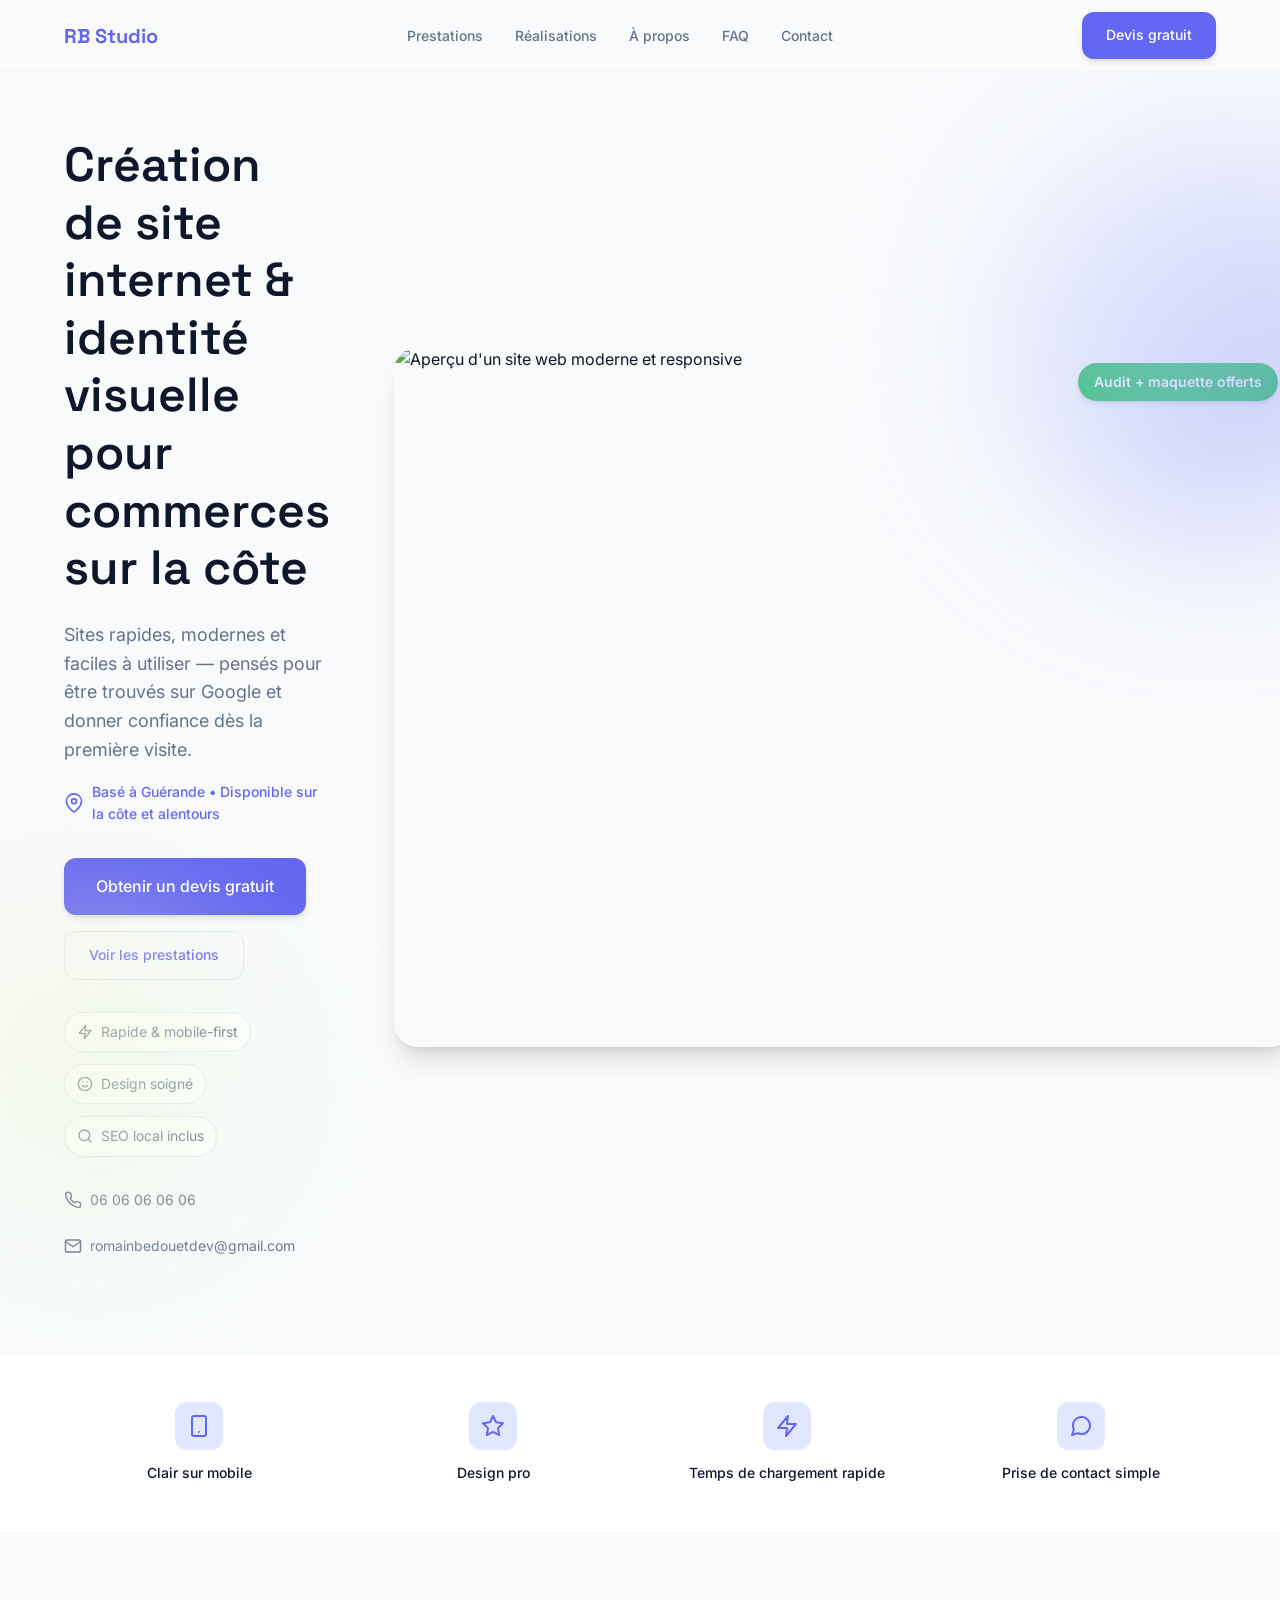
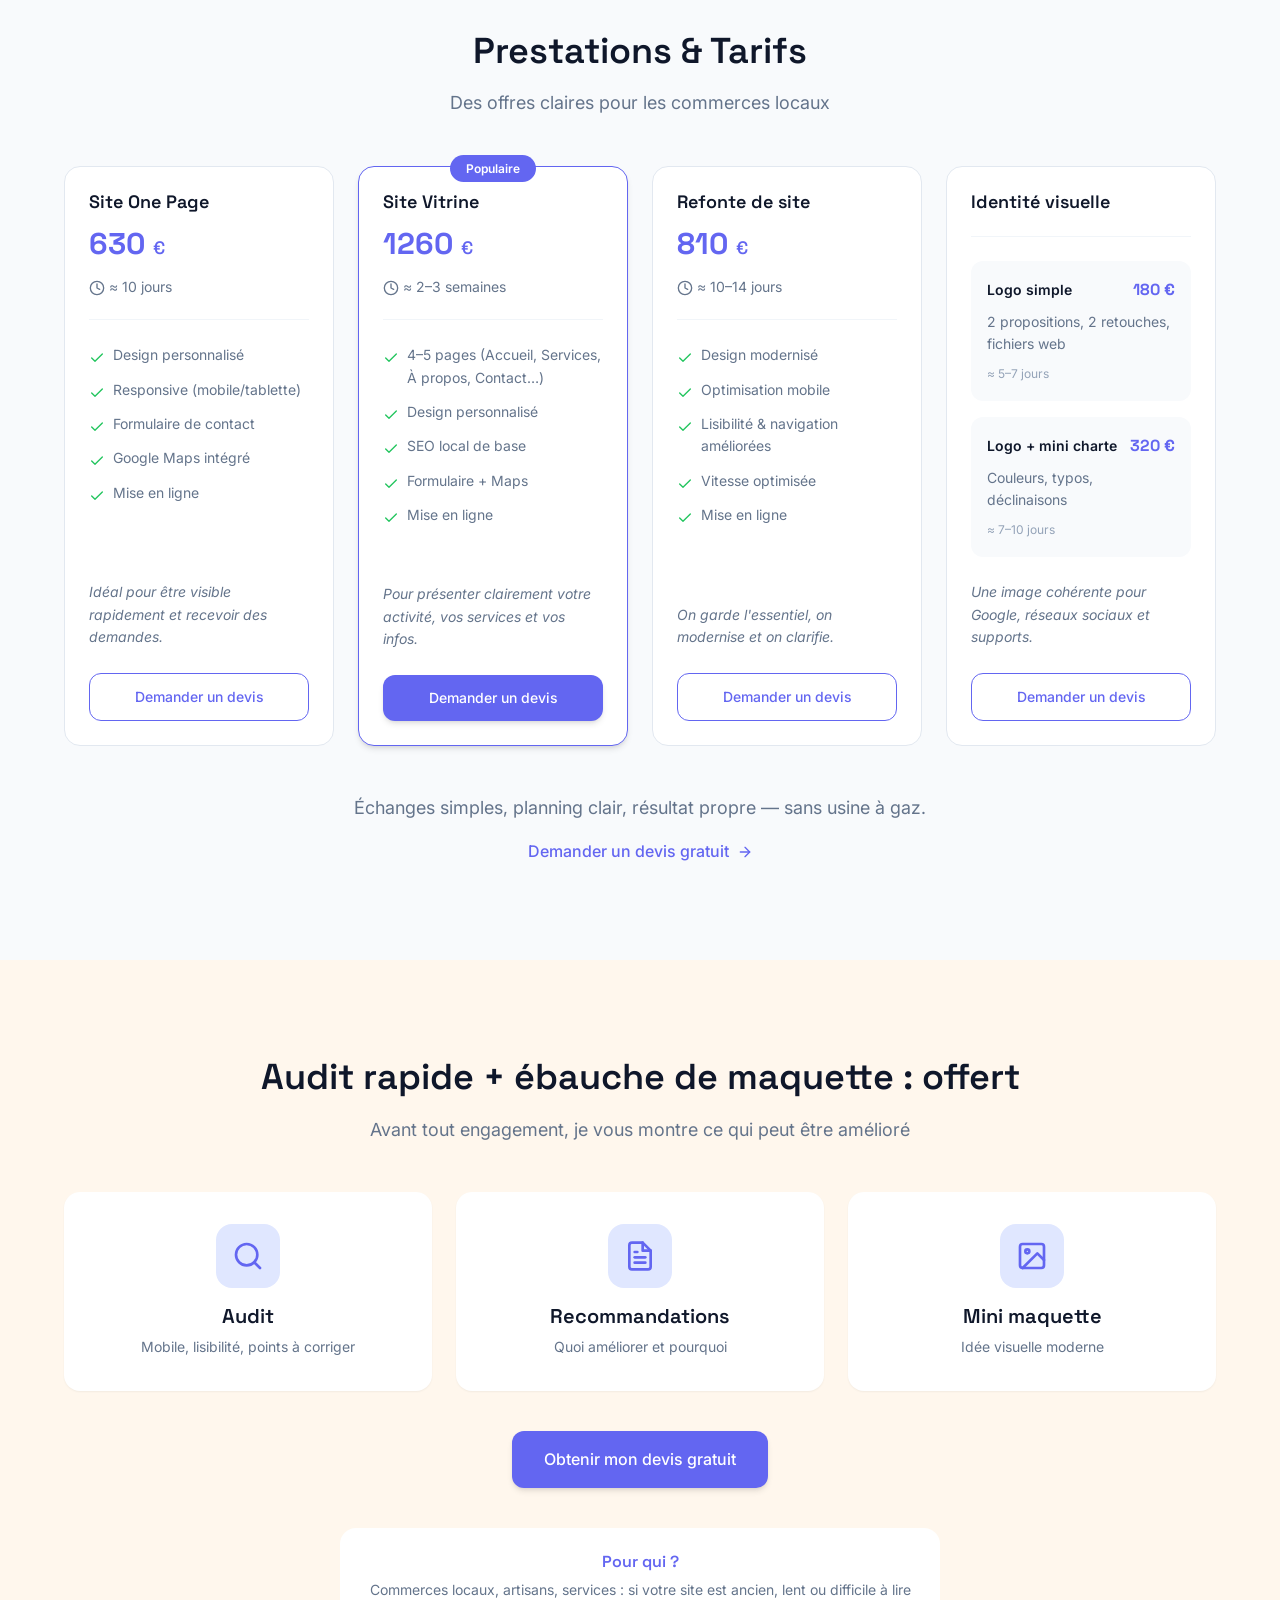
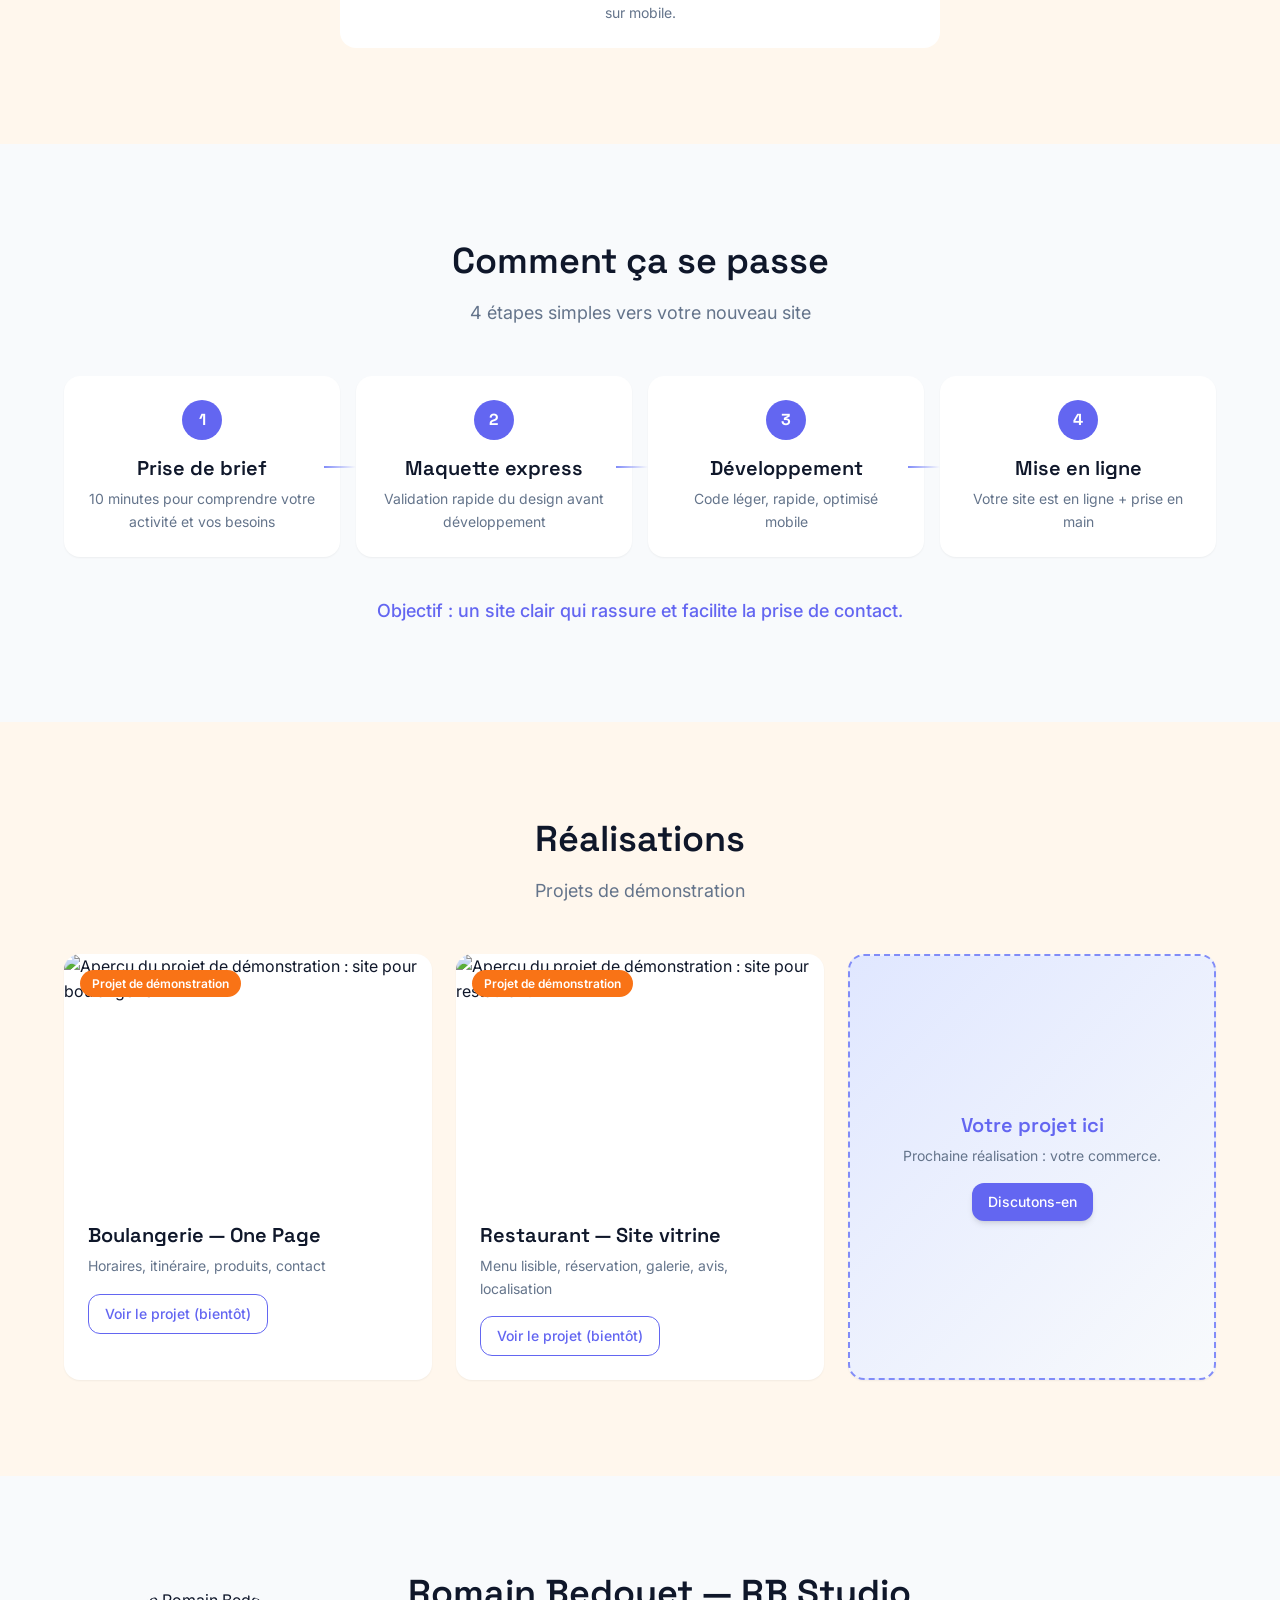
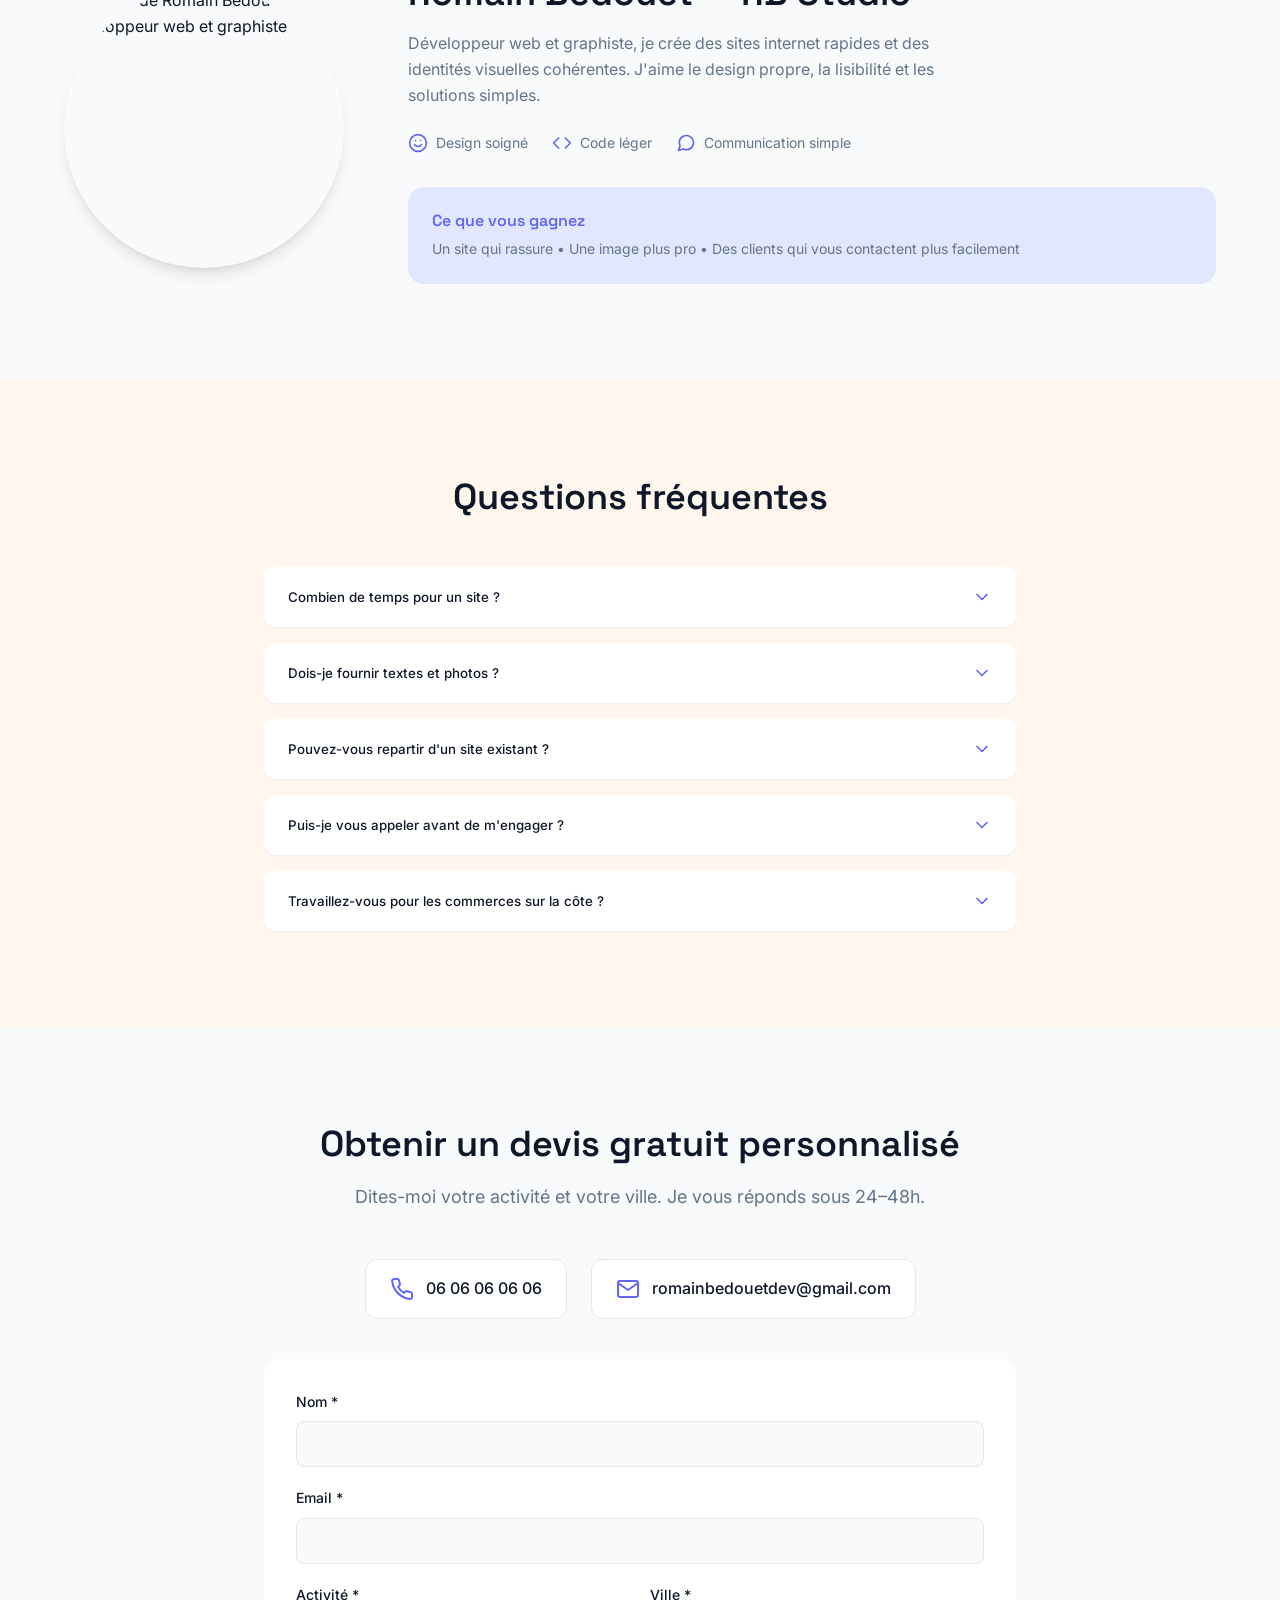
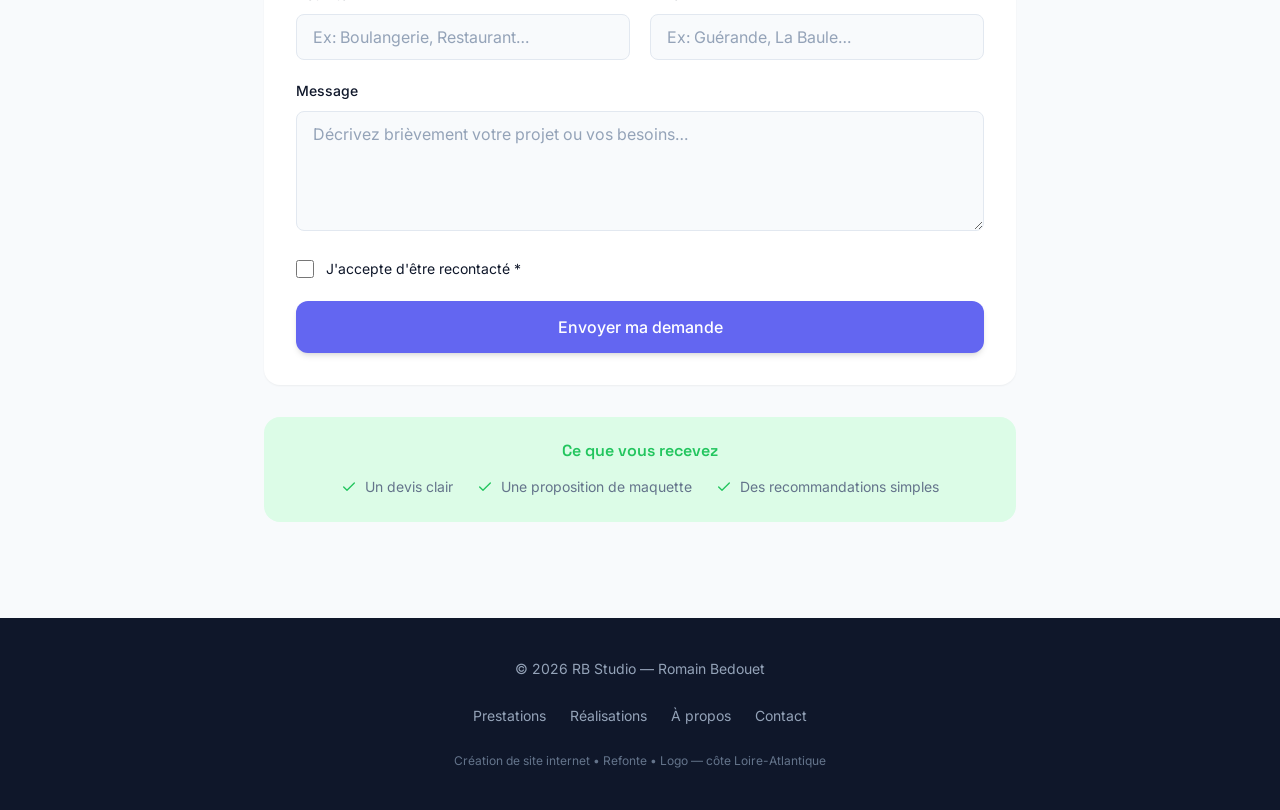
==== index.html @ 204f2c0f "Jet complet" ====
<!DOCTYPE html>
<html lang="fr">
<head>
    <meta charset="UTF-8">
    <meta name="viewport" content="width=device-width, initial-scale=1.0">

    <!-- SEO Meta Tags -->
    <title>RB Studio — Site internet & logo | Côte Loire-Atlantique</title>
    <meta name="description" content="Création de site internet, site vitrine et refonte pour commerces locaux. Logo et identité visuelle. Basé à Guérande, disponible sur La Baule et toute la côte Loire-Atlantique.">
    <meta name="keywords" content="création site internet, site vitrine, refonte site, logo, Guérande, La Baule, Loire-Atlantique, développeur web, graphiste">
    <meta name="author" content="Romain Bedouet - RB Studio">
    <link rel="canonical" href="https://example.com/">

    <!-- Open Graph -->
    <meta property="og:title" content="RB Studio — Site internet & logo | Côte Loire-Atlantique">
    <meta property="og:description" content="Création de site internet, site vitrine et refonte pour commerces locaux. Logo et identité visuelle. Basé à Guérande, disponible sur la côte Loire-Atlantique.">
    <meta property="og:image" content="https://placehold.co/1200x630/6366F1/FFFFFF?text=RB+Studio">
    <meta property="og:url" content="https://example.com/">
    <meta property="og:type" content="website">
    <meta property="og:locale" content="fr_FR">

    <!-- Twitter Card -->
    <meta name="twitter:card" content="summary_large_image">
    <meta name="twitter:title" content="RB Studio — Site internet & logo | Côte Loire-Atlantique">
    <meta name="twitter:description" content="Création de site internet et identité visuelle pour commerces locaux sur la côte Loire-Atlantique.">

    <!-- Favicon placeholder -->
    <link rel="icon" type="image/svg+xml" href="data:image/svg+xml,<svg xmlns='http://www.w3.org/2000/svg' viewBox='0 0 100 100'><text y='.9em' font-size='90'>🎨</text></svg>">

    <!-- Google Fonts -->
    <link rel="preconnect" href="https://fonts.googleapis.com">
    <link rel="preconnect" href="https://fonts.gstatic.com" crossorigin>
    <link href="https://fonts.googleapis.com/css2?family=Inter:wght@400;500;600&family=Space+Grotesk:wght@500;600;700&display=swap" rel="stylesheet">

    <!-- Styles -->
    <link rel="stylesheet" href="assets/css/styles.css">

    <!-- JSON-LD Schema.org LocalBusiness -->
    <script type="application/ld+json">
    {
        "@context": "https://schema.org",
        "@type": "LocalBusiness",
        "name": "RB Studio",
        "founder": {
            "@type": "Person",
            "name": "Romain Bedouet"
        },
        "description": "Création de site internet et identité visuelle pour commerces locaux sur la côte Loire-Atlantique",
        "email": "romainbedouetdev@gmail.com",
        "telephone": "+33606060606",
        "url": "https://example.com",
        "areaServed": {
            "@type": "Place",
            "name": "Côte Loire-Atlantique"
        },
        "address": {
            "@type": "PostalAddress",
            "addressLocality": "Guérande",
            "addressRegion": "Loire-Atlantique",
            "addressCountry": "France"
        },
        "priceRange": "€€",
        "serviceType": ["Création de site internet", "Site vitrine", "Refonte de site", "Logo", "Identité visuelle"]
    }
    </script>
</head>
<body>
    <!-- Skip to content -->
    <a href="#main-content" class="skip-link">Aller au contenu principal</a>

    <!-- ========== HEADER ========== -->
    <header class="header" id="header">
        <div class="container header__container">
            <!-- Logo -->
            <a href="#" class="header__logo" aria-label="RB Studio - Accueil">
                <span class="logo__text">RB Studio</span>
            </a>

            <!-- Navigation -->
            <nav class="header__nav" id="nav" aria-label="Navigation principale">
                <ul class="nav__list">
                    <li><a href="#prestations" class="nav__link">Prestations</a></li>
                    <li><a href="#realisations" class="nav__link">Réalisations</a></li>
                    <li><a href="#a-propos" class="nav__link">À propos</a></li>
                    <li><a href="#faq" class="nav__link">FAQ</a></li>
                    <li><a href="#contact" class="nav__link">Contact</a></li>
                </ul>
            </nav>

            <!-- CTA Header -->
            <a href="#contact" class="btn btn--primary header__cta">Devis gratuit</a>

            <!-- Mobile Menu Toggle -->
            <button class="header__burger" id="burger" aria-label="Ouvrir le menu" aria-expanded="false" aria-controls="nav">
                <span class="burger__line"></span>
                <span class="burger__line"></span>
                <span class="burger__line"></span>
            </button>
        </div>
    </header>

    <!-- ========== MAIN CONTENT ========== -->
    <main id="main-content">

        <!-- ========== HERO SECTION ========== -->
        <section class="hero" id="hero">
            <div class="container hero__container">
                <div class="hero__content">
                    <h1 class="hero__title">Création de site internet & identité visuelle pour commerces sur la côte</h1>
                    <p class="hero__subtitle">Sites rapides, modernes et faciles à utiliser — pensés pour être trouvés sur Google et donner confiance dès la première visite.</p>
                    <p class="hero__location">
                        <svg class="icon" width="20" height="20" viewBox="0 0 24 24" fill="none" stroke="currentColor" stroke-width="2" stroke-linecap="round" stroke-linejoin="round" aria-hidden="true">
                            <path d="M21 10c0 7-9 13-9 13s-9-6-9-13a9 9 0 0 1 18 0z"></path>
                            <circle cx="12" cy="10" r="3"></circle>
                        </svg>
                        Basé à Guérande • Disponible sur la côte et alentours
                    </p>

                    <!-- CTA Buttons -->
                    <div class="hero__cta-group">
                        <a href="#contact" class="btn btn--primary btn--lg">Obtenir un devis gratuit</a>
                        <a href="#prestations" class="btn btn--secondary">Voir les prestations</a>
                    </div>

                    <!-- Chips -->
                    <div class="hero__chips">
                        <span class="chip">
                            <svg class="icon" width="16" height="16" viewBox="0 0 24 24" fill="none" stroke="currentColor" stroke-width="2" stroke-linecap="round" stroke-linejoin="round" aria-hidden="true">
                                <polygon points="13 2 3 14 12 14 11 22 21 10 12 10 13 2"></polygon>
                            </svg>
                            Rapide & mobile-first
                        </span>
                        <span class="chip">
                            <svg class="icon" width="16" height="16" viewBox="0 0 24 24" fill="none" stroke="currentColor" stroke-width="2" stroke-linecap="round" stroke-linejoin="round" aria-hidden="true">
                                <circle cx="12" cy="12" r="10"></circle>
                                <path d="M8 14s1.5 2 4 2 4-2 4-2"></path>
                                <line x1="9" y1="9" x2="9.01" y2="9"></line>
                                <line x1="15" y1="9" x2="15.01" y2="9"></line>
                            </svg>
                            Design soigné
                        </span>
                        <span class="chip">
                            <svg class="icon" width="16" height="16" viewBox="0 0 24 24" fill="none" stroke="currentColor" stroke-width="2" stroke-linecap="round" stroke-linejoin="round" aria-hidden="true">
                                <circle cx="11" cy="11" r="8"></circle>
                                <path d="m21 21-4.35-4.35"></path>
                            </svg>
                            SEO local inclus
                        </span>
                    </div>

                    <!-- Quick Contact -->
                    <div class="hero__quick-contact">
                        <a href="tel:+33606060606" class="quick-contact__link">
                            <svg class="icon" width="18" height="18" viewBox="0 0 24 24" fill="none" stroke="currentColor" stroke-width="2" stroke-linecap="round" stroke-linejoin="round" aria-hidden="true">
                                <path d="M22 16.92v3a2 2 0 0 1-2.18 2 19.79 19.79 0 0 1-8.63-3.07 19.5 19.5 0 0 1-6-6 19.79 19.79 0 0 1-3.07-8.67A2 2 0 0 1 4.11 2h3a2 2 0 0 1 2 1.72 12.84 12.84 0 0 0 .7 2.81 2 2 0 0 1-.45 2.11L8.09 9.91a16 16 0 0 0 6 6l1.27-1.27a2 2 0 0 1 2.11-.45 12.84 12.84 0 0 0 2.81.7A2 2 0 0 1 22 16.92z"></path>
                            </svg>
                            06 06 06 06 06
                        </a>
                        <a href="mailto:romainbedouetdev@gmail.com" class="quick-contact__link">
                            <svg class="icon" width="18" height="18" viewBox="0 0 24 24" fill="none" stroke="currentColor" stroke-width="2" stroke-linecap="round" stroke-linejoin="round" aria-hidden="true">
                                <path d="M4 4h16c1.1 0 2 .9 2 2v12c0 1.1-.9 2-2 2H4c-1.1 0-2-.9-2-2V6c0-1.1.9-2 2-2z"></path>
                                <polyline points="22,6 12,13 2,6"></polyline>
                            </svg>
                            romainbedouetdev@gmail.com
                        </a>
                    </div>
                </div>

                <!-- Hero Visual -->
                <div class="hero__visual">
                    <div class="hero__image-wrapper">
                        <img src="https://placehold.co/900x700/E0E7FF/6366F1?text=Votre+site+web" alt="Aperçu d'un site web moderne et responsive" class="hero__image" width="900" height="700" loading="eager">
                        <span class="hero__badge">Audit + maquette offerts</span>
                    </div>
                </div>
            </div>

            <!-- Background decorations -->
            <div class="hero__blob hero__blob--1" aria-hidden="true"></div>
            <div class="hero__blob hero__blob--2" aria-hidden="true"></div>
        </section>

        <!-- ========== TRUST BANNER ========== -->
        <section class="trust" aria-label="Nos engagements">
            <div class="container">
                <div class="trust__grid">
                    <div class="trust__card">
                        <div class="trust__icon">
                            <svg width="24" height="24" viewBox="0 0 24 24" fill="none" stroke="currentColor" stroke-width="2" stroke-linecap="round" stroke-linejoin="round" aria-hidden="true">
                                <rect x="5" y="2" width="14" height="20" rx="2" ry="2"></rect>
                                <line x1="12" y1="18" x2="12.01" y2="18"></line>
                            </svg>
                        </div>
                        <span class="trust__text">Clair sur mobile</span>
                    </div>
                    <div class="trust__card">
                        <div class="trust__icon">
                            <svg width="24" height="24" viewBox="0 0 24 24" fill="none" stroke="currentColor" stroke-width="2" stroke-linecap="round" stroke-linejoin="round" aria-hidden="true">
                                <polygon points="12 2 15.09 8.26 22 9.27 17 14.14 18.18 21.02 12 17.77 5.82 21.02 7 14.14 2 9.27 8.91 8.26 12 2"></polygon>
                            </svg>
                        </div>
                        <span class="trust__text">Design pro</span>
                    </div>
                    <div class="trust__card">
                        <div class="trust__icon">
                            <svg width="24" height="24" viewBox="0 0 24 24" fill="none" stroke="currentColor" stroke-width="2" stroke-linecap="round" stroke-linejoin="round" aria-hidden="true">
                                <polygon points="13 2 3 14 12 14 11 22 21 10 12 10 13 2"></polygon>
                            </svg>
                        </div>
                        <span class="trust__text">Temps de chargement rapide</span>
                    </div>
                    <div class="trust__card">
                        <div class="trust__icon">
                            <svg width="24" height="24" viewBox="0 0 24 24" fill="none" stroke="currentColor" stroke-width="2" stroke-linecap="round" stroke-linejoin="round" aria-hidden="true">
                                <path d="M21 11.5a8.38 8.38 0 0 1-.9 3.8 8.5 8.5 0 0 1-7.6 4.7 8.38 8.38 0 0 1-3.8-.9L3 21l1.9-5.7a8.38 8.38 0 0 1-.9-3.8 8.5 8.5 0 0 1 4.7-7.6 8.38 8.38 0 0 1 3.8-.9h.5a8.48 8.48 0 0 1 8 8v.5z"></path>
                            </svg>
                        </div>
                        <span class="trust__text">Prise de contact simple</span>
                    </div>
                </div>
            </div>
        </section>

        <!-- ========== PRESTATIONS ========== -->
        <section class="prestations section" id="prestations">
            <div class="container">
                <header class="section__header">
                    <h2 class="section__title">Prestations & Tarifs</h2>
                    <p class="section__subtitle">Des offres claires pour les commerces locaux</p>
                </header>

                <div class="prestations__grid">
                    <!-- Site One Page -->
                    <article class="pricing-card">
                        <div class="pricing-card__header">
                            <h3 class="pricing-card__title">Site One Page</h3>
                            <p class="pricing-card__price">630 <span>€</span></p>
                            <span class="pricing-card__delay">
                                <svg class="icon" width="16" height="16" viewBox="0 0 24 24" fill="none" stroke="currentColor" stroke-width="2" stroke-linecap="round" stroke-linejoin="round" aria-hidden="true">
                                    <circle cx="12" cy="12" r="10"></circle>
                                    <polyline points="12 6 12 12 16 14"></polyline>
                                </svg>
                                ≈ 10 jours
                            </span>
                        </div>
                        <ul class="pricing-card__features">
                            <li>Design personnalisé</li>
                            <li>Responsive (mobile/tablette)</li>
                            <li>Formulaire de contact</li>
                            <li>Google Maps intégré</li>
                            <li>Mise en ligne</li>
                        </ul>
                        <p class="pricing-card__description">Idéal pour être visible rapidement et recevoir des demandes.</p>
                        <a href="#contact" class="btn btn--outline btn--full">Demander un devis</a>
                    </article>

                    <!-- Site Vitrine -->
                    <article class="pricing-card pricing-card--featured">
                        <span class="pricing-card__badge">Populaire</span>
                        <div class="pricing-card__header">
                            <h3 class="pricing-card__title">Site Vitrine</h3>
                            <p class="pricing-card__price">1260 <span>€</span></p>
                            <span class="pricing-card__delay">
                                <svg class="icon" width="16" height="16" viewBox="0 0 24 24" fill="none" stroke="currentColor" stroke-width="2" stroke-linecap="round" stroke-linejoin="round" aria-hidden="true">
                                    <circle cx="12" cy="12" r="10"></circle>
                                    <polyline points="12 6 12 12 16 14"></polyline>
                                </svg>
                                ≈ 2–3 semaines
                            </span>
                        </div>
                        <ul class="pricing-card__features">
                            <li>4–5 pages (Accueil, Services, À propos, Contact…)</li>
                            <li>Design personnalisé</li>
                            <li>SEO local de base</li>
                            <li>Formulaire + Maps</li>
                            <li>Mise en ligne</li>
                        </ul>
                        <p class="pricing-card__description">Pour présenter clairement votre activité, vos services et vos infos.</p>
                        <a href="#contact" class="btn btn--primary btn--full">Demander un devis</a>
                    </article>

                    <!-- Refonte -->
                    <article class="pricing-card">
                        <div class="pricing-card__header">
                            <h3 class="pricing-card__title">Refonte de site</h3>
                            <p class="pricing-card__price">810 <span>€</span></p>
                            <span class="pricing-card__delay">
                                <svg class="icon" width="16" height="16" viewBox="0 0 24 24" fill="none" stroke="currentColor" stroke-width="2" stroke-linecap="round" stroke-linejoin="round" aria-hidden="true">
                                    <circle cx="12" cy="12" r="10"></circle>
                                    <polyline points="12 6 12 12 16 14"></polyline>
                                </svg>
                                ≈ 10–14 jours
                            </span>
                        </div>
                        <ul class="pricing-card__features">
                            <li>Design modernisé</li>
                            <li>Optimisation mobile</li>
                            <li>Lisibilité & navigation améliorées</li>
                            <li>Vitesse optimisée</li>
                            <li>Mise en ligne</li>
                        </ul>
                        <p class="pricing-card__description">On garde l'essentiel, on modernise et on clarifie.</p>
                        <a href="#contact" class="btn btn--outline btn--full">Demander un devis</a>
                    </article>

                    <!-- Identité Visuelle -->
                    <article class="pricing-card pricing-card--double">
                        <div class="pricing-card__header">
                            <h3 class="pricing-card__title">Identité visuelle</h3>
                        </div>
                        <div class="pricing-card__sub-options">
                            <div class="sub-option">
                                <div class="sub-option__header">
                                    <span class="sub-option__name">Logo simple</span>
                                    <span class="sub-option__price">180 €</span>
                                </div>
                                <p class="sub-option__details">2 propositions, 2 retouches, fichiers web</p>
                                <span class="sub-option__delay">≈ 5–7 jours</span>
                            </div>
                            <div class="sub-option">
                                <div class="sub-option__header">
                                    <span class="sub-option__name">Logo + mini charte</span>
                                    <span class="sub-option__price">320 €</span>
                                </div>
                                <p class="sub-option__details">Couleurs, typos, déclinaisons</p>
                                <span class="sub-option__delay">≈ 7–10 jours</span>
                            </div>
                        </div>
                        <p class="pricing-card__description">Une image cohérente pour Google, réseaux sociaux et supports.</p>
                        <a href="#contact" class="btn btn--outline btn--full">Demander un devis</a>
                    </article>
                </div>

                <!-- Reassurance -->
                <div class="prestations__footer">
                    <p class="prestations__note">Échanges simples, planning clair, résultat propre — sans usine à gaz.</p>
                    <a href="#contact" class="link-arrow">
                        Demander un devis gratuit
                        <svg class="icon" width="16" height="16" viewBox="0 0 24 24" fill="none" stroke="currentColor" stroke-width="2" stroke-linecap="round" stroke-linejoin="round" aria-hidden="true">
                            <line x1="5" y1="12" x2="19" y2="12"></line>
                            <polyline points="12 5 19 12 12 19"></polyline>
                        </svg>
                    </a>
                </div>
            </div>
        </section>

        <!-- ========== OFFRE D'ENTRÉE ========== -->
        <section class="offer section section--alt" id="offre">
            <div class="container">
                <header class="section__header">
                    <h2 class="section__title">Audit rapide + ébauche de maquette : offert</h2>
                    <p class="section__subtitle">Avant tout engagement, je vous montre ce qui peut être amélioré</p>
                </header>

                <div class="offer__grid">
                    <div class="offer__card">
                        <div class="offer__icon">
                            <svg width="32" height="32" viewBox="0 0 24 24" fill="none" stroke="currentColor" stroke-width="2" stroke-linecap="round" stroke-linejoin="round" aria-hidden="true">
                                <circle cx="11" cy="11" r="8"></circle>
                                <path d="m21 21-4.35-4.35"></path>
                            </svg>
                        </div>
                        <h3>Audit</h3>
                        <p>Mobile, lisibilité, points à corriger</p>
                    </div>
                    <div class="offer__card">
                        <div class="offer__icon">
                            <svg width="32" height="32" viewBox="0 0 24 24" fill="none" stroke="currentColor" stroke-width="2" stroke-linecap="round" stroke-linejoin="round" aria-hidden="true">
                                <path d="M14 2H6a2 2 0 0 0-2 2v16a2 2 0 0 0 2 2h12a2 2 0 0 0 2-2V8z"></path>
                                <polyline points="14 2 14 8 20 8"></polyline>
                                <line x1="16" y1="13" x2="8" y2="13"></line>
                                <line x1="16" y1="17" x2="8" y2="17"></line>
                                <polyline points="10 9 9 9 8 9"></polyline>
                            </svg>
                        </div>
                        <h3>Recommandations</h3>
                        <p>Quoi améliorer et pourquoi</p>
                    </div>
                    <div class="offer__card">
                        <div class="offer__icon">
                            <svg width="32" height="32" viewBox="0 0 24 24" fill="none" stroke="currentColor" stroke-width="2" stroke-linecap="round" stroke-linejoin="round" aria-hidden="true">
                                <rect x="3" y="3" width="18" height="18" rx="2" ry="2"></rect>
                                <circle cx="8.5" cy="8.5" r="1.5"></circle>
                                <polyline points="21 15 16 10 5 21"></polyline>
                            </svg>
                        </div>
                        <h3>Mini maquette</h3>
                        <p>Idée visuelle moderne</p>
                    </div>
                </div>

                <div class="offer__cta">
                    <a href="#contact" class="btn btn--primary btn--lg">Obtenir mon devis gratuit</a>
                </div>

                <div class="offer__target">
                    <h4>Pour qui ?</h4>
                    <p>Commerces locaux, artisans, services : si votre site est ancien, lent ou difficile à lire sur mobile.</p>
                </div>
            </div>
        </section>

        <!-- ========== PROCESS ========== -->
        <section class="process section" id="process">
            <div class="container">
                <header class="section__header">
                    <h2 class="section__title">Comment ça se passe</h2>
                    <p class="section__subtitle">4 étapes simples vers votre nouveau site</p>
                </header>

                <div class="process__timeline">
                    <div class="process__step">
                        <div class="process__number">1</div>
                        <h3 class="process__title">Prise de brief</h3>
                        <p class="process__desc">10 minutes pour comprendre votre activité et vos besoins</p>
                    </div>
                    <div class="process__step">
                        <div class="process__number">2</div>
                        <h3 class="process__title">Maquette express</h3>
                        <p class="process__desc">Validation rapide du design avant développement</p>
                    </div>
                    <div class="process__step">
                        <div class="process__number">3</div>
                        <h3 class="process__title">Développement</h3>
                        <p class="process__desc">Code léger, rapide, optimisé mobile</p>
                    </div>
                    <div class="process__step">
                        <div class="process__number">4</div>
                        <h3 class="process__title">Mise en ligne</h3>
                        <p class="process__desc">Votre site est en ligne + prise en main</p>
                    </div>
                </div>

                <p class="process__goal">Objectif : un site clair qui rassure et facilite la prise de contact.</p>
            </div>
        </section>

        <!-- ========== RÉALISATIONS ========== -->
        <section class="realisations section section--alt" id="realisations">
            <div class="container">
                <header class="section__header">
                    <h2 class="section__title">Réalisations</h2>
                    <p class="section__subtitle">Projets de démonstration</p>
                </header>

                <div class="realisations__grid">
                    <!-- Projet 1 -->
                    <article class="project-card">
                        <span class="project-card__label">Projet de démonstration</span>
                        <div class="project-card__image">
                            <img src="https://placehold.co/1200x800/FEF3C7/F59E0B?text=Boulangerie" alt="Aperçu du projet de démonstration : site pour boulangerie" width="1200" height="800" loading="lazy">
                        </div>
                        <div class="project-card__content">
                            <h3 class="project-card__title">Boulangerie — One Page</h3>
                            <p class="project-card__desc">Horaires, itinéraire, produits, contact</p>
                            <a href="#" class="btn btn--outline btn--sm" aria-label="Voir le projet boulangerie (bientôt disponible)">Voir le projet (bientôt)</a>
                        </div>
                    </article>

                    <!-- Projet 2 -->
                    <article class="project-card">
                        <span class="project-card__label">Projet de démonstration</span>
                        <div class="project-card__image">
                            <img src="https://placehold.co/1200x800/DBEAFE/3B82F6?text=Restaurant" alt="Aperçu du projet de démonstration : site pour restaurant" width="1200" height="800" loading="lazy">
                        </div>
                        <div class="project-card__content">
                            <h3 class="project-card__title">Restaurant — Site vitrine</h3>
                            <p class="project-card__desc">Menu lisible, réservation, galerie, avis, localisation</p>
                            <a href="#" class="btn btn--outline btn--sm" aria-label="Voir le projet restaurant (bientôt disponible)">Voir le projet (bientôt)</a>
                        </div>
                    </article>

                    <!-- Projet placeholder -->
                    <article class="project-card project-card--placeholder">
                        <div class="project-card__content">
                            <h3 class="project-card__title">Votre projet ici</h3>
                            <p class="project-card__desc">Prochaine réalisation : votre commerce.</p>
                            <a href="#contact" class="btn btn--primary btn--sm">Discutons-en</a>
                        </div>
                    </article>
                </div>
            </div>
        </section>

        <!-- ========== À PROPOS ========== -->
        <section class="about section" id="a-propos">
            <div class="container">
                <div class="about__grid">
                    <div class="about__image">
                        <img src="https://placehold.co/400x400/E0E7FF/6366F1?text=RB" alt="Portrait de Romain Bedouet, développeur web et graphiste" width="400" height="400" loading="lazy">
                    </div>
                    <div class="about__content">
                        <h2 class="about__title">Romain Bedouet — RB Studio</h2>
                        <p class="about__text">Développeur web et graphiste, je crée des sites internet rapides et des identités visuelles cohérentes. J'aime le design propre, la lisibilité et les solutions simples.</p>

                        <ul class="about__skills">
                            <li>
                                <svg class="icon" width="20" height="20" viewBox="0 0 24 24" fill="none" stroke="currentColor" stroke-width="2" stroke-linecap="round" stroke-linejoin="round" aria-hidden="true">
                                    <circle cx="12" cy="12" r="10"></circle>
                                    <path d="M8 14s1.5 2 4 2 4-2 4-2"></path>
                                    <line x1="9" y1="9" x2="9.01" y2="9"></line>
                                    <line x1="15" y1="9" x2="15.01" y2="9"></line>
                                </svg>
                                Design soigné
                            </li>
                            <li>
                                <svg class="icon" width="20" height="20" viewBox="0 0 24 24" fill="none" stroke="currentColor" stroke-width="2" stroke-linecap="round" stroke-linejoin="round" aria-hidden="true">
                                    <polyline points="16 18 22 12 16 6"></polyline>
                                    <polyline points="8 6 2 12 8 18"></polyline>
                                </svg>
                                Code léger
                            </li>
                            <li>
                                <svg class="icon" width="20" height="20" viewBox="0 0 24 24" fill="none" stroke="currentColor" stroke-width="2" stroke-linecap="round" stroke-linejoin="round" aria-hidden="true">
                                    <path d="M21 11.5a8.38 8.38 0 0 1-.9 3.8 8.5 8.5 0 0 1-7.6 4.7 8.38 8.38 0 0 1-3.8-.9L3 21l1.9-5.7a8.38 8.38 0 0 1-.9-3.8 8.5 8.5 0 0 1 4.7-7.6 8.38 8.38 0 0 1 3.8-.9h.5a8.48 8.48 0 0 1 8 8v.5z"></path>
                                </svg>
                                Communication simple
                            </li>
                        </ul>

                        <div class="about__benefits">
                            <h3>Ce que vous gagnez</h3>
                            <p>Un site qui rassure • Une image plus pro • Des clients qui vous contactent plus facilement</p>
                        </div>
                    </div>
                </div>
            </div>
        </section>

        <!-- ========== FAQ ========== -->
        <section class="faq section section--alt" id="faq">
            <div class="container container--narrow">
                <header class="section__header">
                    <h2 class="section__title">Questions fréquentes</h2>
                </header>

                <div class="faq__list" role="list">
                    <div class="faq__item" role="listitem">
                        <button class="faq__question" aria-expanded="false">
                            <span>Combien de temps pour un site ?</span>
                            <svg class="faq__icon" width="20" height="20" viewBox="0 0 24 24" fill="none" stroke="currentColor" stroke-width="2" stroke-linecap="round" stroke-linejoin="round" aria-hidden="true">
                                <polyline points="6 9 12 15 18 9"></polyline>
                            </svg>
                        </button>
                        <div class="faq__answer" hidden>
                            <p>Environ 10 jours pour un site one-page, 2 à 3 semaines pour un site vitrine complet. Tout dépend de la réactivité sur le contenu (textes, photos).</p>
                        </div>
                    </div>

                    <div class="faq__item" role="listitem">
                        <button class="faq__question" aria-expanded="false">
                            <span>Dois-je fournir textes et photos ?</span>
                            <svg class="faq__icon" width="20" height="20" viewBox="0 0 24 24" fill="none" stroke="currentColor" stroke-width="2" stroke-linecap="round" stroke-linejoin="round" aria-hidden="true">
                                <polyline points="6 9 12 15 18 9"></polyline>
                            </svg>
                        </button>
                        <div class="faq__answer" hidden>
                            <p>C'est mieux si vous avez du contenu, mais je peux vous aider à rédiger et utiliser des images libres de droit en attendant vos propres visuels.</p>
                        </div>
                    </div>

                    <div class="faq__item" role="listitem">
                        <button class="faq__question" aria-expanded="false">
                            <span>Pouvez-vous repartir d'un site existant ?</span>
                            <svg class="faq__icon" width="20" height="20" viewBox="0 0 24 24" fill="none" stroke="currentColor" stroke-width="2" stroke-linecap="round" stroke-linejoin="round" aria-hidden="true">
                                <polyline points="6 9 12 15 18 9"></polyline>
                            </svg>
                        </button>
                        <div class="faq__answer" hidden>
                            <p>Oui, c'est le principe de la refonte. Je garde ce qui fonctionne et je modernise le reste : design, navigation, vitesse, compatibilité mobile.</p>
                        </div>
                    </div>

                    <div class="faq__item" role="listitem">
                        <button class="faq__question" aria-expanded="false">
                            <span>Puis-je vous appeler avant de m'engager ?</span>
                            <svg class="faq__icon" width="20" height="20" viewBox="0 0 24 24" fill="none" stroke="currentColor" stroke-width="2" stroke-linecap="round" stroke-linejoin="round" aria-hidden="true">
                                <polyline points="6 9 12 15 18 9"></polyline>
                            </svg>
                        </button>
                        <div class="faq__answer" hidden>
                            <p>Bien sûr. Vous pouvez m'appeler au <a href="tel:+33606060606">06 06 06 06 06</a> pour discuter de votre projet avant toute chose.</p>
                        </div>
                    </div>

                    <div class="faq__item" role="listitem">
                        <button class="faq__question" aria-expanded="false">
                            <span>Travaillez-vous pour les commerces sur la côte ?</span>
                            <svg class="faq__icon" width="20" height="20" viewBox="0 0 24 24" fill="none" stroke="currentColor" stroke-width="2" stroke-linecap="round" stroke-linejoin="round" aria-hidden="true">
                                <polyline points="6 9 12 15 18 9"></polyline>
                            </svg>
                        </button>
                        <div class="faq__answer" hidden>
                            <p>Oui, je suis basé à Guérande et disponible sur toute la côte Loire-Atlantique : La Baule, Pornichet, Le Pouliguen, Le Croisic, et les alentours.</p>
                        </div>
                    </div>
                </div>
            </div>
        </section>

        <!-- ========== CONTACT ========== -->
        <section class="contact section" id="contact">
            <div class="container container--narrow">
                <header class="section__header">
                    <h2 class="section__title">Obtenir un devis gratuit personnalisé</h2>
                    <p class="section__subtitle">Dites-moi votre activité et votre ville. Je vous réponds sous 24–48h.</p>
                </header>

                <!-- Direct Contact -->
                <div class="contact__direct">
                    <a href="tel:+33606060606" class="contact__link contact__link--phone">
                        <svg class="icon" width="24" height="24" viewBox="0 0 24 24" fill="none" stroke="currentColor" stroke-width="2" stroke-linecap="round" stroke-linejoin="round" aria-hidden="true">
                            <path d="M22 16.92v3a2 2 0 0 1-2.18 2 19.79 19.79 0 0 1-8.63-3.07 19.5 19.5 0 0 1-6-6 19.79 19.79 0 0 1-3.07-8.67A2 2 0 0 1 4.11 2h3a2 2 0 0 1 2 1.72 12.84 12.84 0 0 0 .7 2.81 2 2 0 0 1-.45 2.11L8.09 9.91a16 16 0 0 0 6 6l1.27-1.27a2 2 0 0 1 2.11-.45 12.84 12.84 0 0 0 2.81.7A2 2 0 0 1 22 16.92z"></path>
                        </svg>
                        06 06 06 06 06
                    </a>
                    <a href="mailto:romainbedouetdev@gmail.com" class="contact__link contact__link--email">
                        <svg class="icon" width="24" height="24" viewBox="0 0 24 24" fill="none" stroke="currentColor" stroke-width="2" stroke-linecap="round" stroke-linejoin="round" aria-hidden="true">
                            <path d="M4 4h16c1.1 0 2 .9 2 2v12c0 1.1-.9 2-2 2H4c-1.1 0-2-.9-2-2V6c0-1.1.9-2 2-2z"></path>
                            <polyline points="22,6 12,13 2,6"></polyline>
                        </svg>
                        romainbedouetdev@gmail.com
                    </a>
                </div>

                <!-- Contact Form -->
                <form class="contact__form" action="mailto:romainbedouetdev@gmail.com" method="POST" enctype="text/plain">
                    <div class="form__group">
                        <label for="name" class="form__label">Nom *</label>
                        <input type="text" id="name" name="name" class="form__input" required autocomplete="name">
                    </div>

                    <div class="form__group">
                        <label for="email" class="form__label">Email *</label>
                        <input type="email" id="email" name="email" class="form__input" required autocomplete="email">
                    </div>

                    <div class="form__row">
                        <div class="form__group">
                            <label for="activity" class="form__label">Activité *</label>
                            <input type="text" id="activity" name="activity" class="form__input" placeholder="Ex: Boulangerie, Restaurant…" required>
                        </div>
                        <div class="form__group">
                            <label for="city" class="form__label">Ville *</label>
                            <input type="text" id="city" name="city" class="form__input" placeholder="Ex: Guérande, La Baule…" required autocomplete="address-level2">
                        </div>
                    </div>

                    <div class="form__group">
                        <label for="message" class="form__label">Message</label>
                        <textarea id="message" name="message" class="form__textarea" rows="4" placeholder="Décrivez brièvement votre projet ou vos besoins…"></textarea>
                    </div>

                    <div class="form__group form__group--checkbox">
                        <input type="checkbox" id="consent" name="consent" class="form__checkbox" required>
                        <label for="consent" class="form__label form__label--checkbox">J'accepte d'être recontacté *</label>
                    </div>

                    <button type="submit" class="btn btn--primary btn--lg btn--full">Envoyer ma demande</button>
                </form>

                <!-- What you get -->
                <div class="contact__benefits">
                    <h3>Ce que vous recevez</h3>
                    <ul>
                        <li>
                            <svg class="icon" width="16" height="16" viewBox="0 0 24 24" fill="none" stroke="currentColor" stroke-width="2" stroke-linecap="round" stroke-linejoin="round" aria-hidden="true">
                                <polyline points="20 6 9 17 4 12"></polyline>
                            </svg>
                            Un devis clair
                        </li>
                        <li>
                            <svg class="icon" width="16" height="16" viewBox="0 0 24 24" fill="none" stroke="currentColor" stroke-width="2" stroke-linecap="round" stroke-linejoin="round" aria-hidden="true">
                                <polyline points="20 6 9 17 4 12"></polyline>
                            </svg>
                            Une proposition de maquette
                        </li>
                        <li>
                            <svg class="icon" width="16" height="16" viewBox="0 0 24 24" fill="none" stroke="currentColor" stroke-width="2" stroke-linecap="round" stroke-linejoin="round" aria-hidden="true">
                                <polyline points="20 6 9 17 4 12"></polyline>
                            </svg>
                            Des recommandations simples
                        </li>
                    </ul>
                </div>
            </div>
        </section>
    </main>

    <!-- ========== FOOTER ========== -->
    <footer class="footer">
        <div class="container">
            <div class="footer__content">
                <p class="footer__copy">© <span id="year"></span> RB Studio — Romain Bedouet</p>
                <nav class="footer__nav" aria-label="Liens du pied de page">
                    <a href="#prestations">Prestations</a>
                    <a href="#realisations">Réalisations</a>
                    <a href="#a-propos">À propos</a>
                    <a href="#contact">Contact</a>
                </nav>
                <p class="footer__seo">Création de site internet • Refonte • Logo — côte Loire-Atlantique</p>
            </div>
        </div>
    </footer>

    <!-- Back to top button -->
    <button class="back-to-top" id="backToTop" aria-label="Retour en haut de page" hidden>
        <svg width="20" height="20" viewBox="0 0 24 24" fill="none" stroke="currentColor" stroke-width="2" stroke-linecap="round" stroke-linejoin="round" aria-hidden="true">
            <polyline points="18 15 12 9 6 15"></polyline>
        </svg>
    </button>

    <!-- JavaScript -->
    <script src="assets/js/main.js"></script>
</body>
</html>
---- assets/css/styles.css ----
/* ========================================
   RB Studio — Styles CSS
   Direction artistique : Pastel clair + Dynamique
   ======================================== */

/* ----------------------------------------
   CSS Custom Properties (Variables)
   ---------------------------------------- */
:root {
    /* Colors - Main Palette */
    --color-bg: #F8FAFC;
    --color-bg-alt: #FFF7ED;
    --color-text: #0F172A;
    --color-text-muted: #64748B;
    --color-text-light: #94A3B8;

    /* Accent Colors */
    --color-primary: #6366F1;
    --color-primary-light: #818CF8;
    --color-primary-dark: #4F46E5;
    --color-primary-bg: #E0E7FF;

    /* Secondary Accents (use sparingly) */
    --color-success: #22C55E;
    --color-success-bg: #DCFCE7;
    --color-warning: #F97316;
    --color-warning-bg: #FEF3C7;

    /* UI Colors */
    --color-white: #FFFFFF;
    --color-border: #E2E8F0;
    --color-border-light: #F1F5F9;

    /* Typography */
    --font-heading: 'Space Grotesk', system-ui, sans-serif;
    --font-body: 'Inter', system-ui, sans-serif;

    /* Font Sizes */
    --text-xs: 0.75rem;
    --text-sm: 0.875rem;
    --text-base: 1rem;
    --text-lg: 1.125rem;
    --text-xl: 1.25rem;
    --text-2xl: 1.5rem;
    --text-3xl: 1.875rem;
    --text-4xl: 2.25rem;
    --text-5xl: 3rem;

    /* Spacing */
    --space-1: 0.25rem;
    --space-2: 0.5rem;
    --space-3: 0.75rem;
    --space-4: 1rem;
    --space-5: 1.25rem;
    --space-6: 1.5rem;
    --space-8: 2rem;
    --space-10: 2.5rem;
    --space-12: 3rem;
    --space-16: 4rem;
    --space-20: 5rem;
    --space-24: 6rem;

    /* Border Radius */
    --radius-sm: 0.375rem;
    --radius-md: 0.5rem;
    --radius-lg: 0.75rem;
    --radius-xl: 1rem;
    --radius-2xl: 1.5rem;
    --radius-full: 9999px;

    /* Shadows */
    --shadow-sm: 0 1px 2px 0 rgb(0 0 0 / 0.05);
    --shadow-md: 0 4px 6px -1px rgb(0 0 0 / 0.1), 0 2px 4px -2px rgb(0 0 0 / 0.1);
    --shadow-lg: 0 10px 15px -3px rgb(0 0 0 / 0.1), 0 4px 6px -4px rgb(0 0 0 / 0.1);
    --shadow-xl: 0 20px 25px -5px rgb(0 0 0 / 0.1), 0 8px 10px -6px rgb(0 0 0 / 0.1);

    /* Transitions */
    --transition-fast: 150ms ease;
    --transition-base: 250ms ease;
    --transition-slow: 350ms ease;

    /* Layout */
    --header-height: 4.5rem;
    --container-max: 1200px;
    --container-narrow: 800px;
}

/* ----------------------------------------
   Reset & Base
   ---------------------------------------- */
*,
*::before,
*::after {
    box-sizing: border-box;
    margin: 0;
    padding: 0;
}

html {
    scroll-behavior: smooth;
    scroll-padding-top: var(--header-height);
}

/* Respect reduced motion preference */
@media (prefers-reduced-motion: reduce) {
    html {
        scroll-behavior: auto;
    }

    *,
    *::before,
    *::after {
        animation-duration: 0.01ms !important;
        animation-iteration-count: 1 !important;
        transition-duration: 0.01ms !important;
    }
}

body {
    font-family: var(--font-body);
    font-size: var(--text-base);
    line-height: 1.6;
    color: var(--color-text);
    background-color: var(--color-bg);
    -webkit-font-smoothing: antialiased;
    -moz-osx-font-smoothing: grayscale;
}

img {
    max-width: 100%;
    height: auto;
    display: block;
}

a {
    color: inherit;
    text-decoration: none;
}

button {
    font-family: inherit;
    cursor: pointer;
    border: none;
    background: none;
}

ul, ol {
    list-style: none;
}

/* Focus Styles (Accessibility) */
:focus-visible {
    outline: 2px solid var(--color-primary);
    outline-offset: 2px;
}

/* ----------------------------------------
   Skip Link (Accessibility)
   ---------------------------------------- */
.skip-link {
    position: absolute;
    top: -100%;
    left: var(--space-4);
    z-index: 1000;
    padding: var(--space-3) var(--space-4);
    background-color: var(--color-primary);
    color: var(--color-white);
    border-radius: var(--radius-md);
    font-weight: 500;
    transition: top var(--transition-fast);
}

.skip-link:focus {
    top: var(--space-4);
}

/* ----------------------------------------
   Container
   ---------------------------------------- */
.container {
    width: 100%;
    max-width: var(--container-max);
    margin: 0 auto;
    padding: 0 var(--space-6);
}

.container--narrow {
    max-width: var(--container-narrow);
}

/* ----------------------------------------
   Typography
   ---------------------------------------- */
h1, h2, h3, h4, h5, h6 {
    font-family: var(--font-heading);
    font-weight: 600;
    line-height: 1.2;
    color: var(--color-text);
}

h1 { font-size: var(--text-4xl); }
h2 { font-size: var(--text-3xl); }
h3 { font-size: var(--text-xl); }

@media (min-width: 768px) {
    h1 { font-size: var(--text-5xl); }
    h2 { font-size: var(--text-4xl); }
}

/* ----------------------------------------
   Buttons
   ---------------------------------------- */
.btn {
    display: inline-flex;
    align-items: center;
    justify-content: center;
    gap: var(--space-2);
    padding: var(--space-3) var(--space-6);
    font-family: var(--font-body);
    font-size: var(--text-sm);
    font-weight: 500;
    border-radius: var(--radius-lg);
    transition: all var(--transition-base);
    white-space: nowrap;
}

.btn--primary {
    background-color: var(--color-primary);
    color: var(--color-white);
    box-shadow: var(--shadow-md);
}

.btn--primary:hover {
    background-color: var(--color-primary-dark);
    transform: translateY(-2px);
    box-shadow: var(--shadow-lg);
}

.btn--secondary {
    background-color: transparent;
    color: var(--color-primary);
    border: 1px solid var(--color-border);
}

.btn--secondary:hover {
    background-color: var(--color-primary-bg);
    border-color: var(--color-primary-light);
}

.btn--outline {
    background-color: transparent;
    color: var(--color-primary);
    border: 1px solid var(--color-primary);
}

.btn--outline:hover {
    background-color: var(--color-primary);
    color: var(--color-white);
}

.btn--lg {
    padding: var(--space-4) var(--space-8);
    font-size: var(--text-base);
}

.btn--sm {
    padding: var(--space-2) var(--space-4);
    font-size: var(--text-sm);
}

.btn--full {
    width: 100%;
}

/* ----------------------------------------
   Links
   ---------------------------------------- */
.link-arrow {
    display: inline-flex;
    align-items: center;
    gap: var(--space-2);
    color: var(--color-primary);
    font-weight: 500;
    transition: gap var(--transition-base);
}

.link-arrow:hover {
    gap: var(--space-3);
}

.link-arrow .icon {
    transition: transform var(--transition-base);
}

.link-arrow:hover .icon {
    transform: translateX(4px);
}

/* ----------------------------------------
   Icons
   ---------------------------------------- */
.icon {
    flex-shrink: 0;
}

/* ----------------------------------------
   Chips
   ---------------------------------------- */
.chip {
    display: inline-flex;
    align-items: center;
    gap: var(--space-2);
    padding: var(--space-2) var(--space-3);
    background-color: var(--color-white);
    border: 1px solid var(--color-border);
    border-radius: var(--radius-full);
    font-size: var(--text-sm);
    color: var(--color-text-muted);
}

/* ----------------------------------------
   HEADER
   ---------------------------------------- */
.header {
    position: fixed;
    top: 0;
    left: 0;
    right: 0;
    z-index: 100;
    height: var(--header-height);
    background-color: rgba(248, 250, 252, 0.95);
    backdrop-filter: blur(10px);
    border-bottom: 1px solid var(--color-border-light);
}

.header__container {
    display: flex;
    align-items: center;
    justify-content: space-between;
    height: 100%;
}

.header__logo {
    font-family: var(--font-heading);
    font-size: var(--text-xl);
    font-weight: 700;
    color: var(--color-primary);
}

.header__nav {
    display: none;
}

@media (min-width: 1024px) {
    .header__nav {
        display: block;
    }
}

.nav__list {
    display: flex;
    gap: var(--space-8);
}

.nav__link {
    position: relative;
    font-size: var(--text-sm);
    font-weight: 500;
    color: var(--color-text-muted);
    transition: color var(--transition-fast);
}

.nav__link::after {
    content: '';
    position: absolute;
    bottom: -4px;
    left: 0;
    width: 0;
    height: 2px;
    background-color: var(--color-primary);
    transition: width var(--transition-base);
}

.nav__link:hover {
    color: var(--color-text);
}

.nav__link:hover::after {
    width: 100%;
}

.header__cta {
    display: none;
}

@media (min-width: 1024px) {
    .header__cta {
        display: inline-flex;
    }
}

/* Burger Menu */
.header__burger {
    display: flex;
    flex-direction: column;
    justify-content: center;
    gap: 5px;
    width: 24px;
    height: 24px;
    z-index: 101;
}

@media (min-width: 1024px) {
    .header__burger {
        display: none;
    }
}

.burger__line {
    display: block;
    width: 100%;
    height: 2px;
    background-color: var(--color-text);
    border-radius: var(--radius-full);
    transition: all var(--transition-base);
}

.header__burger[aria-expanded="true"] .burger__line:nth-child(1) {
    transform: translateY(7px) rotate(45deg);
}

.header__burger[aria-expanded="true"] .burger__line:nth-child(2) {
    opacity: 0;
}

.header__burger[aria-expanded="true"] .burger__line:nth-child(3) {
    transform: translateY(-7px) rotate(-45deg);
}

/* Mobile Navigation */
@media (max-width: 1023px) {
    .header__nav {
        position: fixed;
        top: var(--header-height);
        left: 0;
        right: 0;
        bottom: 0;
        background-color: var(--color-bg);
        padding: var(--space-8);
        transform: translateX(100%);
        transition: transform var(--transition-base);
    }

    .header__nav.is-open {
        display: block;
        transform: translateX(0);
    }

    .nav__list {
        flex-direction: column;
        gap: var(--space-4);
    }

    .nav__link {
        font-size: var(--text-lg);
        padding: var(--space-3) 0;
        display: block;
    }

    .nav__link::after {
        bottom: 0;
    }
}

/* ----------------------------------------
   SECTIONS
   ---------------------------------------- */
.section {
    padding: var(--space-16) 0;
}

@media (min-width: 768px) {
    .section {
        padding: var(--space-24) 0;
    }
}

.section--alt {
    background-color: var(--color-bg-alt);
}

.section__header {
    text-align: center;
    margin-bottom: var(--space-12);
}

.section__title {
    margin-bottom: var(--space-4);
}

.section__subtitle {
    color: var(--color-text-muted);
    font-size: var(--text-lg);
    max-width: 600px;
    margin: 0 auto;
}

/* ----------------------------------------
   HERO
   ---------------------------------------- */
.hero {
    position: relative;
    padding-top: calc(var(--header-height) + var(--space-12));
    padding-bottom: var(--space-16);
    overflow: hidden;
}

@media (min-width: 768px) {
    .hero {
        padding-top: calc(var(--header-height) + var(--space-16));
        padding-bottom: var(--space-24);
    }
}

.hero__container {
    display: grid;
    gap: var(--space-12);
    align-items: center;
}

@media (min-width: 1024px) {
    .hero__container {
        grid-template-columns: 1fr 1fr;
        gap: var(--space-16);
    }
}

.hero__title {
    font-size: var(--text-3xl);
    margin-bottom: var(--space-6);
}

@media (min-width: 768px) {
    .hero__title {
        font-size: var(--text-5xl);
    }
}

.hero__subtitle {
    font-size: var(--text-lg);
    color: var(--color-text-muted);
    margin-bottom: var(--space-4);
    max-width: 540px;
}

.hero__location {
    display: inline-flex;
    align-items: center;
    gap: var(--space-2);
    color: var(--color-primary);
    font-size: var(--text-sm);
    font-weight: 500;
    margin-bottom: var(--space-8);
}

.hero__cta-group {
    display: flex;
    flex-wrap: wrap;
    gap: var(--space-4);
    margin-bottom: var(--space-8);
}

.hero__chips {
    display: flex;
    flex-wrap: wrap;
    gap: var(--space-3);
    margin-bottom: var(--space-8);
}

.hero__quick-contact {
    display: flex;
    flex-wrap: wrap;
    gap: var(--space-6);
}

.quick-contact__link {
    display: inline-flex;
    align-items: center;
    gap: var(--space-2);
    color: var(--color-text-muted);
    font-size: var(--text-sm);
    transition: color var(--transition-fast);
}

.quick-contact__link:hover {
    color: var(--color-primary);
}

/* Hero Visual */
.hero__visual {
    position: relative;
}

.hero__image-wrapper {
    position: relative;
}

.hero__image {
    border-radius: var(--radius-2xl);
    box-shadow: var(--shadow-xl);
}

.hero__badge {
    position: absolute;
    top: var(--space-4);
    right: var(--space-4);
    padding: var(--space-2) var(--space-4);
    background-color: var(--color-success);
    color: var(--color-white);
    font-size: var(--text-sm);
    font-weight: 600;
    border-radius: var(--radius-full);
    box-shadow: var(--shadow-md);
}

/* Hero Background Blobs */
.hero__blob {
    position: absolute;
    border-radius: 50%;
    filter: blur(80px);
    opacity: 0.5;
    pointer-events: none;
}

.hero__blob--1 {
    width: 400px;
    height: 400px;
    background: linear-gradient(135deg, var(--color-primary-bg), var(--color-primary-light));
    top: 10%;
    right: -10%;
}

.hero__blob--2 {
    width: 300px;
    height: 300px;
    background: linear-gradient(135deg, var(--color-warning-bg), var(--color-success-bg));
    bottom: 10%;
    left: -5%;
}

/* ----------------------------------------
   TRUST BANNER
   ---------------------------------------- */
.trust {
    padding: var(--space-8) 0;
    background-color: var(--color-white);
    border-top: 1px solid var(--color-border-light);
    border-bottom: 1px solid var(--color-border-light);
}

.trust__grid {
    display: grid;
    grid-template-columns: repeat(2, 1fr);
    gap: var(--space-4);
}

@media (min-width: 768px) {
    .trust__grid {
        grid-template-columns: repeat(4, 1fr);
        gap: var(--space-6);
    }
}

.trust__card {
    display: flex;
    flex-direction: column;
    align-items: center;
    gap: var(--space-3);
    padding: var(--space-4);
    text-align: center;
}

.trust__icon {
    display: flex;
    align-items: center;
    justify-content: center;
    width: 48px;
    height: 48px;
    background-color: var(--color-primary-bg);
    color: var(--color-primary);
    border-radius: var(--radius-lg);
}

.trust__text {
    font-size: var(--text-sm);
    font-weight: 500;
    color: var(--color-text);
}

/* ----------------------------------------
   PRESTATIONS (PRICING)
   ---------------------------------------- */
.prestations__grid {
    display: grid;
    gap: var(--space-6);
}

@media (min-width: 768px) {
    .prestations__grid {
        grid-template-columns: repeat(2, 1fr);
    }
}

@media (min-width: 1024px) {
    .prestations__grid {
        grid-template-columns: repeat(4, 1fr);
    }
}

.pricing-card {
    position: relative;
    display: flex;
    flex-direction: column;
    padding: var(--space-6);
    background-color: var(--color-white);
    border: 1px solid var(--color-border);
    border-radius: var(--radius-xl);
    transition: all var(--transition-base);
}

.pricing-card:hover {
    border-color: var(--color-primary-light);
    box-shadow: var(--shadow-lg);
    transform: translateY(-4px);
}

.pricing-card--featured {
    border-color: var(--color-primary);
    box-shadow: var(--shadow-md);
}

.pricing-card--featured:hover {
    border-color: var(--color-primary-dark);
}

.pricing-card__badge {
    position: absolute;
    top: calc(-1 * var(--space-3));
    left: 50%;
    transform: translateX(-50%);
    padding: var(--space-1) var(--space-4);
    background-color: var(--color-primary);
    color: var(--color-white);
    font-size: var(--text-xs);
    font-weight: 600;
    border-radius: var(--radius-full);
    white-space: nowrap;
}

.pricing-card__header {
    margin-bottom: var(--space-6);
    padding-bottom: var(--space-4);
    border-bottom: 1px solid var(--color-border-light);
}

.pricing-card__title {
    font-size: var(--text-lg);
    margin-bottom: var(--space-2);
}

.pricing-card__price {
    font-family: var(--font-heading);
    font-size: var(--text-3xl);
    font-weight: 700;
    color: var(--color-primary);
}

.pricing-card__price span {
    font-size: var(--text-lg);
    font-weight: 500;
}

.pricing-card__delay {
    display: inline-flex;
    align-items: center;
    gap: var(--space-1);
    margin-top: var(--space-2);
    font-size: var(--text-sm);
    color: var(--color-text-muted);
}

.pricing-card__features {
    flex: 1;
    margin-bottom: var(--space-6);
}

.pricing-card__features li {
    position: relative;
    padding-left: var(--space-6);
    margin-bottom: var(--space-3);
    font-size: var(--text-sm);
    color: var(--color-text-muted);
}

.pricing-card__features li::before {
    content: '';
    position: absolute;
    left: 0;
    top: 6px;
    width: 16px;
    height: 16px;
    background-image: url("data:image/svg+xml,%3Csvg xmlns='http://www.w3.org/2000/svg' viewBox='0 0 24 24' fill='none' stroke='%2322C55E' stroke-width='2' stroke-linecap='round' stroke-linejoin='round'%3E%3Cpolyline points='20 6 9 17 4 12'%3E%3C/polyline%3E%3C/svg%3E");
    background-size: contain;
    background-repeat: no-repeat;
}

.pricing-card__description {
    font-size: var(--text-sm);
    color: var(--color-text-muted);
    margin-bottom: var(--space-6);
    font-style: italic;
}

/* Double pricing card (Identity) */
.pricing-card--double {
    grid-column: span 1;
}

@media (min-width: 768px) {
    .pricing-card--double {
        grid-column: span 2;
    }
}

@media (min-width: 1024px) {
    .pricing-card--double {
        grid-column: span 1;
    }
}

.pricing-card__sub-options {
    display: flex;
    flex-direction: column;
    gap: var(--space-4);
    margin-bottom: var(--space-6);
}

.sub-option {
    padding: var(--space-4);
    background-color: var(--color-bg);
    border-radius: var(--radius-lg);
}

.sub-option__header {
    display: flex;
    justify-content: space-between;
    align-items: center;
    margin-bottom: var(--space-2);
}

.sub-option__name {
    font-weight: 600;
    font-size: var(--text-sm);
}

.sub-option__price {
    font-family: var(--font-heading);
    font-weight: 700;
    color: var(--color-primary);
}

.sub-option__details {
    font-size: var(--text-sm);
    color: var(--color-text-muted);
    margin-bottom: var(--space-1);
}

.sub-option__delay {
    font-size: var(--text-xs);
    color: var(--color-text-light);
}

/* Prestations Footer */
.prestations__footer {
    margin-top: var(--space-12);
    text-align: center;
}

.prestations__note {
    font-size: var(--text-lg);
    color: var(--color-text-muted);
    margin-bottom: var(--space-4);
}

/* ----------------------------------------
   OFFER SECTION
   ---------------------------------------- */
.offer__grid {
    display: grid;
    gap: var(--space-6);
    margin-bottom: var(--space-10);
}

@media (min-width: 768px) {
    .offer__grid {
        grid-template-columns: repeat(3, 1fr);
    }
}

.offer__card {
    text-align: center;
    padding: var(--space-8);
    background-color: var(--color-white);
    border-radius: var(--radius-xl);
    box-shadow: var(--shadow-sm);
}

.offer__icon {
    display: inline-flex;
    align-items: center;
    justify-content: center;
    width: 64px;
    height: 64px;
    margin-bottom: var(--space-4);
    background-color: var(--color-primary-bg);
    color: var(--color-primary);
    border-radius: var(--radius-xl);
}

.offer__card h3 {
    margin-bottom: var(--space-2);
}

.offer__card p {
    color: var(--color-text-muted);
    font-size: var(--text-sm);
}

.offer__cta {
    text-align: center;
    margin-bottom: var(--space-10);
}

.offer__target {
    max-width: 600px;
    margin: 0 auto;
    padding: var(--space-6);
    background-color: var(--color-white);
    border-radius: var(--radius-xl);
    text-align: center;
}

.offer__target h4 {
    color: var(--color-primary);
    margin-bottom: var(--space-2);
}

.offer__target p {
    color: var(--color-text-muted);
    font-size: var(--text-sm);
}

/* ----------------------------------------
   PROCESS
   ---------------------------------------- */
.process__timeline {
    display: grid;
    gap: var(--space-6);
    margin-bottom: var(--space-10);
}

@media (min-width: 768px) {
    .process__timeline {
        grid-template-columns: repeat(4, 1fr);
        gap: var(--space-4);
    }
}

.process__step {
    position: relative;
    text-align: center;
    padding: var(--space-6);
    background-color: var(--color-white);
    border-radius: var(--radius-xl);
    box-shadow: var(--shadow-sm);
}

@media (min-width: 768px) {
    .process__step:not(:last-child)::after {
        content: '';
        position: absolute;
        top: 50%;
        right: calc(-1 * var(--space-4));
        transform: translateY(-50%);
        width: var(--space-8);
        height: 2px;
        background: linear-gradient(90deg, var(--color-primary-light), transparent);
    }
}

.process__number {
    display: inline-flex;
    align-items: center;
    justify-content: center;
    width: 40px;
    height: 40px;
    margin-bottom: var(--space-4);
    background-color: var(--color-primary);
    color: var(--color-white);
    font-family: var(--font-heading);
    font-weight: 700;
    border-radius: var(--radius-full);
}

.process__title {
    margin-bottom: var(--space-2);
}

.process__desc {
    font-size: var(--text-sm);
    color: var(--color-text-muted);
}

.process__goal {
    text-align: center;
    font-size: var(--text-lg);
    color: var(--color-primary);
    font-weight: 500;
}

/* ----------------------------------------
   REALISATIONS
   ---------------------------------------- */
.realisations__grid {
    display: grid;
    gap: var(--space-6);
}

@media (min-width: 768px) {
    .realisations__grid {
        grid-template-columns: repeat(3, 1fr);
    }
}

.project-card {
    position: relative;
    background-color: var(--color-white);
    border-radius: var(--radius-xl);
    overflow: hidden;
    box-shadow: var(--shadow-sm);
    transition: all var(--transition-base);
}

.project-card:hover {
    box-shadow: var(--shadow-lg);
    transform: translateY(-4px);
}

.project-card__label {
    position: absolute;
    top: var(--space-4);
    left: var(--space-4);
    z-index: 1;
    padding: var(--space-1) var(--space-3);
    background-color: var(--color-warning);
    color: var(--color-white);
    font-size: var(--text-xs);
    font-weight: 600;
    border-radius: var(--radius-full);
}

.project-card__image {
    aspect-ratio: 3/2;
    overflow: hidden;
}

.project-card__image img {
    width: 100%;
    height: 100%;
    object-fit: cover;
    transition: transform var(--transition-slow);
}

.project-card:hover .project-card__image img {
    transform: scale(1.05);
}

.project-card__content {
    padding: var(--space-6);
}

.project-card__title {
    margin-bottom: var(--space-2);
}

.project-card__desc {
    color: var(--color-text-muted);
    font-size: var(--text-sm);
    margin-bottom: var(--space-4);
}

/* Placeholder Project Card */
.project-card--placeholder {
    display: flex;
    align-items: center;
    justify-content: center;
    min-height: 300px;
    background: linear-gradient(135deg, var(--color-primary-bg), var(--color-bg));
    border: 2px dashed var(--color-primary-light);
}

.project-card--placeholder .project-card__content {
    text-align: center;
}

.project-card--placeholder .project-card__title {
    color: var(--color-primary);
}

/* ----------------------------------------
   ABOUT
   ---------------------------------------- */
.about__grid {
    display: grid;
    gap: var(--space-10);
    align-items: center;
}

@media (min-width: 768px) {
    .about__grid {
        grid-template-columns: auto 1fr;
        gap: var(--space-16);
    }
}

.about__image img {
    width: 200px;
    height: 200px;
    margin: 0 auto;
    border-radius: var(--radius-full);
    object-fit: cover;
    box-shadow: var(--shadow-lg);
}

@media (min-width: 768px) {
    .about__image img {
        width: 280px;
        height: 280px;
    }
}

.about__title {
    margin-bottom: var(--space-4);
}

.about__text {
    color: var(--color-text-muted);
    margin-bottom: var(--space-6);
    max-width: 540px;
}

.about__skills {
    display: flex;
    flex-wrap: wrap;
    gap: var(--space-6);
    margin-bottom: var(--space-8);
}

.about__skills li {
    display: flex;
    align-items: center;
    gap: var(--space-2);
    color: var(--color-text-muted);
    font-size: var(--text-sm);
}

.about__skills .icon {
    color: var(--color-primary);
}

.about__benefits {
    padding: var(--space-6);
    background-color: var(--color-primary-bg);
    border-radius: var(--radius-xl);
}

.about__benefits h3 {
    color: var(--color-primary);
    font-size: var(--text-base);
    margin-bottom: var(--space-2);
}

.about__benefits p {
    font-size: var(--text-sm);
    color: var(--color-text-muted);
}

/* ----------------------------------------
   FAQ
   ---------------------------------------- */
.faq__list {
    display: flex;
    flex-direction: column;
    gap: var(--space-4);
}

.faq__item {
    background-color: var(--color-white);
    border-radius: var(--radius-lg);
    overflow: hidden;
    box-shadow: var(--shadow-sm);
}

.faq__question {
    display: flex;
    align-items: center;
    justify-content: space-between;
    width: 100%;
    padding: var(--space-5) var(--space-6);
    text-align: left;
    font-weight: 500;
    color: var(--color-text);
    transition: background-color var(--transition-fast);
}

.faq__question:hover {
    background-color: var(--color-bg);
}

.faq__icon {
    flex-shrink: 0;
    color: var(--color-primary);
    transition: transform var(--transition-base);
}

.faq__question[aria-expanded="true"] .faq__icon {
    transform: rotate(180deg);
}

.faq__answer {
    padding: 0 var(--space-6) var(--space-5);
}

.faq__answer p {
    color: var(--color-text-muted);
    font-size: var(--text-sm);
    line-height: 1.7;
}

.faq__answer a {
    color: var(--color-primary);
    text-decoration: underline;
}

/* ----------------------------------------
   CONTACT
   ---------------------------------------- */
.contact__direct {
    display: flex;
    flex-wrap: wrap;
    justify-content: center;
    gap: var(--space-6);
    margin-bottom: var(--space-10);
}

.contact__link {
    display: inline-flex;
    align-items: center;
    gap: var(--space-3);
    padding: var(--space-4) var(--space-6);
    background-color: var(--color-white);
    border: 1px solid var(--color-border);
    border-radius: var(--radius-lg);
    font-weight: 500;
    transition: all var(--transition-base);
}

.contact__link:hover {
    border-color: var(--color-primary);
    color: var(--color-primary);
    transform: translateY(-2px);
    box-shadow: var(--shadow-md);
}

.contact__link .icon {
    color: var(--color-primary);
}

/* Contact Form */
.contact__form {
    background-color: var(--color-white);
    padding: var(--space-8);
    border-radius: var(--radius-xl);
    box-shadow: var(--shadow-sm);
    margin-bottom: var(--space-8);
}

.form__group {
    margin-bottom: var(--space-5);
}

.form__row {
    display: grid;
    gap: var(--space-5);
}

@media (min-width: 640px) {
    .form__row {
        grid-template-columns: 1fr 1fr;
    }
}

.form__label {
    display: block;
    margin-bottom: var(--space-2);
    font-size: var(--text-sm);
    font-weight: 500;
    color: var(--color-text);
}

.form__input,
.form__textarea {
    width: 100%;
    padding: var(--space-3) var(--space-4);
    font-family: var(--font-body);
    font-size: var(--text-base);
    color: var(--color-text);
    background-color: var(--color-bg);
    border: 1px solid var(--color-border);
    border-radius: var(--radius-md);
    transition: all var(--transition-fast);
}

.form__input:focus,
.form__textarea:focus {
    outline: none;
    border-color: var(--color-primary);
    box-shadow: 0 0 0 3px var(--color-primary-bg);
}

.form__input::placeholder,
.form__textarea::placeholder {
    color: var(--color-text-light);
}

.form__textarea {
    resize: vertical;
    min-height: 120px;
}

.form__group--checkbox {
    display: flex;
    align-items: flex-start;
    gap: var(--space-3);
}

.form__checkbox {
    width: 18px;
    height: 18px;
    margin-top: 2px;
    accent-color: var(--color-primary);
    cursor: pointer;
}

.form__label--checkbox {
    margin-bottom: 0;
    font-weight: 400;
    cursor: pointer;
}

/* Contact Benefits */
.contact__benefits {
    padding: var(--space-6);
    background-color: var(--color-success-bg);
    border-radius: var(--radius-xl);
    text-align: center;
}

.contact__benefits h3 {
    color: var(--color-success);
    font-size: var(--text-base);
    margin-bottom: var(--space-4);
}

.contact__benefits ul {
    display: flex;
    flex-wrap: wrap;
    justify-content: center;
    gap: var(--space-4) var(--space-6);
}

.contact__benefits li {
    display: flex;
    align-items: center;
    gap: var(--space-2);
    font-size: var(--text-sm);
    color: var(--color-text-muted);
}

.contact__benefits .icon {
    color: var(--color-success);
}

/* ----------------------------------------
   FOOTER
   ---------------------------------------- */
.footer {
    padding: var(--space-10) 0;
    background-color: var(--color-text);
    color: var(--color-text-light);
}

.footer__content {
    display: flex;
    flex-direction: column;
    align-items: center;
    gap: var(--space-6);
    text-align: center;
}

.footer__copy {
    font-size: var(--text-sm);
}

.footer__nav {
    display: flex;
    flex-wrap: wrap;
    justify-content: center;
    gap: var(--space-4) var(--space-6);
}

.footer__nav a {
    font-size: var(--text-sm);
    transition: color var(--transition-fast);
}

.footer__nav a:hover {
    color: var(--color-white);
}

.footer__seo {
    font-size: var(--text-xs);
    color: var(--color-text-muted);
}

/* ----------------------------------------
   BACK TO TOP
   ---------------------------------------- */
.back-to-top {
    position: fixed;
    bottom: var(--space-6);
    right: var(--space-6);
    z-index: 50;
    display: flex;
    align-items: center;
    justify-content: center;
    width: 48px;
    height: 48px;
    background-color: var(--color-primary);
    color: var(--color-white);
    border-radius: var(--radius-full);
    box-shadow: var(--shadow-lg);
    opacity: 0;
    visibility: hidden;
    transform: translateY(10px);
    transition: all var(--transition-base);
}

.back-to-top:not([hidden]) {
    opacity: 1;
    visibility: visible;
    transform: translateY(0);
}

.back-to-top:hover {
    background-color: var(--color-primary-dark);
    transform: translateY(-2px);
}

/* ----------------------------------------
   ANIMATIONS (reveal on scroll)
   ---------------------------------------- */
@media (prefers-reduced-motion: no-preference) {
    .reveal {
        opacity: 0;
        transform: translateY(20px);
        transition: opacity 0.6s ease, transform 0.6s ease;
    }

    .reveal.is-visible {
        opacity: 1;
        transform: translateY(0);
    }
}

/* ----------------------------------------
   UTILITIES
   ---------------------------------------- */
.sr-only {
    position: absolute;
    width: 1px;
    height: 1px;
    padding: 0;
    margin: -1px;
    overflow: hidden;
    clip: rect(0, 0, 0, 0);
    white-space: nowrap;
    border: 0;
}
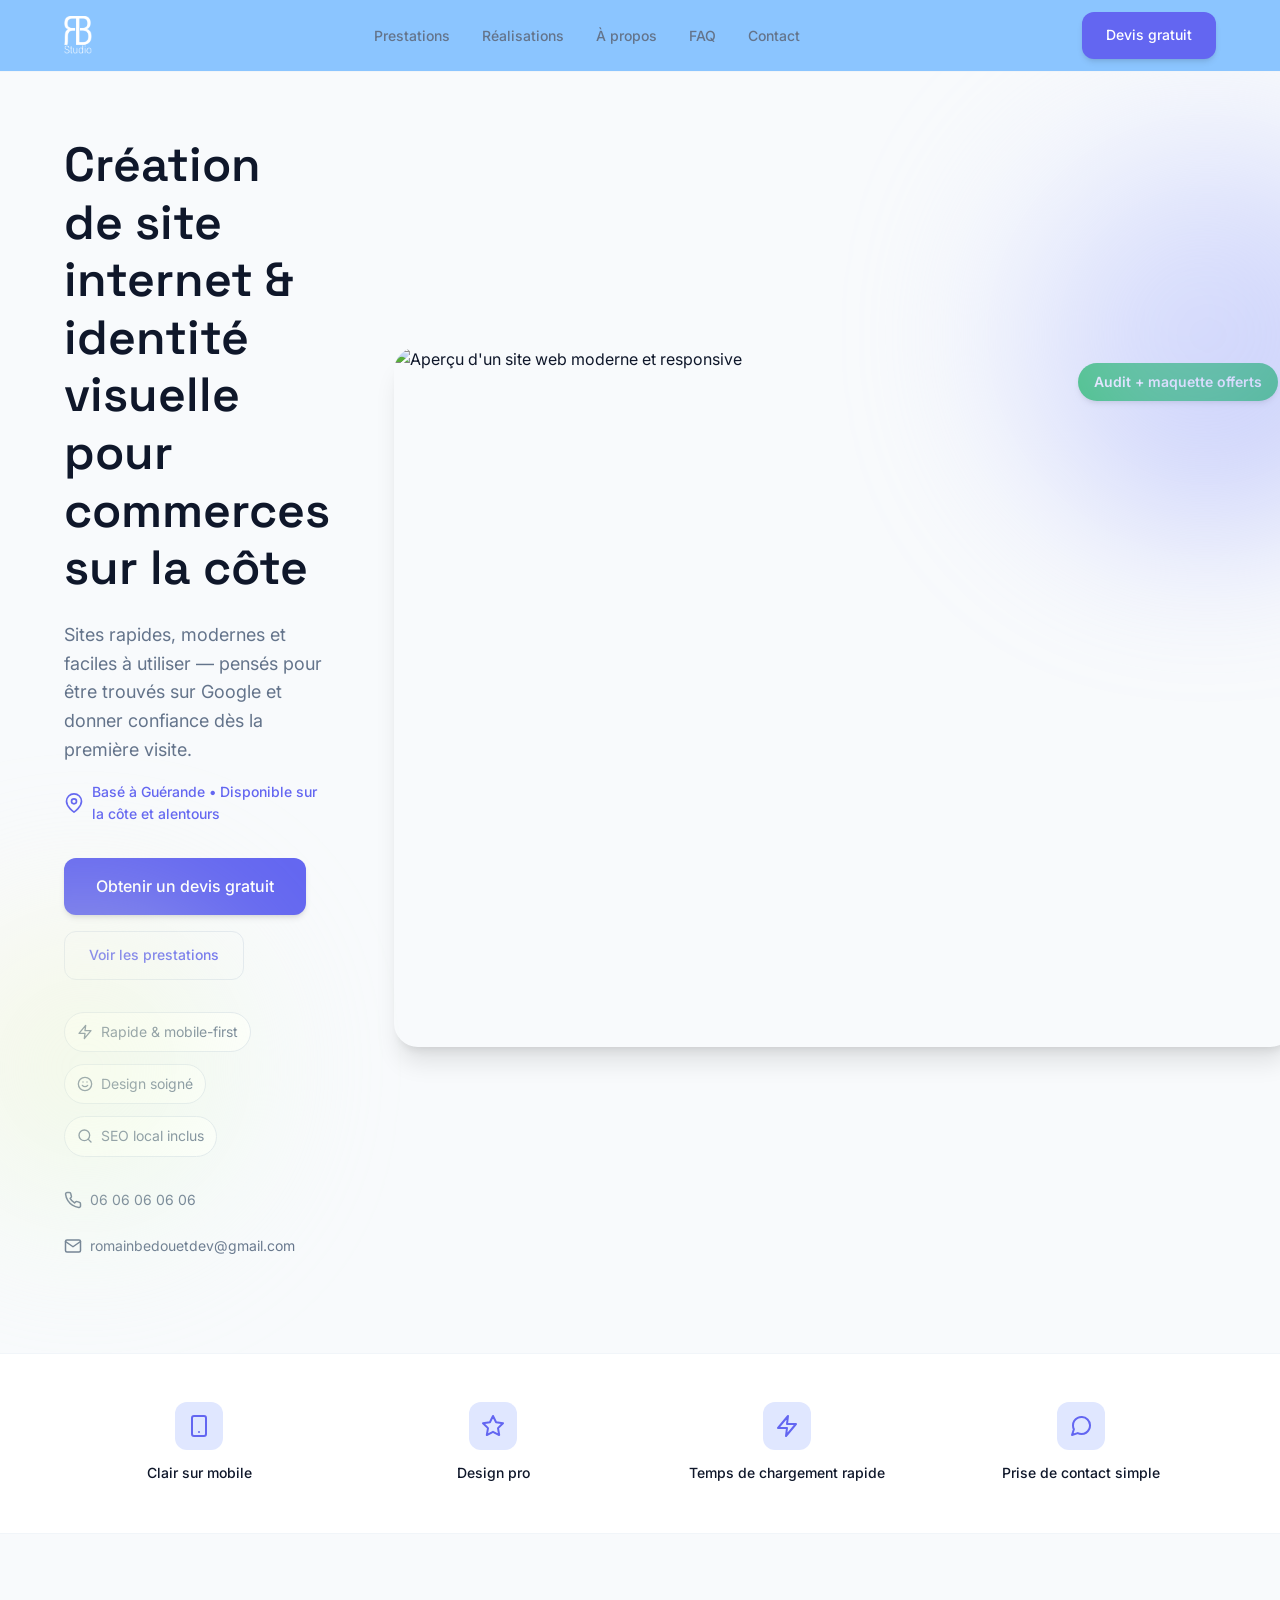
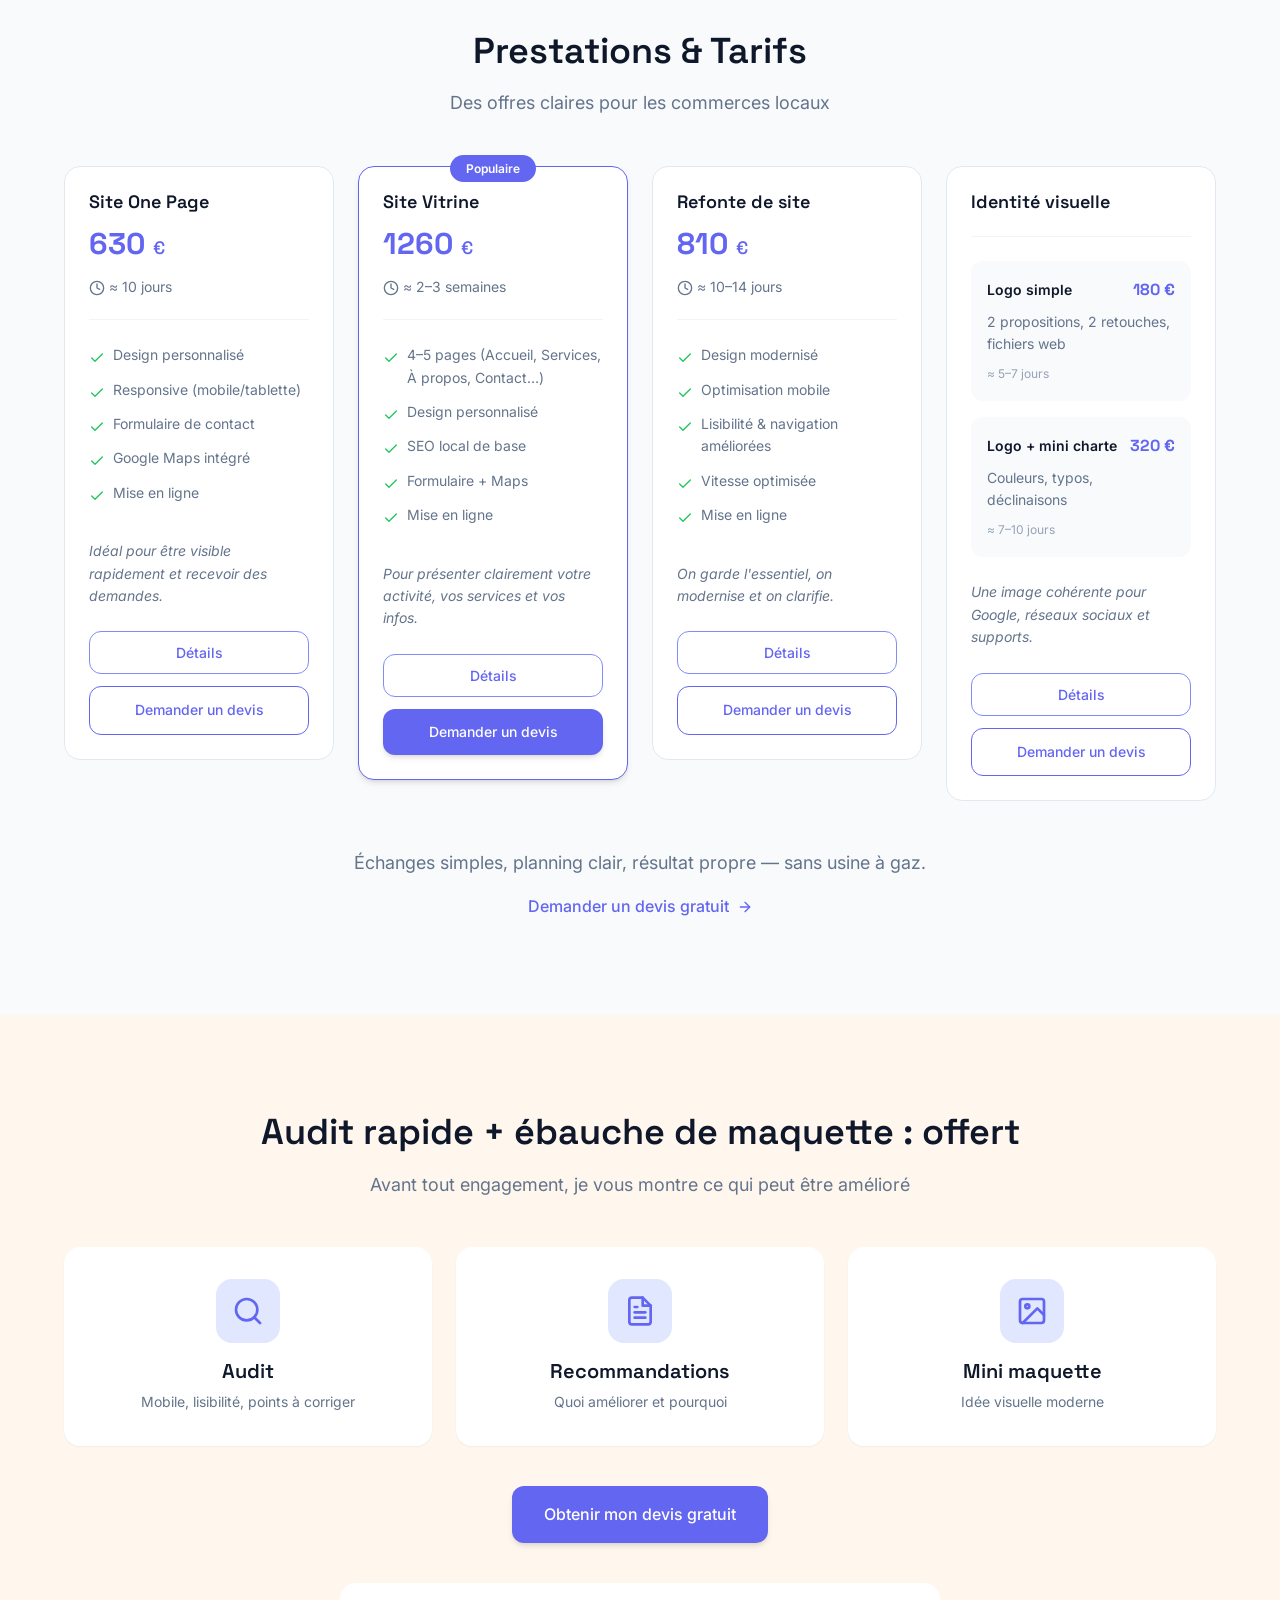
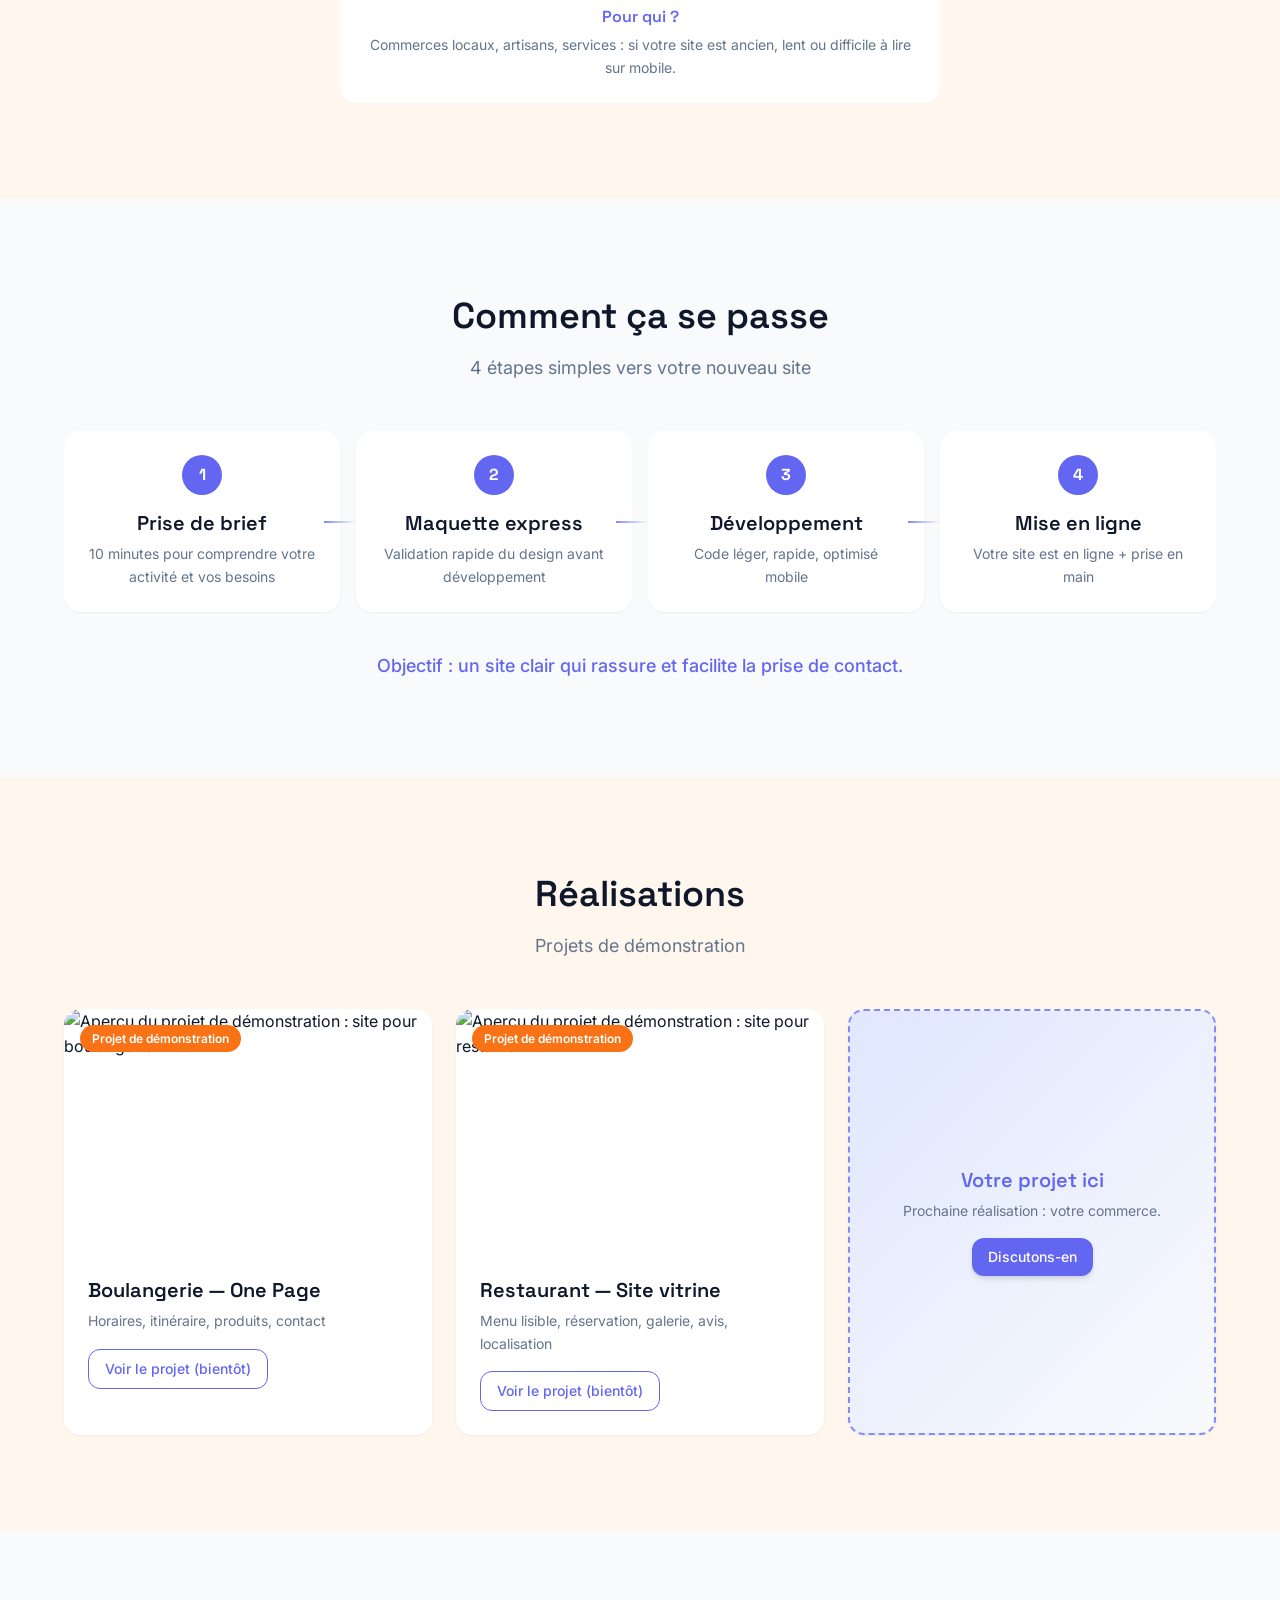
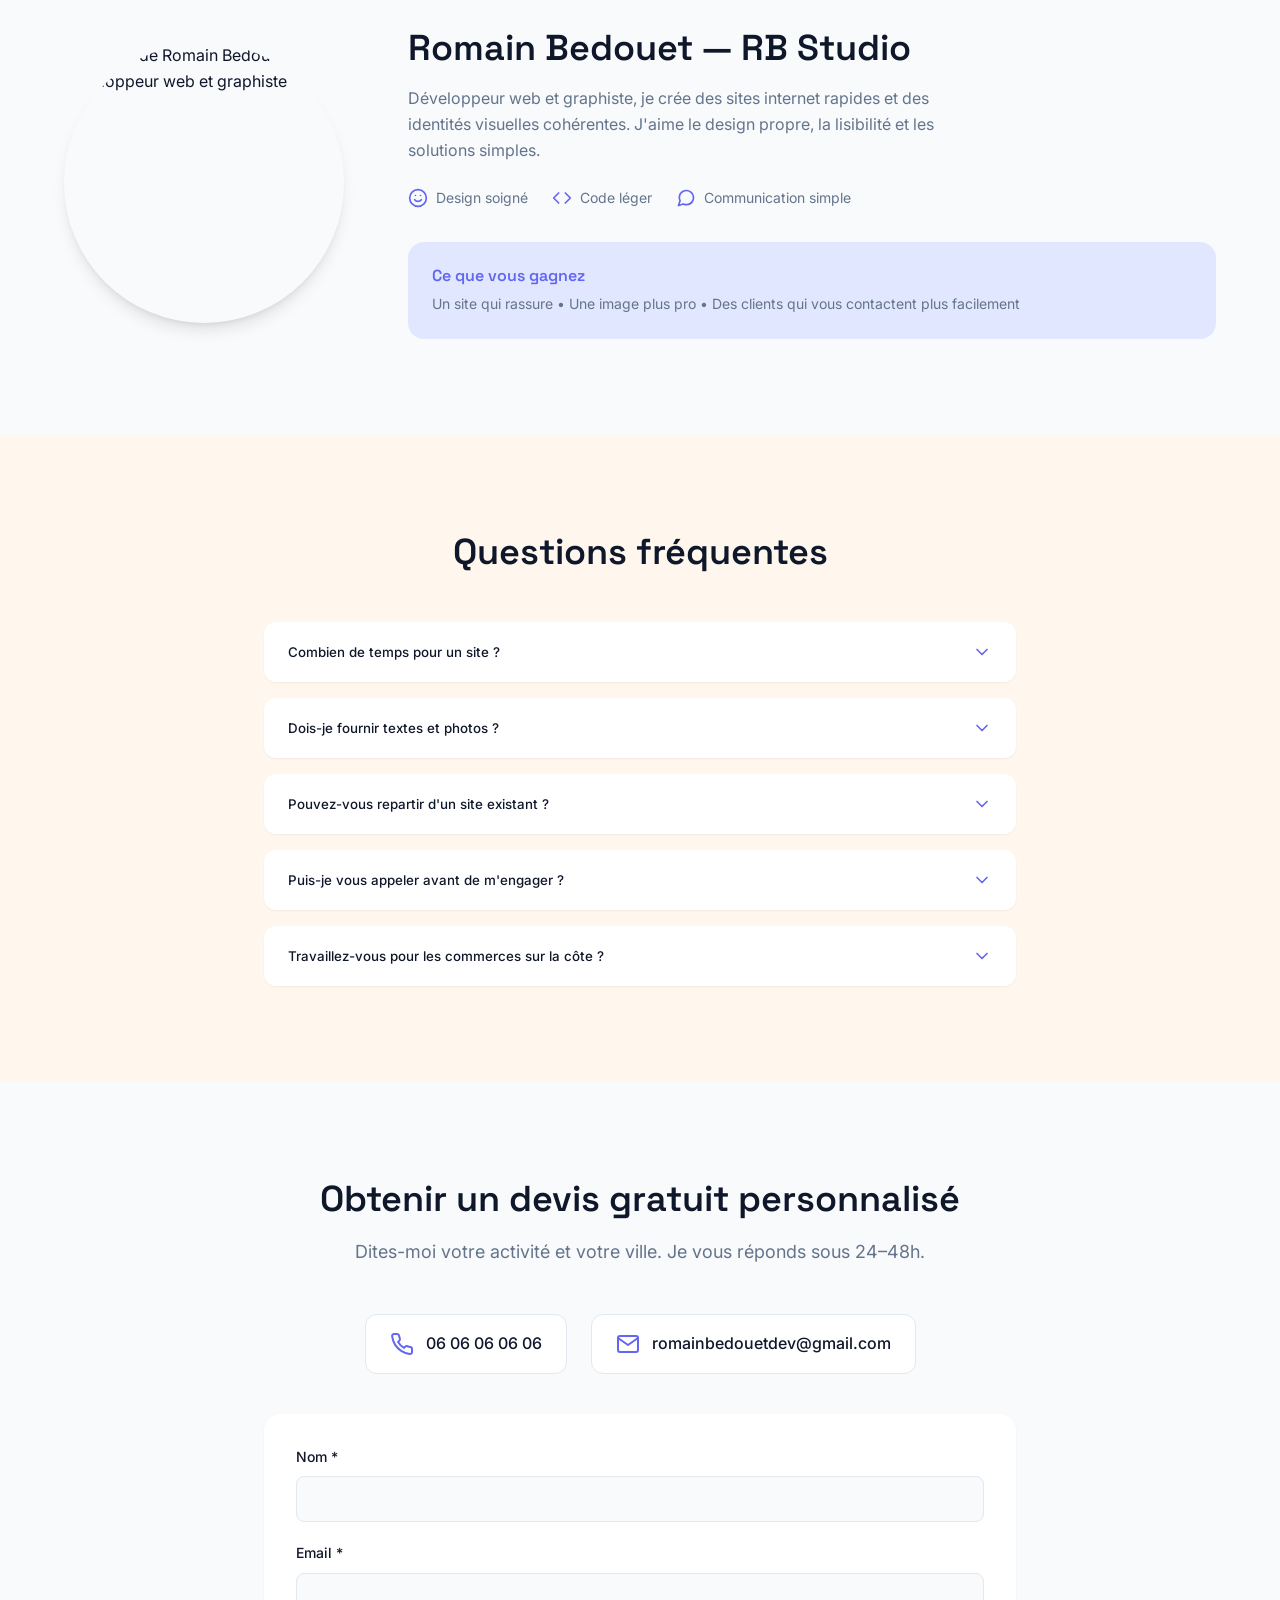
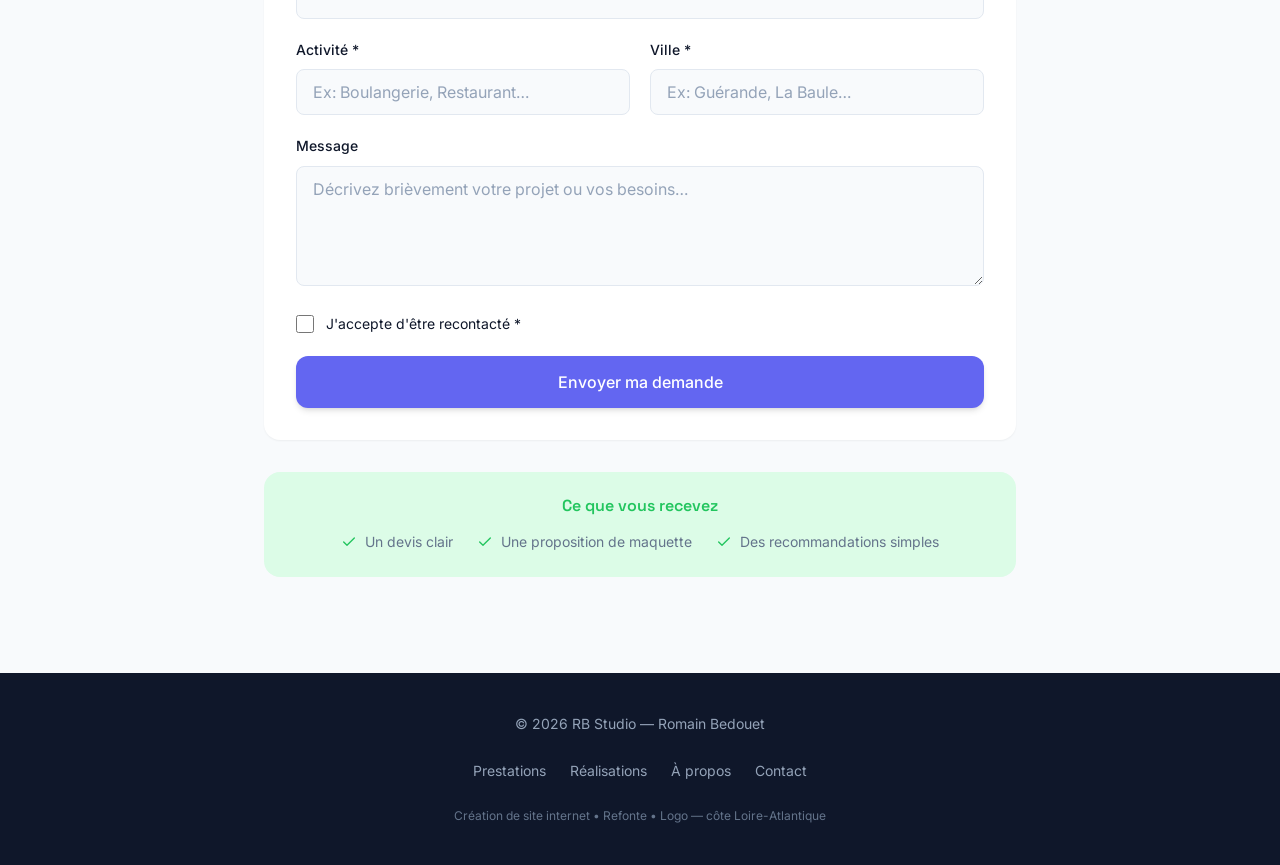
==== commit f8a3fed9: "Ajout and fix" ====
--- a/index.html
+++ b/index.html
@@ -73,7 +73,7 @@
         <div class="container header__container">
             <!-- Logo -->
             <a href="#" class="header__logo" aria-label="RB Studio - Accueil">
-                <span class="logo__text">RB Studio</span>
+                <img src="assets/img/Logo RB studio blanc.png" alt="RB Studio" class="logo__img" width="120" height="40">
             </a>
 
             <!-- Navigation -->
@@ -231,104 +231,200 @@
 
                 <div class="prestations__grid">
                     <!-- Site One Page -->
-                    <article class="pricing-card">
-                        <div class="pricing-card__header">
-                            <h3 class="pricing-card__title">Site One Page</h3>
-                            <p class="pricing-card__price">630 <span>€</span></p>
-                            <span class="pricing-card__delay">
-                                <svg class="icon" width="16" height="16" viewBox="0 0 24 24" fill="none" stroke="currentColor" stroke-width="2" stroke-linecap="round" stroke-linejoin="round" aria-hidden="true">
-                                    <circle cx="12" cy="12" r="10"></circle>
-                                    <polyline points="12 6 12 12 16 14"></polyline>
-                                </svg>
-                                ≈ 10 jours
-                            </span>
-                        </div>
-                        <ul class="pricing-card__features">
-                            <li>Design personnalisé</li>
-                            <li>Responsive (mobile/tablette)</li>
-                            <li>Formulaire de contact</li>
-                            <li>Google Maps intégré</li>
-                            <li>Mise en ligne</li>
-                        </ul>
-                        <p class="pricing-card__description">Idéal pour être visible rapidement et recevoir des demandes.</p>
-                        <a href="#contact" class="btn btn--outline btn--full">Demander un devis</a>
-                    </article>
+                    <div class="pricing-card-wrapper">
+                        <article class="pricing-card">
+                            <div class="pricing-card__front">
+                                <div class="pricing-card__header">
+                                    <h3 class="pricing-card__title">Site One Page</h3>
+                                    <p class="pricing-card__price">630 <span>€</span></p>
+                                    <span class="pricing-card__delay">
+                                        <svg class="icon" width="16" height="16" viewBox="0 0 24 24" fill="none" stroke="currentColor" stroke-width="2" stroke-linecap="round" stroke-linejoin="round" aria-hidden="true">
+                                            <circle cx="12" cy="12" r="10"></circle>
+                                            <polyline points="12 6 12 12 16 14"></polyline>
+                                        </svg>
+                                        ≈ 10 jours
+                                    </span>
+                                </div>
+                                <ul class="pricing-card__features">
+                                    <li>Design personnalisé</li>
+                                    <li>Responsive (mobile/tablette)</li>
+                                    <li>Formulaire de contact</li>
+                                    <li>Google Maps intégré</li>
+                                    <li>Mise en ligne</li>
+                                </ul>
+                                <p class="pricing-card__description">Idéal pour être visible rapidement et recevoir des demandes.</p>
+                                <div class="pricing-card__actions">
+                                    <button class="pricing-card__details-btn" aria-label="Voir les détails">Détails</button>
+                                    <a href="#contact" class="btn btn--outline btn--full">Demander un devis</a>
+                                </div>
+                            </div>
+                            <div class="pricing-card__back">
+                                <button class="pricing-card__close-btn" aria-label="Fermer les détails">
+                                    <svg width="20" height="20" viewBox="0 0 24 24" fill="none" stroke="currentColor" stroke-width="2" stroke-linecap="round" stroke-linejoin="round">
+                                        <line x1="18" y1="6" x2="6" y2="18"></line>
+                                        <line x1="6" y1="6" x2="18" y2="18"></line>
+                                    </svg>
+                                </button>
+                                <h4 class="pricing-card__back-title">Site One Page — Détails</h4>
+                                <ul class="pricing-card__details-list">
+                                    <li><strong>Design personnalisé</strong> — Maquette unique adaptée à votre activité et votre identité</li>
+                                    <li><strong>Responsive</strong> — Affichage optimal sur mobile, tablette et ordinateur</li>
+                                    <li><strong>Formulaire de contact</strong> — Vos clients vous contactent facilement</li>
+                                    <li><strong>Google Maps</strong> — Localisation intégrée pour vous trouver rapidement</li>
+                                    <li><strong>Mise en ligne</strong> — Configuration hébergement et nom de domaine inclus</li>
+                                </ul>
+                                <a href="#contact" class="btn btn--outline btn--full">Demander un devis</a>
+                            </div>
+                        </article>
+                    </div>
 
                     <!-- Site Vitrine -->
-                    <article class="pricing-card pricing-card--featured">
-                        <span class="pricing-card__badge">Populaire</span>
-                        <div class="pricing-card__header">
-                            <h3 class="pricing-card__title">Site Vitrine</h3>
-                            <p class="pricing-card__price">1260 <span>€</span></p>
-                            <span class="pricing-card__delay">
-                                <svg class="icon" width="16" height="16" viewBox="0 0 24 24" fill="none" stroke="currentColor" stroke-width="2" stroke-linecap="round" stroke-linejoin="round" aria-hidden="true">
-                                    <circle cx="12" cy="12" r="10"></circle>
-                                    <polyline points="12 6 12 12 16 14"></polyline>
-                                </svg>
-                                ≈ 2–3 semaines
-                            </span>
-                        </div>
-                        <ul class="pricing-card__features">
-                            <li>4–5 pages (Accueil, Services, À propos, Contact…)</li>
-                            <li>Design personnalisé</li>
-                            <li>SEO local de base</li>
-                            <li>Formulaire + Maps</li>
-                            <li>Mise en ligne</li>
-                        </ul>
-                        <p class="pricing-card__description">Pour présenter clairement votre activité, vos services et vos infos.</p>
-                        <a href="#contact" class="btn btn--primary btn--full">Demander un devis</a>
-                    </article>
+                    <div class="pricing-card-wrapper">
+                        <article class="pricing-card pricing-card--featured">
+                            <div class="pricing-card__front">
+                                <span class="pricing-card__badge">Populaire</span>
+                                <div class="pricing-card__header">
+                                    <h3 class="pricing-card__title">Site Vitrine</h3>
+                                    <p class="pricing-card__price">1260 <span>€</span></p>
+                                    <span class="pricing-card__delay">
+                                        <svg class="icon" width="16" height="16" viewBox="0 0 24 24" fill="none" stroke="currentColor" stroke-width="2" stroke-linecap="round" stroke-linejoin="round" aria-hidden="true">
+                                            <circle cx="12" cy="12" r="10"></circle>
+                                            <polyline points="12 6 12 12 16 14"></polyline>
+                                        </svg>
+                                        ≈ 2–3 semaines
+                                    </span>
+                                </div>
+                                <ul class="pricing-card__features">
+                                    <li>4–5 pages (Accueil, Services, À propos, Contact…)</li>
+                                    <li>Design personnalisé</li>
+                                    <li>SEO local de base</li>
+                                    <li>Formulaire + Maps</li>
+                                    <li>Mise en ligne</li>
+                                </ul>
+                                <p class="pricing-card__description">Pour présenter clairement votre activité, vos services et vos infos.</p>
+                                <div class="pricing-card__actions">
+                                    <button class="pricing-card__details-btn" aria-label="Voir les détails">Détails</button>
+                                    <a href="#contact" class="btn btn--primary btn--full">Demander un devis</a>
+                                </div>
+                            </div>
+                            <div class="pricing-card__back">
+                                <button class="pricing-card__close-btn" aria-label="Fermer les détails">
+                                    <svg width="20" height="20" viewBox="0 0 24 24" fill="none" stroke="currentColor" stroke-width="2" stroke-linecap="round" stroke-linejoin="round">
+                                        <line x1="18" y1="6" x2="6" y2="18"></line>
+                                        <line x1="6" y1="6" x2="18" y2="18"></line>
+                                    </svg>
+                                </button>
+                                <h4 class="pricing-card__back-title">Site Vitrine — Détails</h4>
+                                <ul class="pricing-card__details-list">
+                                    <li><strong>4–5 pages</strong> — Structure complète : Accueil, Services, À propos, Contact, etc.</li>
+                                    <li><strong>Design personnalisé</strong> — Identité visuelle unique qui reflète votre activité</li>
+                                    <li><strong>SEO local</strong> — Optimisation pour être trouvé sur Google dans votre zone</li>
+                                    <li><strong>Formulaire + Maps</strong> — Contact facile et localisation intégrée</li>
+                                    <li><strong>Mise en ligne</strong> — Configuration complète hébergement et domaine</li>
+                                </ul>
+                                <a href="#contact" class="btn btn--primary btn--full">Demander un devis</a>
+                            </div>
+                        </article>
+                    </div>
 
                     <!-- Refonte -->
-                    <article class="pricing-card">
-                        <div class="pricing-card__header">
-                            <h3 class="pricing-card__title">Refonte de site</h3>
-                            <p class="pricing-card__price">810 <span>€</span></p>
-                            <span class="pricing-card__delay">
-                                <svg class="icon" width="16" height="16" viewBox="0 0 24 24" fill="none" stroke="currentColor" stroke-width="2" stroke-linecap="round" stroke-linejoin="round" aria-hidden="true">
-                                    <circle cx="12" cy="12" r="10"></circle>
-                                    <polyline points="12 6 12 12 16 14"></polyline>
-                                </svg>
-                                ≈ 10–14 jours
-                            </span>
-                        </div>
-                        <ul class="pricing-card__features">
-                            <li>Design modernisé</li>
-                            <li>Optimisation mobile</li>
-                            <li>Lisibilité & navigation améliorées</li>
-                            <li>Vitesse optimisée</li>
-                            <li>Mise en ligne</li>
-                        </ul>
-                        <p class="pricing-card__description">On garde l'essentiel, on modernise et on clarifie.</p>
-                        <a href="#contact" class="btn btn--outline btn--full">Demander un devis</a>
-                    </article>
+                    <div class="pricing-card-wrapper">
+                        <article class="pricing-card">
+                            <div class="pricing-card__front">
+                                <div class="pricing-card__header">
+                                    <h3 class="pricing-card__title">Refonte de site</h3>
+                                    <p class="pricing-card__price">810 <span>€</span></p>
+                                    <span class="pricing-card__delay">
+                                        <svg class="icon" width="16" height="16" viewBox="0 0 24 24" fill="none" stroke="currentColor" stroke-width="2" stroke-linecap="round" stroke-linejoin="round" aria-hidden="true">
+                                            <circle cx="12" cy="12" r="10"></circle>
+                                            <polyline points="12 6 12 12 16 14"></polyline>
+                                        </svg>
+                                        ≈ 10–14 jours
+                                    </span>
+                                </div>
+                                <ul class="pricing-card__features">
+                                    <li>Design modernisé</li>
+                                    <li>Optimisation mobile</li>
+                                    <li>Lisibilité & navigation améliorées</li>
+                                    <li>Vitesse optimisée</li>
+                                    <li>Mise en ligne</li>
+                                </ul>
+                                <p class="pricing-card__description">On garde l'essentiel, on modernise et on clarifie.</p>
+                                <div class="pricing-card__actions">
+                                    <button class="pricing-card__details-btn" aria-label="Voir les détails">Détails</button>
+                                    <a href="#contact" class="btn btn--outline btn--full">Demander un devis</a>
+                                </div>
+                            </div>
+                            <div class="pricing-card__back">
+                                <button class="pricing-card__close-btn" aria-label="Fermer les détails">
+                                    <svg width="20" height="20" viewBox="0 0 24 24" fill="none" stroke="currentColor" stroke-width="2" stroke-linecap="round" stroke-linejoin="round">
+                                        <line x1="18" y1="6" x2="6" y2="18"></line>
+                                        <line x1="6" y1="6" x2="18" y2="18"></line>
+                                    </svg>
+                                </button>
+                                <h4 class="pricing-card__back-title">Refonte — Détails</h4>
+                                <ul class="pricing-card__details-list">
+                                    <li><strong>Design modernisé</strong> — Nouvelle apparence actuelle et professionnelle</li>
+                                    <li><strong>Optimisation mobile</strong> — Adaptation parfaite aux smartphones et tablettes</li>
+                                    <li><strong>Lisibilité améliorée</strong> — Typographie et contrastes optimisés</li>
+                                    <li><strong>Vitesse optimisée</strong> — Chargement rapide pour ne pas perdre de visiteurs</li>
+                                    <li><strong>Mise en ligne</strong> — Migration et mise à jour sans interruption</li>
+                                </ul>
+                                <a href="#contact" class="btn btn--outline btn--full">Demander un devis</a>
+                            </div>
+                        </article>
+                    </div>
 
                     <!-- Identité Visuelle -->
-                    <article class="pricing-card pricing-card--double">
-                        <div class="pricing-card__header">
-                            <h3 class="pricing-card__title">Identité visuelle</h3>
-                        </div>
-                        <div class="pricing-card__sub-options">
-                            <div class="sub-option">
-                                <div class="sub-option__header">
-                                    <span class="sub-option__name">Logo simple</span>
-                                    <span class="sub-option__price">180 €</span>
+                    <div class="pricing-card-wrapper">
+                        <article class="pricing-card pricing-card--double">
+                            <div class="pricing-card__front">
+                                <div class="pricing-card__header">
+                                    <h3 class="pricing-card__title">Identité visuelle</h3>
                                 </div>
-                                <p class="sub-option__details">2 propositions, 2 retouches, fichiers web</p>
-                                <span class="sub-option__delay">≈ 5–7 jours</span>
+                                <div class="pricing-card__sub-options">
+                                    <div class="sub-option">
+                                        <div class="sub-option__header">
+                                            <span class="sub-option__name">Logo simple</span>
+                                            <span class="sub-option__price">180 €</span>
+                                        </div>
+                                        <p class="sub-option__details">2 propositions, 2 retouches, fichiers web</p>
+                                        <span class="sub-option__delay">≈ 5–7 jours</span>
+                                    </div>
+                                    <div class="sub-option">
+                                        <div class="sub-option__header">
+                                            <span class="sub-option__name">Logo + mini charte</span>
+                                            <span class="sub-option__price">320 €</span>
+                                        </div>
+                                        <p class="sub-option__details">Couleurs, typos, déclinaisons</p>
+                                        <span class="sub-option__delay">≈ 7–10 jours</span>
+                                    </div>
+                                </div>
+                                <p class="pricing-card__description">Une image cohérente pour Google, réseaux sociaux et supports.</p>
+                                <div class="pricing-card__actions">
+                                    <button class="pricing-card__details-btn" aria-label="Voir les détails">Détails</button>
+                                    <a href="#contact" class="btn btn--outline btn--full">Demander un devis</a>
+                                </div>
                             </div>
-                            <div class="sub-option">
-                                <div class="sub-option__header">
-                                    <span class="sub-option__name">Logo + mini charte</span>
-                                    <span class="sub-option__price">320 €</span>
-                                </div>
-                                <p class="sub-option__details">Couleurs, typos, déclinaisons</p>
-                                <span class="sub-option__delay">≈ 7–10 jours</span>
+                            <div class="pricing-card__back">
+                                <button class="pricing-card__close-btn" aria-label="Fermer les détails">
+                                    <svg width="20" height="20" viewBox="0 0 24 24" fill="none" stroke="currentColor" stroke-width="2" stroke-linecap="round" stroke-linejoin="round">
+                                        <line x1="18" y1="6" x2="6" y2="18"></line>
+                                        <line x1="6" y1="6" x2="18" y2="18"></line>
+                                    </svg>
+                                </button>
+                                <h4 class="pricing-card__back-title">Identité visuelle — Détails</h4>
+                                <ul class="pricing-card__details-list">
+                                    <li><strong>Logo simple (180€)</strong> — 2 propositions créatives, 2 retouches incluses, fichiers web (PNG, SVG)</li>
+                                    <li><strong>Logo + mini charte (320€)</strong> — Logo complet + palette de couleurs + typographies recommandées</li>
+                                    <li><strong>Déclinaisons</strong> — Versions pour fond clair/sombre, favicon, réseaux sociaux</li>
+                                    <li><strong>Fichiers source</strong> — Formats vectoriels pour impression et web</li>
+                                    <li><strong>Guide d'utilisation</strong> — Document récapitulatif pour une utilisation cohérente</li>
+                                </ul>
+                                <a href="#contact" class="btn btn--outline btn--full">Demander un devis</a>
                             </div>
-                        </div>
-                        <p class="pricing-card__description">Une image cohérente pour Google, réseaux sociaux et supports.</p>
-                        <a href="#contact" class="btn btn--outline btn--full">Demander un devis</a>
-                    </article>
+                        </article>
+                    </div>
                 </div>
 
                 <!-- Reassurance -->
--- a/assets/css/styles.css
+++ b/assets/css/styles.css
@@ -7,82 +7,82 @@
    CSS Custom Properties (Variables)
    ---------------------------------------- */
 :root {
-    /* Colors - Main Palette */
-    --color-bg: #F8FAFC;
-    --color-bg-alt: #FFF7ED;
-    --color-text: #0F172A;
-    --color-text-muted: #64748B;
-    --color-text-light: #94A3B8;
-
-    /* Accent Colors */
-    --color-primary: #6366F1;
-    --color-primary-light: #818CF8;
-    --color-primary-dark: #4F46E5;
-    --color-primary-bg: #E0E7FF;
-
-    /* Secondary Accents (use sparingly) */
-    --color-success: #22C55E;
-    --color-success-bg: #DCFCE7;
-    --color-warning: #F97316;
-    --color-warning-bg: #FEF3C7;
-
-    /* UI Colors */
-    --color-white: #FFFFFF;
-    --color-border: #E2E8F0;
-    --color-border-light: #F1F5F9;
-
-    /* Typography */
-    --font-heading: 'Space Grotesk', system-ui, sans-serif;
-    --font-body: 'Inter', system-ui, sans-serif;
-
-    /* Font Sizes */
-    --text-xs: 0.75rem;
-    --text-sm: 0.875rem;
-    --text-base: 1rem;
-    --text-lg: 1.125rem;
-    --text-xl: 1.25rem;
-    --text-2xl: 1.5rem;
-    --text-3xl: 1.875rem;
-    --text-4xl: 2.25rem;
-    --text-5xl: 3rem;
-
-    /* Spacing */
-    --space-1: 0.25rem;
-    --space-2: 0.5rem;
-    --space-3: 0.75rem;
-    --space-4: 1rem;
-    --space-5: 1.25rem;
-    --space-6: 1.5rem;
-    --space-8: 2rem;
-    --space-10: 2.5rem;
-    --space-12: 3rem;
-    --space-16: 4rem;
-    --space-20: 5rem;
-    --space-24: 6rem;
-
-    /* Border Radius */
-    --radius-sm: 0.375rem;
-    --radius-md: 0.5rem;
-    --radius-lg: 0.75rem;
-    --radius-xl: 1rem;
-    --radius-2xl: 1.5rem;
-    --radius-full: 9999px;
-
-    /* Shadows */
-    --shadow-sm: 0 1px 2px 0 rgb(0 0 0 / 0.05);
-    --shadow-md: 0 4px 6px -1px rgb(0 0 0 / 0.1), 0 2px 4px -2px rgb(0 0 0 / 0.1);
-    --shadow-lg: 0 10px 15px -3px rgb(0 0 0 / 0.1), 0 4px 6px -4px rgb(0 0 0 / 0.1);
-    --shadow-xl: 0 20px 25px -5px rgb(0 0 0 / 0.1), 0 8px 10px -6px rgb(0 0 0 / 0.1);
-
-    /* Transitions */
-    --transition-fast: 150ms ease;
-    --transition-base: 250ms ease;
-    --transition-slow: 350ms ease;
-
-    /* Layout */
-    --header-height: 4.5rem;
-    --container-max: 1200px;
-    --container-narrow: 800px;
+  /* Colors - Main Palette */
+  --color-bg: #F8FAFC;
+  --color-bg-alt: #FFF7ED;
+  --color-text: #0F172A;
+  --color-text-muted: #64748B;
+  --color-text-light: #94A3B8;
+
+  /* Accent Colors */
+  --color-primary: #6366F1;
+  --color-primary-light: #818CF8;
+  --color-primary-dark: #4F46E5;
+  --color-primary-bg: #E0E7FF;
+
+  /* Secondary Accents (use sparingly) */
+  --color-success: #22C55E;
+  --color-success-bg: #DCFCE7;
+  --color-warning: #F97316;
+  --color-warning-bg: #FEF3C7;
+
+  /* UI Colors */
+  --color-white: #FFFFFF;
+  --color-border: #E2E8F0;
+  --color-border-light: #F1F5F9;
+
+  /* Typography */
+  --font-heading: 'Space Grotesk', system-ui, sans-serif;
+  --font-body: 'Inter', system-ui, sans-serif;
+
+  /* Font Sizes */
+  --text-xs: 0.75rem;
+  --text-sm: 0.875rem;
+  --text-base: 1rem;
+  --text-lg: 1.125rem;
+  --text-xl: 1.25rem;
+  --text-2xl: 1.5rem;
+  --text-3xl: 1.875rem;
+  --text-4xl: 2.25rem;
+  --text-5xl: 3rem;
+
+  /* Spacing */
+  --space-1: 0.25rem;
+  --space-2: 0.5rem;
+  --space-3: 0.75rem;
+  --space-4: 1rem;
+  --space-5: 1.25rem;
+  --space-6: 1.5rem;
+  --space-8: 2rem;
+  --space-10: 2.5rem;
+  --space-12: 3rem;
+  --space-16: 4rem;
+  --space-20: 5rem;
+  --space-24: 6rem;
+
+  /* Border Radius */
+  --radius-sm: 0.375rem;
+  --radius-md: 0.5rem;
+  --radius-lg: 0.75rem;
+  --radius-xl: 1rem;
+  --radius-2xl: 1.5rem;
+  --radius-full: 9999px;
+
+  /* Shadows */
+  --shadow-sm: 0 1px 2px 0 rgb(0 0 0 / 0.05);
+  --shadow-md: 0 4px 6px -1px rgb(0 0 0 / 0.1), 0 2px 4px -2px rgb(0 0 0 / 0.1);
+  --shadow-lg: 0 10px 15px -3px rgb(0 0 0 / 0.1), 0 4px 6px -4px rgb(0 0 0 / 0.1);
+  --shadow-xl: 0 20px 25px -5px rgb(0 0 0 / 0.1), 0 8px 10px -6px rgb(0 0 0 / 0.1);
+
+  /* Transitions */
+  --transition-fast: 150ms ease;
+  --transition-base: 250ms ease;
+  --transition-slow: 350ms ease;
+
+  /* Layout */
+  --header-height: 4.5rem;
+  --container-max: 1200px;
+  --container-narrow: 800px;
 }
 
 /* ----------------------------------------
@@ -91,1419 +91,1562 @@
 *,
 *::before,
 *::after {
-    box-sizing: border-box;
-    margin: 0;
-    padding: 0;
+  box-sizing: border-box;
+  margin: 0;
+  padding: 0;
 }
 
 html {
-    scroll-behavior: smooth;
-    scroll-padding-top: var(--header-height);
+  scroll-behavior: smooth;
+  scroll-padding-top: var(--header-height);
 }
 
 /* Respect reduced motion preference */
 @media (prefers-reduced-motion: reduce) {
-    html {
-        scroll-behavior: auto;
-    }
-
-    *,
-    *::before,
-    *::after {
-        animation-duration: 0.01ms !important;
-        animation-iteration-count: 1 !important;
-        transition-duration: 0.01ms !important;
-    }
+  html {
+    scroll-behavior: auto;
+  }
+
+  *,
+  *::before,
+  *::after {
+    animation-duration: 0.01ms !important;
+    animation-iteration-count: 1 !important;
+    transition-duration: 0.01ms !important;
+  }
 }
 
 body {
-    font-family: var(--font-body);
-    font-size: var(--text-base);
-    line-height: 1.6;
-    color: var(--color-text);
-    background-color: var(--color-bg);
-    -webkit-font-smoothing: antialiased;
-    -moz-osx-font-smoothing: grayscale;
+  font-family: var(--font-body);
+  font-size: var(--text-base);
+  line-height: 1.6;
+  color: var(--color-text);
+  background-color: var(--color-bg);
+  -webkit-font-smoothing: antialiased;
+  -moz-osx-font-smoothing: grayscale;
 }
 
 img {
-    max-width: 100%;
-    height: auto;
-    display: block;
+  max-width: 100%;
+  height: auto;
+  display: block;
 }
 
 a {
-    color: inherit;
-    text-decoration: none;
+  color: inherit;
+  text-decoration: none;
 }
 
 button {
-    font-family: inherit;
-    cursor: pointer;
-    border: none;
-    background: none;
-}
-
-ul, ol {
-    list-style: none;
+  font-family: inherit;
+  cursor: pointer;
+  border: none;
+  background: none;
+}
+
+ul,
+ol {
+  list-style: none;
 }
 
 /* Focus Styles (Accessibility) */
 :focus-visible {
-    outline: 2px solid var(--color-primary);
-    outline-offset: 2px;
+  outline: 2px solid var(--color-primary);
+  outline-offset: 2px;
 }
 
 /* ----------------------------------------
    Skip Link (Accessibility)
    ---------------------------------------- */
 .skip-link {
-    position: absolute;
-    top: -100%;
-    left: var(--space-4);
-    z-index: 1000;
-    padding: var(--space-3) var(--space-4);
-    background-color: var(--color-primary);
-    color: var(--color-white);
-    border-radius: var(--radius-md);
-    font-weight: 500;
-    transition: top var(--transition-fast);
+  position: absolute;
+  top: -100%;
+  left: var(--space-4);
+  z-index: 1000;
+  padding: var(--space-3) var(--space-4);
+  background-color: var(--color-primary);
+  color: var(--color-white);
+  border-radius: var(--radius-md);
+  font-weight: 500;
+  transition: top var(--transition-fast);
 }
 
 .skip-link:focus {
-    top: var(--space-4);
+  top: var(--space-4);
 }
 
 /* ----------------------------------------
    Container
    ---------------------------------------- */
 .container {
-    width: 100%;
-    max-width: var(--container-max);
-    margin: 0 auto;
-    padding: 0 var(--space-6);
+  width: 100%;
+  max-width: var(--container-max);
+  margin: 0 auto;
+  padding: 0 var(--space-6);
 }
 
 .container--narrow {
-    max-width: var(--container-narrow);
+  max-width: var(--container-narrow);
 }
 
 /* ----------------------------------------
    Typography
    ---------------------------------------- */
-h1, h2, h3, h4, h5, h6 {
-    font-family: var(--font-heading);
-    font-weight: 600;
-    line-height: 1.2;
-    color: var(--color-text);
-}
-
-h1 { font-size: var(--text-4xl); }
-h2 { font-size: var(--text-3xl); }
-h3 { font-size: var(--text-xl); }
+h1,
+h2,
+h3,
+h4,
+h5,
+h6 {
+  font-family: var(--font-heading);
+  font-weight: 600;
+  line-height: 1.2;
+  color: var(--color-text);
+}
+
+h1 {
+  font-size: var(--text-4xl);
+}
+
+h2 {
+  font-size: var(--text-3xl);
+}
+
+h3 {
+  font-size: var(--text-xl);
+}
 
 @media (min-width: 768px) {
-    h1 { font-size: var(--text-5xl); }
-    h2 { font-size: var(--text-4xl); }
+  h1 {
+    font-size: var(--text-5xl);
+  }
+
+  h2 {
+    font-size: var(--text-4xl);
+  }
 }
 
 /* ----------------------------------------
    Buttons
    ---------------------------------------- */
 .btn {
+  display: inline-flex;
+  align-items: center;
+  justify-content: center;
+  gap: var(--space-2);
+  padding: var(--space-3) var(--space-6);
+  font-family: var(--font-body);
+  font-size: var(--text-sm);
+  font-weight: 500;
+  border-radius: var(--radius-lg);
+  transition: all var(--transition-base);
+  white-space: nowrap;
+}
+
+.btn--primary {
+  background-color: var(--color-primary);
+  color: var(--color-white);
+  box-shadow: var(--shadow-md);
+}
+
+.btn--primary:hover {
+  background-color: var(--color-primary-dark);
+  transform: translateY(-2px);
+  box-shadow: var(--shadow-lg);
+}
+
+.btn--secondary {
+  background-color: transparent;
+  color: var(--color-primary);
+  border: 1px solid var(--color-border);
+}
+
+.btn--secondary:hover {
+  background-color: var(--color-primary-bg);
+  border-color: var(--color-primary-light);
+}
+
+.btn--outline {
+  background-color: transparent;
+  color: var(--color-primary);
+  border: 1px solid var(--color-primary);
+}
+
+.btn--outline:hover {
+  background-color: var(--color-primary);
+  color: var(--color-white);
+}
+
+.btn--lg {
+  padding: var(--space-4) var(--space-8);
+  font-size: var(--text-base);
+}
+
+.btn--sm {
+  padding: var(--space-2) var(--space-4);
+  font-size: var(--text-sm);
+}
+
+.btn--full {
+  width: 100%;
+}
+
+/* ----------------------------------------
+   Links
+   ---------------------------------------- */
+.link-arrow {
+  display: inline-flex;
+  align-items: center;
+  gap: var(--space-2);
+  color: var(--color-primary);
+  font-weight: 500;
+  transition: gap var(--transition-base);
+}
+
+.link-arrow:hover {
+  gap: var(--space-3);
+}
+
+.link-arrow .icon {
+  transition: transform var(--transition-base);
+}
+
+.link-arrow:hover .icon {
+  transform: translateX(4px);
+}
+
+/* ----------------------------------------
+   Icons
+   ---------------------------------------- */
+.icon {
+  flex-shrink: 0;
+}
+
+/* ----------------------------------------
+   Chips
+   ---------------------------------------- */
+.chip {
+  display: inline-flex;
+  align-items: center;
+  gap: var(--space-2);
+  padding: var(--space-2) var(--space-3);
+  background-color: var(--color-white);
+  border: 1px solid var(--color-border);
+  border-radius: var(--radius-full);
+  font-size: var(--text-sm);
+  color: var(--color-text-muted);
+}
+
+/* ----------------------------------------
+   HEADER
+   ---------------------------------------- */
+.header {
+  position: fixed;
+  top: 0;
+  left: 0;
+  right: 0;
+  z-index: 100;
+  height: var(--header-height);
+  background-color: rgba(133, 194, 255, 0.95);
+  backdrop-filter: blur(10px);
+  border-bottom: 1px solid var(--color-border-light);
+}
+
+.header__container {
+  display: flex;
+  align-items: center;
+  justify-content: space-between;
+  height: 100%;
+}
+
+.header__logo {
+  display: flex;
+  align-items: center;
+}
+
+.logo__img {
+  height: 40px;
+  width: auto;
+}
+
+.header__nav {
+  display: none;
+}
+
+@media (min-width: 1024px) {
+  .header__nav {
+    display: block;
+  }
+}
+
+.nav__list {
+  display: flex;
+  gap: var(--space-8);
+}
+
+.nav__link {
+  position: relative;
+  font-size: var(--text-sm);
+  font-weight: 500;
+  color: var(--color-text-muted);
+  transition: color var(--transition-fast);
+}
+
+.nav__link::after {
+  content: '';
+  position: absolute;
+  bottom: -4px;
+  left: 0;
+  width: 0;
+  height: 2px;
+  background-color: var(--color-primary);
+  transition: width var(--transition-base);
+}
+
+.nav__link:hover {
+  color: var(--color-text);
+}
+
+.nav__link:hover::after {
+  width: 100%;
+}
+
+.header__cta {
+  display: none;
+}
+
+@media (min-width: 1024px) {
+  .header__cta {
     display: inline-flex;
-    align-items: center;
-    justify-content: center;
-    gap: var(--space-2);
-    padding: var(--space-3) var(--space-6);
-    font-family: var(--font-body);
-    font-size: var(--text-sm);
-    font-weight: 500;
-    border-radius: var(--radius-lg);
-    transition: all var(--transition-base);
-    white-space: nowrap;
-}
-
-.btn--primary {
-    background-color: var(--color-primary);
-    color: var(--color-white);
-    box-shadow: var(--shadow-md);
-}
-
-.btn--primary:hover {
-    background-color: var(--color-primary-dark);
-    transform: translateY(-2px);
-    box-shadow: var(--shadow-lg);
-}
-
-.btn--secondary {
-    background-color: transparent;
-    color: var(--color-primary);
-    border: 1px solid var(--color-border);
-}
-
-.btn--secondary:hover {
-    background-color: var(--color-primary-bg);
-    border-color: var(--color-primary-light);
-}
-
-.btn--outline {
-    background-color: transparent;
-    color: var(--color-primary);
-    border: 1px solid var(--color-primary);
-}
-
-.btn--outline:hover {
-    background-color: var(--color-primary);
-    color: var(--color-white);
-}
-
-.btn--lg {
-    padding: var(--space-4) var(--space-8);
-    font-size: var(--text-base);
-}
-
-.btn--sm {
-    padding: var(--space-2) var(--space-4);
-    font-size: var(--text-sm);
-}
-
-.btn--full {
-    width: 100%;
-}
-
-/* ----------------------------------------
-   Links
-   ---------------------------------------- */
-.link-arrow {
-    display: inline-flex;
-    align-items: center;
-    gap: var(--space-2);
-    color: var(--color-primary);
-    font-weight: 500;
-    transition: gap var(--transition-base);
-}
-
-.link-arrow:hover {
-    gap: var(--space-3);
-}
-
-.link-arrow .icon {
-    transition: transform var(--transition-base);
-}
-
-.link-arrow:hover .icon {
-    transform: translateX(4px);
-}
-
-/* ----------------------------------------
-   Icons
-   ---------------------------------------- */
-.icon {
-    flex-shrink: 0;
-}
-
-/* ----------------------------------------
-   Chips
-   ---------------------------------------- */
-.chip {
-    display: inline-flex;
-    align-items: center;
-    gap: var(--space-2);
-    padding: var(--space-2) var(--space-3);
-    background-color: var(--color-white);
-    border: 1px solid var(--color-border);
-    border-radius: var(--radius-full);
-    font-size: var(--text-sm);
-    color: var(--color-text-muted);
-}
-
-/* ----------------------------------------
-   HEADER
-   ---------------------------------------- */
-.header {
+  }
+}
+
+/* Burger Menu */
+.header__burger {
+  display: flex;
+  flex-direction: column;
+  justify-content: center;
+  gap: 5px;
+  width: 24px;
+  height: 24px;
+  z-index: 101;
+}
+
+@media (min-width: 1024px) {
+  .header__burger {
+    display: none;
+  }
+}
+
+.burger__line {
+  display: block;
+  width: 100%;
+  height: 2px;
+  background-color: var(--color-text);
+  border-radius: var(--radius-full);
+  transition: all var(--transition-base);
+}
+
+.header__burger[aria-expanded="true"] .burger__line:nth-child(1) {
+  transform: translateY(7px) rotate(45deg);
+}
+
+.header__burger[aria-expanded="true"] .burger__line:nth-child(2) {
+  opacity: 0;
+}
+
+.header__burger[aria-expanded="true"] .burger__line:nth-child(3) {
+  transform: translateY(-7px) rotate(-45deg);
+}
+
+/* Mobile Navigation */
+@media (max-width: 1023px) {
+  .header__nav {
     position: fixed;
-    top: 0;
+    top: var(--header-height);
     left: 0;
     right: 0;
-    z-index: 100;
-    height: var(--header-height);
-    background-color: rgba(248, 250, 252, 0.95);
-    backdrop-filter: blur(10px);
-    border-bottom: 1px solid var(--color-border-light);
-}
-
-.header__container {
-    display: flex;
-    align-items: center;
-    justify-content: space-between;
-    height: 100%;
-}
-
-.header__logo {
-    font-family: var(--font-heading);
-    font-size: var(--text-xl);
-    font-weight: 700;
-    color: var(--color-primary);
-}
-
-.header__nav {
-    display: none;
+    bottom: 0;
+    background-color: var(--color-bg);
+    padding: var(--space-8);
+    transform: translateX(100%);
+    transition: transform var(--transition-base);
+  }
+
+  .header__nav.is-open {
+    display: block;
+    transform: translateX(0);
+  }
+
+  .nav__list {
+    flex-direction: column;
+    gap: var(--space-4);
+  }
+
+  .nav__link {
+    font-size: var(--text-lg);
+    padding: var(--space-3) 0;
+    display: block;
+  }
+
+  .nav__link::after {
+    bottom: 0;
+  }
+}
+
+/* ----------------------------------------
+   SECTIONS
+   ---------------------------------------- */
+.section {
+  padding: var(--space-16) 0;
+}
+
+@media (min-width: 768px) {
+  .section {
+    padding: var(--space-24) 0;
+  }
+}
+
+.section--alt {
+  background-color: var(--color-bg-alt);
+}
+
+.section__header {
+  text-align: center;
+  margin-bottom: var(--space-12);
+}
+
+.section__title {
+  margin-bottom: var(--space-4);
+}
+
+.section__subtitle {
+  color: var(--color-text-muted);
+  font-size: var(--text-lg);
+  max-width: 600px;
+  margin: 0 auto;
+}
+
+/* ----------------------------------------
+   HERO
+   ---------------------------------------- */
+.hero {
+  position: relative;
+  padding-top: calc(var(--header-height) + var(--space-12));
+  padding-bottom: var(--space-16);
+  overflow: hidden;
+}
+
+@media (min-width: 768px) {
+  .hero {
+    padding-top: calc(var(--header-height) + var(--space-16));
+    padding-bottom: var(--space-24);
+  }
+}
+
+.hero__container {
+  display: grid;
+  gap: var(--space-12);
+  align-items: center;
 }
 
 @media (min-width: 1024px) {
-    .header__nav {
-        display: block;
-    }
-}
-
-.nav__list {
-    display: flex;
-    gap: var(--space-8);
-}
-
-.nav__link {
-    position: relative;
-    font-size: var(--text-sm);
-    font-weight: 500;
-    color: var(--color-text-muted);
-    transition: color var(--transition-fast);
-}
-
-.nav__link::after {
+  .hero__container {
+    grid-template-columns: 1fr 1fr;
+    gap: var(--space-16);
+  }
+}
+
+.hero__title {
+  font-size: var(--text-3xl);
+  margin-bottom: var(--space-6);
+}
+
+@media (min-width: 768px) {
+  .hero__title {
+    font-size: var(--text-5xl);
+  }
+}
+
+.hero__subtitle {
+  font-size: var(--text-lg);
+  color: var(--color-text-muted);
+  margin-bottom: var(--space-4);
+  max-width: 540px;
+}
+
+.hero__location {
+  display: inline-flex;
+  align-items: center;
+  gap: var(--space-2);
+  color: var(--color-primary);
+  font-size: var(--text-sm);
+  font-weight: 500;
+  margin-bottom: var(--space-8);
+}
+
+.hero__cta-group {
+  display: flex;
+  flex-wrap: wrap;
+  gap: var(--space-4);
+  margin-bottom: var(--space-8);
+}
+
+.hero__chips {
+  display: flex;
+  flex-wrap: wrap;
+  gap: var(--space-3);
+  margin-bottom: var(--space-8);
+}
+
+.hero__quick-contact {
+  display: flex;
+  flex-wrap: wrap;
+  gap: var(--space-6);
+}
+
+.quick-contact__link {
+  display: inline-flex;
+  align-items: center;
+  gap: var(--space-2);
+  color: var(--color-text-muted);
+  font-size: var(--text-sm);
+  transition: color var(--transition-fast);
+}
+
+.quick-contact__link:hover {
+  color: var(--color-primary);
+}
+
+/* Hero Visual */
+.hero__visual {
+  position: relative;
+}
+
+.hero__image-wrapper {
+  position: relative;
+}
+
+.hero__image {
+  border-radius: var(--radius-2xl);
+  box-shadow: var(--shadow-xl);
+}
+
+.hero__badge {
+  position: absolute;
+  top: var(--space-4);
+  right: var(--space-4);
+  padding: var(--space-2) var(--space-4);
+  background-color: var(--color-success);
+  color: var(--color-white);
+  font-size: var(--text-sm);
+  font-weight: 600;
+  border-radius: var(--radius-full);
+  box-shadow: var(--shadow-md);
+}
+
+/* Hero Background Blobs */
+.hero__blob {
+  position: absolute;
+  border-radius: 50%;
+  filter: blur(80px);
+  opacity: 0.5;
+  pointer-events: none;
+}
+
+.hero__blob--1 {
+  width: 400px;
+  height: 400px;
+  background: linear-gradient(135deg, var(--color-primary-bg), var(--color-primary-light));
+  top: 10%;
+  right: -10%;
+}
+
+.hero__blob--2 {
+  width: 300px;
+  height: 300px;
+  background: linear-gradient(135deg, var(--color-warning-bg), var(--color-success-bg));
+  bottom: 10%;
+  left: -5%;
+}
+
+/* ----------------------------------------
+   TRUST BANNER
+   ---------------------------------------- */
+.trust {
+  padding: var(--space-8) 0;
+  background-color: var(--color-white);
+  border-top: 1px solid var(--color-border-light);
+  border-bottom: 1px solid var(--color-border-light);
+}
+
+.trust__grid {
+  display: grid;
+  grid-template-columns: repeat(2, 1fr);
+  gap: var(--space-4);
+}
+
+@media (min-width: 768px) {
+  .trust__grid {
+    grid-template-columns: repeat(4, 1fr);
+    gap: var(--space-6);
+  }
+}
+
+.trust__card {
+  display: flex;
+  flex-direction: column;
+  align-items: center;
+  gap: var(--space-3);
+  padding: var(--space-4);
+  text-align: center;
+}
+
+.trust__icon {
+  display: flex;
+  align-items: center;
+  justify-content: center;
+  width: 48px;
+  height: 48px;
+  background-color: var(--color-primary-bg);
+  color: var(--color-primary);
+  border-radius: var(--radius-lg);
+}
+
+.trust__text {
+  font-size: var(--text-sm);
+  font-weight: 500;
+  color: var(--color-text);
+}
+
+/* ----------------------------------------
+   PRESTATIONS (PRICING)
+   ---------------------------------------- */
+.prestations__grid {
+  display: grid;
+  gap: var(--space-6);
+}
+
+@media (min-width: 768px) {
+  .prestations__grid {
+    grid-template-columns: repeat(2, 1fr);
+  }
+}
+
+@media (min-width: 1024px) {
+  .prestations__grid {
+    grid-template-columns: repeat(4, 1fr);
+  }
+}
+
+/* Flip Card Wrapper */
+.pricing-card-wrapper {
+  perspective: 1000px;
+}
+
+.pricing-card {
+  position: relative;
+  transform-style: preserve-3d;
+  transition: transform 0.6s ease;
+}
+
+.pricing-card.is-flipped {
+  transform: rotateY(180deg);
+}
+
+.pricing-card__front,
+.pricing-card__back {
+  display: flex;
+  flex-direction: column;
+  padding: var(--space-6);
+  background-color: var(--color-white);
+  border: 1px solid var(--color-border);
+  border-radius: var(--radius-xl);
+  -webkit-backface-visibility: hidden;
+  backface-visibility: hidden;
+}
+
+.pricing-card__front {
+  position: relative;
+}
+
+.pricing-card__back {
+  position: absolute;
+  top: 0;
+  left: 0;
+  width: 100%;
+  height: 100%;
+  transform: rotateY(180deg);
+  background: linear-gradient(135deg, var(--color-white), var(--color-primary-bg));
+  overflow-y: auto;
+}
+
+.pricing-card--featured .pricing-card__front,
+.pricing-card--featured .pricing-card__back {
+  border-color: var(--color-primary);
+  box-shadow: var(--shadow-md);
+}
+
+/* Actions Container */
+.pricing-card__actions {
+  display: flex;
+  flex-direction: column;
+  gap: var(--space-3);
+  margin-top: auto;
+}
+
+/* Details Button */
+.pricing-card__details-btn {
+  width: 100%;
+  padding: var(--space-3) var(--space-6);
+  font-size: var(--text-sm);
+  font-weight: 500;
+  color: var(--color-primary);
+  background-color: transparent;
+  border: 1px solid var(--color-primary-light);
+  border-radius: var(--radius-lg);
+  cursor: pointer;
+  transition: all var(--transition-base);
+}
+
+.pricing-card__details-btn:hover {
+  background-color: var(--color-primary-bg);
+  border-color: var(--color-primary);
+  cursor: pointer;
+}
+
+/* Close Button */
+.pricing-card__close-btn {
+  position: absolute;
+  top: var(--space-3);
+  right: var(--space-3);
+  width: 36px;
+  height: 36px;
+  display: flex;
+  align-items: center;
+  justify-content: center;
+  background-color: var(--color-white);
+  border: 1px solid var(--color-border);
+  border-radius: var(--radius-full);
+  cursor: pointer;
+  transition: all var(--transition-base);
+  z-index: 10;
+}
+
+.pricing-card__close-btn:hover {
+  background-color: var(--color-primary);
+  border-color: var(--color-primary);
+  color: var(--color-white);
+  cursor: pointer;
+  transform: rotate(90deg);
+}
+
+.pricing-card__close-btn svg {
+  stroke: currentColor;
+}
+
+/* Back Title */
+.pricing-card__back-title {
+  font-size: var(--text-lg);
+  color: var(--color-primary);
+  margin-bottom: var(--space-4);
+  padding-right: var(--space-8);
+}
+
+/* Details List */
+.pricing-card__details-list {
+  flex: 1;
+  margin-bottom: var(--space-4);
+  overflow-y: auto;
+}
+
+.pricing-card__details-list li {
+  position: relative;
+  padding-left: var(--space-5);
+  margin-bottom: var(--space-3);
+  font-size: var(--text-sm);
+  color: var(--color-text-muted);
+  line-height: 1.5;
+}
+
+.pricing-card__details-list li::before {
+  content: '';
+  position: absolute;
+  left: 0;
+  top: 6px;
+  width: 12px;
+  height: 12px;
+  background-image: url("data:image/svg+xml,%3Csvg xmlns='http://www.w3.org/2000/svg' viewBox='0 0 24 24' fill='none' stroke='%236366F1' stroke-width='2' stroke-linecap='round' stroke-linejoin='round'%3E%3Cpolyline points='20 6 9 17 4 12'%3E%3C/polyline%3E%3C/svg%3E");
+  background-size: contain;
+  background-repeat: no-repeat;
+}
+
+.pricing-card__details-list li strong {
+  color: var(--color-text);
+  font-weight: 600;
+}
+
+.pricing-card__badge {
+  position: absolute;
+  top: calc(-1 * var(--space-3));
+  left: 50%;
+  transform: translateX(-50%);
+  padding: var(--space-1) var(--space-4);
+  background-color: var(--color-primary);
+  color: var(--color-white);
+  font-size: var(--text-xs);
+  font-weight: 600;
+  border-radius: var(--radius-full);
+  white-space: nowrap;
+}
+
+.pricing-card__header {
+  margin-bottom: var(--space-6);
+  padding-bottom: var(--space-4);
+  border-bottom: 1px solid var(--color-border-light);
+}
+
+.pricing-card__title {
+  font-size: var(--text-lg);
+  margin-bottom: var(--space-2);
+}
+
+.pricing-card__price {
+  font-family: var(--font-heading);
+  font-size: var(--text-3xl);
+  font-weight: 700;
+  color: var(--color-primary);
+}
+
+.pricing-card__price span {
+  font-size: var(--text-lg);
+  font-weight: 500;
+}
+
+.pricing-card__delay {
+  display: inline-flex;
+  align-items: center;
+  gap: var(--space-1);
+  margin-top: var(--space-2);
+  font-size: var(--text-sm);
+  color: var(--color-text-muted);
+}
+
+.pricing-card__features {
+  flex: 1;
+  margin-bottom: var(--space-6);
+}
+
+.pricing-card__features li {
+  position: relative;
+  padding-left: var(--space-6);
+  margin-bottom: var(--space-3);
+  font-size: var(--text-sm);
+  color: var(--color-text-muted);
+}
+
+.pricing-card__features li::before {
+  content: '';
+  position: absolute;
+  left: 0;
+  top: 6px;
+  width: 16px;
+  height: 16px;
+  background-image: url("data:image/svg+xml,%3Csvg xmlns='http://www.w3.org/2000/svg' viewBox='0 0 24 24' fill='none' stroke='%2322C55E' stroke-width='2' stroke-linecap='round' stroke-linejoin='round'%3E%3Cpolyline points='20 6 9 17 4 12'%3E%3C/polyline%3E%3C/svg%3E");
+  background-size: contain;
+  background-repeat: no-repeat;
+}
+
+.pricing-card__description {
+  font-size: var(--text-sm);
+  color: var(--color-text-muted);
+  margin-bottom: var(--space-6);
+  font-style: italic;
+}
+
+/* Double pricing card wrapper (Identity) */
+.pricing-card-wrapper:has(.pricing-card--double) {
+  grid-column: span 1;
+}
+
+@media (min-width: 768px) {
+  .pricing-card-wrapper:has(.pricing-card--double) {
+    grid-column: span 2;
+  }
+}
+
+@media (min-width: 1024px) {
+  .pricing-card-wrapper:has(.pricing-card--double) {
+    grid-column: span 1;
+  }
+}
+
+.pricing-card__sub-options {
+  display: flex;
+  flex-direction: column;
+  gap: var(--space-4);
+  margin-bottom: var(--space-6);
+}
+
+.sub-option {
+  padding: var(--space-4);
+  background-color: var(--color-bg);
+  border-radius: var(--radius-lg);
+}
+
+.sub-option__header {
+  display: flex;
+  justify-content: space-between;
+  align-items: center;
+  margin-bottom: var(--space-2);
+}
+
+.sub-option__name {
+  font-weight: 600;
+  font-size: var(--text-sm);
+}
+
+.sub-option__price {
+  font-family: var(--font-heading);
+  font-weight: 700;
+  color: var(--color-primary);
+}
+
+.sub-option__details {
+  font-size: var(--text-sm);
+  color: var(--color-text-muted);
+  margin-bottom: var(--space-1);
+}
+
+.sub-option__delay {
+  font-size: var(--text-xs);
+  color: var(--color-text-light);
+}
+
+/* Prestations Footer */
+.prestations__footer {
+  margin-top: var(--space-12);
+  text-align: center;
+}
+
+.prestations__note {
+  font-size: var(--text-lg);
+  color: var(--color-text-muted);
+  margin-bottom: var(--space-4);
+}
+
+/* ----------------------------------------
+   OFFER SECTION
+   ---------------------------------------- */
+.offer__grid {
+  display: grid;
+  gap: var(--space-6);
+  margin-bottom: var(--space-10);
+}
+
+@media (min-width: 768px) {
+  .offer__grid {
+    grid-template-columns: repeat(3, 1fr);
+  }
+}
+
+.offer__card {
+  text-align: center;
+  padding: var(--space-8);
+  background-color: var(--color-white);
+  border-radius: var(--radius-xl);
+  box-shadow: var(--shadow-sm);
+}
+
+.offer__icon {
+  display: inline-flex;
+  align-items: center;
+  justify-content: center;
+  width: 64px;
+  height: 64px;
+  margin-bottom: var(--space-4);
+  background-color: var(--color-primary-bg);
+  color: var(--color-primary);
+  border-radius: var(--radius-xl);
+}
+
+.offer__card h3 {
+  margin-bottom: var(--space-2);
+}
+
+.offer__card p {
+  color: var(--color-text-muted);
+  font-size: var(--text-sm);
+}
+
+.offer__cta {
+  text-align: center;
+  margin-bottom: var(--space-10);
+}
+
+.offer__target {
+  max-width: 600px;
+  margin: 0 auto;
+  padding: var(--space-6);
+  background-color: var(--color-white);
+  border-radius: var(--radius-xl);
+  text-align: center;
+}
+
+.offer__target h4 {
+  color: var(--color-primary);
+  margin-bottom: var(--space-2);
+}
+
+.offer__target p {
+  color: var(--color-text-muted);
+  font-size: var(--text-sm);
+}
+
+/* ----------------------------------------
+   PROCESS
+   ---------------------------------------- */
+.process__timeline {
+  display: grid;
+  gap: var(--space-6);
+  margin-bottom: var(--space-10);
+}
+
+@media (min-width: 768px) {
+  .process__timeline {
+    grid-template-columns: repeat(4, 1fr);
+    gap: var(--space-4);
+  }
+}
+
+.process__step {
+  position: relative;
+  text-align: center;
+  padding: var(--space-6);
+  background-color: var(--color-white);
+  border-radius: var(--radius-xl);
+  box-shadow: var(--shadow-sm);
+}
+
+@media (min-width: 768px) {
+  .process__step:not(:last-child)::after {
     content: '';
     position: absolute;
-    bottom: -4px;
-    left: 0;
-    width: 0;
+    top: 50%;
+    right: calc(-1 * var(--space-4));
+    transform: translateY(-50%);
+    width: var(--space-8);
     height: 2px;
-    background-color: var(--color-primary);
-    transition: width var(--transition-base);
-}
-
-.nav__link:hover {
-    color: var(--color-text);
-}
-
-.nav__link:hover::after {
-    width: 100%;
-}
-
-.header__cta {
-    display: none;
-}
-
-@media (min-width: 1024px) {
-    .header__cta {
-        display: inline-flex;
-    }
-}
-
-/* Burger Menu */
-.header__burger {
-    display: flex;
-    flex-direction: column;
-    justify-content: center;
-    gap: 5px;
-    width: 24px;
-    height: 24px;
-    z-index: 101;
-}
-
-@media (min-width: 1024px) {
-    .header__burger {
-        display: none;
-    }
-}
-
-.burger__line {
-    display: block;
-    width: 100%;
-    height: 2px;
-    background-color: var(--color-text);
-    border-radius: var(--radius-full);
-    transition: all var(--transition-base);
-}
-
-.header__burger[aria-expanded="true"] .burger__line:nth-child(1) {
-    transform: translateY(7px) rotate(45deg);
-}
-
-.header__burger[aria-expanded="true"] .burger__line:nth-child(2) {
-    opacity: 0;
-}
-
-.header__burger[aria-expanded="true"] .burger__line:nth-child(3) {
-    transform: translateY(-7px) rotate(-45deg);
-}
-
-/* Mobile Navigation */
-@media (max-width: 1023px) {
-    .header__nav {
-        position: fixed;
-        top: var(--header-height);
-        left: 0;
-        right: 0;
-        bottom: 0;
-        background-color: var(--color-bg);
-        padding: var(--space-8);
-        transform: translateX(100%);
-        transition: transform var(--transition-base);
-    }
-
-    .header__nav.is-open {
-        display: block;
-        transform: translateX(0);
-    }
-
-    .nav__list {
-        flex-direction: column;
-        gap: var(--space-4);
-    }
-
-    .nav__link {
-        font-size: var(--text-lg);
-        padding: var(--space-3) 0;
-        display: block;
-    }
-
-    .nav__link::after {
-        bottom: 0;
-    }
-}
-
-/* ----------------------------------------
-   SECTIONS
-   ---------------------------------------- */
-.section {
-    padding: var(--space-16) 0;
+    background: linear-gradient(90deg, var(--color-primary-light), transparent);
+  }
+}
+
+.process__number {
+  display: inline-flex;
+  align-items: center;
+  justify-content: center;
+  width: 40px;
+  height: 40px;
+  margin-bottom: var(--space-4);
+  background-color: var(--color-primary);
+  color: var(--color-white);
+  font-family: var(--font-heading);
+  font-weight: 700;
+  border-radius: var(--radius-full);
+}
+
+.process__title {
+  margin-bottom: var(--space-2);
+}
+
+.process__desc {
+  font-size: var(--text-sm);
+  color: var(--color-text-muted);
+}
+
+.process__goal {
+  text-align: center;
+  font-size: var(--text-lg);
+  color: var(--color-primary);
+  font-weight: 500;
+}
+
+/* ----------------------------------------
+   REALISATIONS
+   ---------------------------------------- */
+.realisations__grid {
+  display: grid;
+  gap: var(--space-6);
 }
 
 @media (min-width: 768px) {
-    .section {
-        padding: var(--space-24) 0;
-    }
-}
-
-.section--alt {
-    background-color: var(--color-bg-alt);
-}
-
-.section__header {
-    text-align: center;
-    margin-bottom: var(--space-12);
-}
-
-.section__title {
-    margin-bottom: var(--space-4);
-}
-
-.section__subtitle {
-    color: var(--color-text-muted);
-    font-size: var(--text-lg);
-    max-width: 600px;
-    margin: 0 auto;
-}
-
-/* ----------------------------------------
-   HERO
-   ---------------------------------------- */
-.hero {
-    position: relative;
-    padding-top: calc(var(--header-height) + var(--space-12));
-    padding-bottom: var(--space-16);
-    overflow: hidden;
-}
-
-@media (min-width: 768px) {
-    .hero {
-        padding-top: calc(var(--header-height) + var(--space-16));
-        padding-bottom: var(--space-24);
-    }
-}
-
-.hero__container {
-    display: grid;
-    gap: var(--space-12);
-    align-items: center;
-}
-
-@media (min-width: 1024px) {
-    .hero__container {
-        grid-template-columns: 1fr 1fr;
-        gap: var(--space-16);
-    }
-}
-
-.hero__title {
-    font-size: var(--text-3xl);
-    margin-bottom: var(--space-6);
-}
-
-@media (min-width: 768px) {
-    .hero__title {
-        font-size: var(--text-5xl);
-    }
-}
-
-.hero__subtitle {
-    font-size: var(--text-lg);
-    color: var(--color-text-muted);
-    margin-bottom: var(--space-4);
-    max-width: 540px;
-}
-
-.hero__location {
-    display: inline-flex;
-    align-items: center;
-    gap: var(--space-2);
-    color: var(--color-primary);
-    font-size: var(--text-sm);
-    font-weight: 500;
-    margin-bottom: var(--space-8);
-}
-
-.hero__cta-group {
-    display: flex;
-    flex-wrap: wrap;
-    gap: var(--space-4);
-    margin-bottom: var(--space-8);
-}
-
-.hero__chips {
-    display: flex;
-    flex-wrap: wrap;
-    gap: var(--space-3);
-    margin-bottom: var(--space-8);
-}
-
-.hero__quick-contact {
-    display: flex;
-    flex-wrap: wrap;
-    gap: var(--space-6);
-}
-
-.quick-contact__link {
-    display: inline-flex;
-    align-items: center;
-    gap: var(--space-2);
-    color: var(--color-text-muted);
-    font-size: var(--text-sm);
-    transition: color var(--transition-fast);
-}
-
-.quick-contact__link:hover {
-    color: var(--color-primary);
-}
-
-/* Hero Visual */
-.hero__visual {
-    position: relative;
-}
-
-.hero__image-wrapper {
-    position: relative;
-}
-
-.hero__image {
-    border-radius: var(--radius-2xl);
-    box-shadow: var(--shadow-xl);
-}
-
-.hero__badge {
-    position: absolute;
-    top: var(--space-4);
-    right: var(--space-4);
-    padding: var(--space-2) var(--space-4);
-    background-color: var(--color-success);
-    color: var(--color-white);
-    font-size: var(--text-sm);
-    font-weight: 600;
-    border-radius: var(--radius-full);
-    box-shadow: var(--shadow-md);
-}
-
-/* Hero Background Blobs */
-.hero__blob {
-    position: absolute;
-    border-radius: 50%;
-    filter: blur(80px);
-    opacity: 0.5;
-    pointer-events: none;
-}
-
-.hero__blob--1 {
-    width: 400px;
-    height: 400px;
-    background: linear-gradient(135deg, var(--color-primary-bg), var(--color-primary-light));
-    top: 10%;
-    right: -10%;
-}
-
-.hero__blob--2 {
-    width: 300px;
-    height: 300px;
-    background: linear-gradient(135deg, var(--color-warning-bg), var(--color-success-bg));
-    bottom: 10%;
-    left: -5%;
-}
-
-/* ----------------------------------------
-   TRUST BANNER
-   ---------------------------------------- */
-.trust {
-    padding: var(--space-8) 0;
-    background-color: var(--color-white);
-    border-top: 1px solid var(--color-border-light);
-    border-bottom: 1px solid var(--color-border-light);
-}
-
-.trust__grid {
-    display: grid;
-    grid-template-columns: repeat(2, 1fr);
-    gap: var(--space-4);
-}
-
-@media (min-width: 768px) {
-    .trust__grid {
-        grid-template-columns: repeat(4, 1fr);
-        gap: var(--space-6);
-    }
-}
-
-.trust__card {
-    display: flex;
-    flex-direction: column;
-    align-items: center;
-    gap: var(--space-3);
-    padding: var(--space-4);
-    text-align: center;
-}
-
-.trust__icon {
-    display: flex;
-    align-items: center;
-    justify-content: center;
-    width: 48px;
-    height: 48px;
-    background-color: var(--color-primary-bg);
-    color: var(--color-primary);
-    border-radius: var(--radius-lg);
-}
-
-.trust__text {
-    font-size: var(--text-sm);
-    font-weight: 500;
-    color: var(--color-text);
-}
-
-/* ----------------------------------------
-   PRESTATIONS (PRICING)
-   ---------------------------------------- */
-.prestations__grid {
-    display: grid;
-    gap: var(--space-6);
-}
-
-@media (min-width: 768px) {
-    .prestations__grid {
-        grid-template-columns: repeat(2, 1fr);
-    }
-}
-
-@media (min-width: 1024px) {
-    .prestations__grid {
-        grid-template-columns: repeat(4, 1fr);
-    }
-}
-
-.pricing-card {
-    position: relative;
-    display: flex;
-    flex-direction: column;
-    padding: var(--space-6);
-    background-color: var(--color-white);
-    border: 1px solid var(--color-border);
-    border-radius: var(--radius-xl);
-    transition: all var(--transition-base);
-}
-
-.pricing-card:hover {
-    border-color: var(--color-primary-light);
-    box-shadow: var(--shadow-lg);
-    transform: translateY(-4px);
-}
-
-.pricing-card--featured {
-    border-color: var(--color-primary);
-    box-shadow: var(--shadow-md);
-}
-
-.pricing-card--featured:hover {
-    border-color: var(--color-primary-dark);
-}
-
-.pricing-card__badge {
-    position: absolute;
-    top: calc(-1 * var(--space-3));
-    left: 50%;
-    transform: translateX(-50%);
-    padding: var(--space-1) var(--space-4);
-    background-color: var(--color-primary);
-    color: var(--color-white);
-    font-size: var(--text-xs);
-    font-weight: 600;
-    border-radius: var(--radius-full);
-    white-space: nowrap;
-}
-
-.pricing-card__header {
-    margin-bottom: var(--space-6);
-    padding-bottom: var(--space-4);
-    border-bottom: 1px solid var(--color-border-light);
-}
-
-.pricing-card__title {
-    font-size: var(--text-lg);
-    margin-bottom: var(--space-2);
-}
-
-.pricing-card__price {
-    font-family: var(--font-heading);
-    font-size: var(--text-3xl);
-    font-weight: 700;
-    color: var(--color-primary);
-}
-
-.pricing-card__price span {
-    font-size: var(--text-lg);
-    font-weight: 500;
-}
-
-.pricing-card__delay {
-    display: inline-flex;
-    align-items: center;
-    gap: var(--space-1);
-    margin-top: var(--space-2);
-    font-size: var(--text-sm);
-    color: var(--color-text-muted);
-}
-
-.pricing-card__features {
-    flex: 1;
-    margin-bottom: var(--space-6);
-}
-
-.pricing-card__features li {
-    position: relative;
-    padding-left: var(--space-6);
-    margin-bottom: var(--space-3);
-    font-size: var(--text-sm);
-    color: var(--color-text-muted);
-}
-
-.pricing-card__features li::before {
-    content: '';
-    position: absolute;
-    left: 0;
-    top: 6px;
-    width: 16px;
-    height: 16px;
-    background-image: url("data:image/svg+xml,%3Csvg xmlns='http://www.w3.org/2000/svg' viewBox='0 0 24 24' fill='none' stroke='%2322C55E' stroke-width='2' stroke-linecap='round' stroke-linejoin='round'%3E%3Cpolyline points='20 6 9 17 4 12'%3E%3C/polyline%3E%3C/svg%3E");
-    background-size: contain;
-    background-repeat: no-repeat;
-}
-
-.pricing-card__description {
-    font-size: var(--text-sm);
-    color: var(--color-text-muted);
-    margin-bottom: var(--space-6);
-    font-style: italic;
-}
-
-/* Double pricing card (Identity) */
-.pricing-card--double {
-    grid-column: span 1;
-}
-
-@media (min-width: 768px) {
-    .pricing-card--double {
-        grid-column: span 2;
-    }
-}
-
-@media (min-width: 1024px) {
-    .pricing-card--double {
-        grid-column: span 1;
-    }
-}
-
-.pricing-card__sub-options {
-    display: flex;
-    flex-direction: column;
-    gap: var(--space-4);
-    margin-bottom: var(--space-6);
-}
-
-.sub-option {
-    padding: var(--space-4);
-    background-color: var(--color-bg);
-    border-radius: var(--radius-lg);
-}
-
-.sub-option__header {
-    display: flex;
-    justify-content: space-between;
-    align-items: center;
-    margin-bottom: var(--space-2);
-}
-
-.sub-option__name {
-    font-weight: 600;
-    font-size: var(--text-sm);
-}
-
-.sub-option__price {
-    font-family: var(--font-heading);
-    font-weight: 700;
-    color: var(--color-primary);
-}
-
-.sub-option__details {
-    font-size: var(--text-sm);
-    color: var(--color-text-muted);
-    margin-bottom: var(--space-1);
-}
-
-.sub-option__delay {
-    font-size: var(--text-xs);
-    color: var(--color-text-light);
-}
-
-/* Prestations Footer */
-.prestations__footer {
-    margin-top: var(--space-12);
-    text-align: center;
-}
-
-.prestations__note {
-    font-size: var(--text-lg);
-    color: var(--color-text-muted);
-    margin-bottom: var(--space-4);
-}
-
-/* ----------------------------------------
-   OFFER SECTION
-   ---------------------------------------- */
-.offer__grid {
-    display: grid;
-    gap: var(--space-6);
-    margin-bottom: var(--space-10);
-}
-
-@media (min-width: 768px) {
-    .offer__grid {
-        grid-template-columns: repeat(3, 1fr);
-    }
-}
-
-.offer__card {
-    text-align: center;
-    padding: var(--space-8);
-    background-color: var(--color-white);
-    border-radius: var(--radius-xl);
-    box-shadow: var(--shadow-sm);
-}
-
-.offer__icon {
-    display: inline-flex;
-    align-items: center;
-    justify-content: center;
-    width: 64px;
-    height: 64px;
-    margin-bottom: var(--space-4);
-    background-color: var(--color-primary-bg);
-    color: var(--color-primary);
-    border-radius: var(--radius-xl);
-}
-
-.offer__card h3 {
-    margin-bottom: var(--space-2);
-}
-
-.offer__card p {
-    color: var(--color-text-muted);
-    font-size: var(--text-sm);
-}
-
-.offer__cta {
-    text-align: center;
-    margin-bottom: var(--space-10);
-}
-
-.offer__target {
-    max-width: 600px;
-    margin: 0 auto;
-    padding: var(--space-6);
-    background-color: var(--color-white);
-    border-radius: var(--radius-xl);
-    text-align: center;
-}
-
-.offer__target h4 {
-    color: var(--color-primary);
-    margin-bottom: var(--space-2);
-}
-
-.offer__target p {
-    color: var(--color-text-muted);
-    font-size: var(--text-sm);
-}
-
-/* ----------------------------------------
-   PROCESS
-   ---------------------------------------- */
-.process__timeline {
-    display: grid;
-    gap: var(--space-6);
-    margin-bottom: var(--space-10);
-}
-
-@media (min-width: 768px) {
-    .process__timeline {
-        grid-template-columns: repeat(4, 1fr);
-        gap: var(--space-4);
-    }
-}
-
-.process__step {
-    position: relative;
-    text-align: center;
-    padding: var(--space-6);
-    background-color: var(--color-white);
-    border-radius: var(--radius-xl);
-    box-shadow: var(--shadow-sm);
-}
-
-@media (min-width: 768px) {
-    .process__step:not(:last-child)::after {
-        content: '';
-        position: absolute;
-        top: 50%;
-        right: calc(-1 * var(--space-4));
-        transform: translateY(-50%);
-        width: var(--space-8);
-        height: 2px;
-        background: linear-gradient(90deg, var(--color-primary-light), transparent);
-    }
-}
-
-.process__number {
-    display: inline-flex;
-    align-items: center;
-    justify-content: center;
-    width: 40px;
-    height: 40px;
-    margin-bottom: var(--space-4);
-    background-color: var(--color-primary);
-    color: var(--color-white);
-    font-family: var(--font-heading);
-    font-weight: 700;
-    border-radius: var(--radius-full);
-}
-
-.process__title {
-    margin-bottom: var(--space-2);
-}
-
-.process__desc {
-    font-size: var(--text-sm);
-    color: var(--color-text-muted);
-}
-
-.process__goal {
-    text-align: center;
-    font-size: var(--text-lg);
-    color: var(--color-primary);
-    font-weight: 500;
-}
-
-/* ----------------------------------------
-   REALISATIONS
-   ---------------------------------------- */
-.realisations__grid {
-    display: grid;
-    gap: var(--space-6);
-}
-
-@media (min-width: 768px) {
-    .realisations__grid {
-        grid-template-columns: repeat(3, 1fr);
-    }
+  .realisations__grid {
+    grid-template-columns: repeat(3, 1fr);
+  }
 }
 
 .project-card {
-    position: relative;
-    background-color: var(--color-white);
-    border-radius: var(--radius-xl);
-    overflow: hidden;
-    box-shadow: var(--shadow-sm);
-    transition: all var(--transition-base);
+  position: relative;
+  background-color: var(--color-white);
+  border-radius: var(--radius-xl);
+  overflow: hidden;
+  box-shadow: var(--shadow-sm);
+  transition: all var(--transition-base);
 }
 
 .project-card:hover {
-    box-shadow: var(--shadow-lg);
-    transform: translateY(-4px);
+  box-shadow: var(--shadow-lg);
+  transform: translateY(-4px);
 }
 
 .project-card__label {
-    position: absolute;
-    top: var(--space-4);
-    left: var(--space-4);
-    z-index: 1;
-    padding: var(--space-1) var(--space-3);
-    background-color: var(--color-warning);
-    color: var(--color-white);
-    font-size: var(--text-xs);
-    font-weight: 600;
-    border-radius: var(--radius-full);
+  position: absolute;
+  top: var(--space-4);
+  left: var(--space-4);
+  z-index: 1;
+  padding: var(--space-1) var(--space-3);
+  background-color: var(--color-warning);
+  color: var(--color-white);
+  font-size: var(--text-xs);
+  font-weight: 600;
+  border-radius: var(--radius-full);
 }
 
 .project-card__image {
-    aspect-ratio: 3/2;
-    overflow: hidden;
+  aspect-ratio: 3/2;
+  overflow: hidden;
 }
 
 .project-card__image img {
-    width: 100%;
-    height: 100%;
-    object-fit: cover;
-    transition: transform var(--transition-slow);
+  width: 100%;
+  height: 100%;
+  object-fit: cover;
+  transition: transform var(--transition-slow);
 }
 
 .project-card:hover .project-card__image img {
-    transform: scale(1.05);
+  transform: scale(1.05);
 }
 
 .project-card__content {
-    padding: var(--space-6);
+  padding: var(--space-6);
 }
 
 .project-card__title {
-    margin-bottom: var(--space-2);
+  margin-bottom: var(--space-2);
 }
 
 .project-card__desc {
-    color: var(--color-text-muted);
-    font-size: var(--text-sm);
-    margin-bottom: var(--space-4);
+  color: var(--color-text-muted);
+  font-size: var(--text-sm);
+  margin-bottom: var(--space-4);
 }
 
 /* Placeholder Project Card */
 .project-card--placeholder {
-    display: flex;
-    align-items: center;
-    justify-content: center;
-    min-height: 300px;
-    background: linear-gradient(135deg, var(--color-primary-bg), var(--color-bg));
-    border: 2px dashed var(--color-primary-light);
+  display: flex;
+  align-items: center;
+  justify-content: center;
+  min-height: 300px;
+  background: linear-gradient(135deg, var(--color-primary-bg), var(--color-bg));
+  border: 2px dashed var(--color-primary-light);
 }
 
 .project-card--placeholder .project-card__content {
-    text-align: center;
+  text-align: center;
 }
 
 .project-card--placeholder .project-card__title {
-    color: var(--color-primary);
+  color: var(--color-primary);
 }
 
 /* ----------------------------------------
    ABOUT
    ---------------------------------------- */
 .about__grid {
-    display: grid;
-    gap: var(--space-10);
-    align-items: center;
+  display: grid;
+  gap: var(--space-10);
+  align-items: center;
 }
 
 @media (min-width: 768px) {
-    .about__grid {
-        grid-template-columns: auto 1fr;
-        gap: var(--space-16);
-    }
+  .about__grid {
+    grid-template-columns: auto 1fr;
+    gap: var(--space-16);
+  }
 }
 
 .about__image img {
-    width: 200px;
-    height: 200px;
-    margin: 0 auto;
-    border-radius: var(--radius-full);
-    object-fit: cover;
-    box-shadow: var(--shadow-lg);
+  width: 200px;
+  height: 200px;
+  margin: 0 auto;
+  border-radius: var(--radius-full);
+  object-fit: cover;
+  box-shadow: var(--shadow-lg);
 }
 
 @media (min-width: 768px) {
-    .about__image img {
-        width: 280px;
-        height: 280px;
-    }
+  .about__image img {
+    width: 280px;
+    height: 280px;
+  }
 }
 
 .about__title {
-    margin-bottom: var(--space-4);
+  margin-bottom: var(--space-4);
 }
 
 .about__text {
-    color: var(--color-text-muted);
-    margin-bottom: var(--space-6);
-    max-width: 540px;
+  color: var(--color-text-muted);
+  margin-bottom: var(--space-6);
+  max-width: 540px;
 }
 
 .about__skills {
-    display: flex;
-    flex-wrap: wrap;
-    gap: var(--space-6);
-    margin-bottom: var(--space-8);
+  display: flex;
+  flex-wrap: wrap;
+  gap: var(--space-6);
+  margin-bottom: var(--space-8);
 }
 
 .about__skills li {
-    display: flex;
-    align-items: center;
-    gap: var(--space-2);
-    color: var(--color-text-muted);
-    font-size: var(--text-sm);
+  display: flex;
+  align-items: center;
+  gap: var(--space-2);
+  color: var(--color-text-muted);
+  font-size: var(--text-sm);
 }
 
 .about__skills .icon {
-    color: var(--color-primary);
+  color: var(--color-primary);
 }
 
 .about__benefits {
-    padding: var(--space-6);
-    background-color: var(--color-primary-bg);
-    border-radius: var(--radius-xl);
+  padding: var(--space-6);
+  background-color: var(--color-primary-bg);
+  border-radius: var(--radius-xl);
 }
 
 .about__benefits h3 {
-    color: var(--color-primary);
-    font-size: var(--text-base);
-    margin-bottom: var(--space-2);
+  color: var(--color-primary);
+  font-size: var(--text-base);
+  margin-bottom: var(--space-2);
 }
 
 .about__benefits p {
-    font-size: var(--text-sm);
-    color: var(--color-text-muted);
+  font-size: var(--text-sm);
+  color: var(--color-text-muted);
 }
 
 /* ----------------------------------------
    FAQ
    ---------------------------------------- */
 .faq__list {
-    display: flex;
-    flex-direction: column;
-    gap: var(--space-4);
+  display: flex;
+  flex-direction: column;
+  gap: var(--space-4);
 }
 
 .faq__item {
-    background-color: var(--color-white);
-    border-radius: var(--radius-lg);
-    overflow: hidden;
-    box-shadow: var(--shadow-sm);
+  background-color: var(--color-white);
+  border-radius: var(--radius-lg);
+  overflow: hidden;
+  box-shadow: var(--shadow-sm);
 }
 
 .faq__question {
-    display: flex;
-    align-items: center;
-    justify-content: space-between;
-    width: 100%;
-    padding: var(--space-5) var(--space-6);
-    text-align: left;
-    font-weight: 500;
-    color: var(--color-text);
-    transition: background-color var(--transition-fast);
+  display: flex;
+  align-items: center;
+  justify-content: space-between;
+  width: 100%;
+  padding: var(--space-5) var(--space-6);
+  text-align: left;
+  font-weight: 500;
+  color: var(--color-text);
+  transition: background-color var(--transition-fast);
 }
 
 .faq__question:hover {
-    background-color: var(--color-bg);
+  background-color: var(--color-bg);
 }
 
 .faq__icon {
-    flex-shrink: 0;
-    color: var(--color-primary);
-    transition: transform var(--transition-base);
+  flex-shrink: 0;
+  color: var(--color-primary);
+  transition: transform var(--transition-base);
 }
 
 .faq__question[aria-expanded="true"] .faq__icon {
-    transform: rotate(180deg);
+  transform: rotate(180deg);
 }
 
 .faq__answer {
-    padding: 0 var(--space-6) var(--space-5);
+  padding: 0 var(--space-6) var(--space-5);
 }
 
 .faq__answer p {
-    color: var(--color-text-muted);
-    font-size: var(--text-sm);
-    line-height: 1.7;
+  color: var(--color-text-muted);
+  font-size: var(--text-sm);
+  line-height: 1.7;
 }
 
 .faq__answer a {
-    color: var(--color-primary);
-    text-decoration: underline;
+  color: var(--color-primary);
+  text-decoration: underline;
 }
 
 /* ----------------------------------------
    CONTACT
    ---------------------------------------- */
 .contact__direct {
-    display: flex;
-    flex-wrap: wrap;
-    justify-content: center;
-    gap: var(--space-6);
-    margin-bottom: var(--space-10);
+  display: flex;
+  flex-wrap: wrap;
+  justify-content: center;
+  gap: var(--space-6);
+  margin-bottom: var(--space-10);
 }
 
 .contact__link {
-    display: inline-flex;
-    align-items: center;
-    gap: var(--space-3);
-    padding: var(--space-4) var(--space-6);
-    background-color: var(--color-white);
-    border: 1px solid var(--color-border);
-    border-radius: var(--radius-lg);
-    font-weight: 500;
-    transition: all var(--transition-base);
+  display: inline-flex;
+  align-items: center;
+  gap: var(--space-3);
+  padding: var(--space-4) var(--space-6);
+  background-color: var(--color-white);
+  border: 1px solid var(--color-border);
+  border-radius: var(--radius-lg);
+  font-weight: 500;
+  transition: all var(--transition-base);
 }
 
 .contact__link:hover {
-    border-color: var(--color-primary);
-    color: var(--color-primary);
-    transform: translateY(-2px);
-    box-shadow: var(--shadow-md);
+  border-color: var(--color-primary);
+  color: var(--color-primary);
+  transform: translateY(-2px);
+  box-shadow: var(--shadow-md);
 }
 
 .contact__link .icon {
-    color: var(--color-primary);
+  color: var(--color-primary);
 }
 
 /* Contact Form */
 .contact__form {
-    background-color: var(--color-white);
-    padding: var(--space-8);
-    border-radius: var(--radius-xl);
-    box-shadow: var(--shadow-sm);
-    margin-bottom: var(--space-8);
+  background-color: var(--color-white);
+  padding: var(--space-8);
+  border-radius: var(--radius-xl);
+  box-shadow: var(--shadow-sm);
+  margin-bottom: var(--space-8);
 }
 
 .form__group {
-    margin-bottom: var(--space-5);
+  margin-bottom: var(--space-5);
 }
 
 .form__row {
-    display: grid;
-    gap: var(--space-5);
+  display: grid;
+  gap: var(--space-5);
 }
 
 @media (min-width: 640px) {
-    .form__row {
-        grid-template-columns: 1fr 1fr;
-    }
+  .form__row {
+    grid-template-columns: 1fr 1fr;
+  }
 }
 
 .form__label {
-    display: block;
-    margin-bottom: var(--space-2);
-    font-size: var(--text-sm);
-    font-weight: 500;
-    color: var(--color-text);
+  display: block;
+  margin-bottom: var(--space-2);
+  font-size: var(--text-sm);
+  font-weight: 500;
+  color: var(--color-text);
 }
 
 .form__input,
 .form__textarea {
-    width: 100%;
-    padding: var(--space-3) var(--space-4);
-    font-family: var(--font-body);
-    font-size: var(--text-base);
-    color: var(--color-text);
-    background-color: var(--color-bg);
-    border: 1px solid var(--color-border);
-    border-radius: var(--radius-md);
-    transition: all var(--transition-fast);
+  width: 100%;
+  padding: var(--space-3) var(--space-4);
+  font-family: var(--font-body);
+  font-size: var(--text-base);
+  color: var(--color-text);
+  background-color: var(--color-bg);
+  border: 1px solid var(--color-border);
+  border-radius: var(--radius-md);
+  transition: all var(--transition-fast);
 }
 
 .form__input:focus,
 .form__textarea:focus {
-    outline: none;
-    border-color: var(--color-primary);
-    box-shadow: 0 0 0 3px var(--color-primary-bg);
+  outline: none;
+  border-color: var(--color-primary);
+  box-shadow: 0 0 0 3px var(--color-primary-bg);
 }
 
 .form__input::placeholder,
 .form__textarea::placeholder {
-    color: var(--color-text-light);
+  color: var(--color-text-light);
 }
 
 .form__textarea {
-    resize: vertical;
-    min-height: 120px;
+  resize: vertical;
+  min-height: 120px;
 }
 
 .form__group--checkbox {
-    display: flex;
-    align-items: flex-start;
-    gap: var(--space-3);
+  display: flex;
+  align-items: flex-start;
+  gap: var(--space-3);
 }
 
 .form__checkbox {
-    width: 18px;
-    height: 18px;
-    margin-top: 2px;
-    accent-color: var(--color-primary);
-    cursor: pointer;
+  width: 18px;
+  height: 18px;
+  margin-top: 2px;
+  accent-color: var(--color-primary);
+  cursor: pointer;
 }
 
 .form__label--checkbox {
-    margin-bottom: 0;
-    font-weight: 400;
-    cursor: pointer;
+  margin-bottom: 0;
+  font-weight: 400;
+  cursor: pointer;
 }
 
 /* Contact Benefits */
 .contact__benefits {
-    padding: var(--space-6);
-    background-color: var(--color-success-bg);
-    border-radius: var(--radius-xl);
-    text-align: center;
+  padding: var(--space-6);
+  background-color: var(--color-success-bg);
+  border-radius: var(--radius-xl);
+  text-align: center;
 }
 
 .contact__benefits h3 {
-    color: var(--color-success);
-    font-size: var(--text-base);
-    margin-bottom: var(--space-4);
+  color: var(--color-success);
+  font-size: var(--text-base);
+  margin-bottom: var(--space-4);
 }
 
 .contact__benefits ul {
-    display: flex;
-    flex-wrap: wrap;
-    justify-content: center;
-    gap: var(--space-4) var(--space-6);
+  display: flex;
+  flex-wrap: wrap;
+  justify-content: center;
+  gap: var(--space-4) var(--space-6);
 }
 
 .contact__benefits li {
-    display: flex;
-    align-items: center;
-    gap: var(--space-2);
-    font-size: var(--text-sm);
-    color: var(--color-text-muted);
+  display: flex;
+  align-items: center;
+  gap: var(--space-2);
+  font-size: var(--text-sm);
+  color: var(--color-text-muted);
 }
 
 .contact__benefits .icon {
-    color: var(--color-success);
+  color: var(--color-success);
 }
 
 /* ----------------------------------------
    FOOTER
    ---------------------------------------- */
 .footer {
-    padding: var(--space-10) 0;
-    background-color: var(--color-text);
-    color: var(--color-text-light);
+  padding: var(--space-10) 0;
+  background-color: var(--color-text);
+  color: var(--color-text-light);
 }
 
 .footer__content {
-    display: flex;
-    flex-direction: column;
-    align-items: center;
-    gap: var(--space-6);
-    text-align: center;
+  display: flex;
+  flex-direction: column;
+  align-items: center;
+  gap: var(--space-6);
+  text-align: center;
 }
 
 .footer__copy {
-    font-size: var(--text-sm);
+  font-size: var(--text-sm);
 }
 
 .footer__nav {
-    display: flex;
-    flex-wrap: wrap;
-    justify-content: center;
-    gap: var(--space-4) var(--space-6);
+  display: flex;
+  flex-wrap: wrap;
+  justify-content: center;
+  gap: var(--space-4) var(--space-6);
 }
 
 .footer__nav a {
-    font-size: var(--text-sm);
-    transition: color var(--transition-fast);
+  font-size: var(--text-sm);
+  transition: color var(--transition-fast);
 }
 
 .footer__nav a:hover {
-    color: var(--color-white);
+  color: var(--color-white);
 }
 
 .footer__seo {
-    font-size: var(--text-xs);
-    color: var(--color-text-muted);
+  font-size: var(--text-xs);
+  color: var(--color-text-muted);
 }
 
 /* ----------------------------------------
    BACK TO TOP
    ---------------------------------------- */
 .back-to-top {
-    position: fixed;
-    bottom: var(--space-6);
-    right: var(--space-6);
-    z-index: 50;
-    display: flex;
-    align-items: center;
-    justify-content: center;
-    width: 48px;
-    height: 48px;
-    background-color: var(--color-primary);
-    color: var(--color-white);
-    border-radius: var(--radius-full);
-    box-shadow: var(--shadow-lg);
+  position: fixed;
+  bottom: var(--space-6);
+  right: var(--space-6);
+  z-index: 50;
+  display: flex;
+  align-items: center;
+  justify-content: center;
+  width: 48px;
+  height: 48px;
+  background-color: var(--color-primary);
+  color: var(--color-white);
+  border-radius: var(--radius-full);
+  box-shadow: var(--shadow-lg);
+  opacity: 0;
+  visibility: hidden;
+  transform: translateY(10px);
+  transition: all var(--transition-base);
+}
+
+.back-to-top:not([hidden]) {
+  opacity: 1;
+  visibility: visible;
+  transform: translateY(0);
+}
+
+.back-to-top:hover {
+  background-color: var(--color-primary-dark);
+  transform: translateY(-2px);
+}
+
+/* ----------------------------------------
+   ANIMATIONS (reveal on scroll)
+   ---------------------------------------- */
+@media (prefers-reduced-motion: no-preference) {
+  .reveal {
     opacity: 0;
-    visibility: hidden;
-    transform: translateY(10px);
-    transition: all var(--transition-base);
-}
-
-.back-to-top:not([hidden]) {
+    transform: translateY(20px);
+    transition: opacity 0.6s ease, transform 0.6s ease;
+  }
+
+  .reveal.is-visible {
     opacity: 1;
-    visibility: visible;
     transform: translateY(0);
-}
-
-.back-to-top:hover {
-    background-color: var(--color-primary-dark);
-    transform: translateY(-2px);
-}
-
-/* ----------------------------------------
-   ANIMATIONS (reveal on scroll)
-   ---------------------------------------- */
-@media (prefers-reduced-motion: no-preference) {
-    .reveal {
-        opacity: 0;
-        transform: translateY(20px);
-        transition: opacity 0.6s ease, transform 0.6s ease;
-    }
-
-    .reveal.is-visible {
-        opacity: 1;
-        transform: translateY(0);
-    }
+  }
 }
 
 /* ----------------------------------------
    UTILITIES
    ---------------------------------------- */
 .sr-only {
-    position: absolute;
-    width: 1px;
-    height: 1px;
-    padding: 0;
-    margin: -1px;
-    overflow: hidden;
-    clip: rect(0, 0, 0, 0);
-    white-space: nowrap;
-    border: 0;
-}
+  position: absolute;
+  width: 1px;
+  height: 1px;
+  padding: 0;
+  margin: -1px;
+  overflow: hidden;
+  clip: rect(0, 0, 0, 0);
+  white-space: nowrap;
+  border: 0;
+}
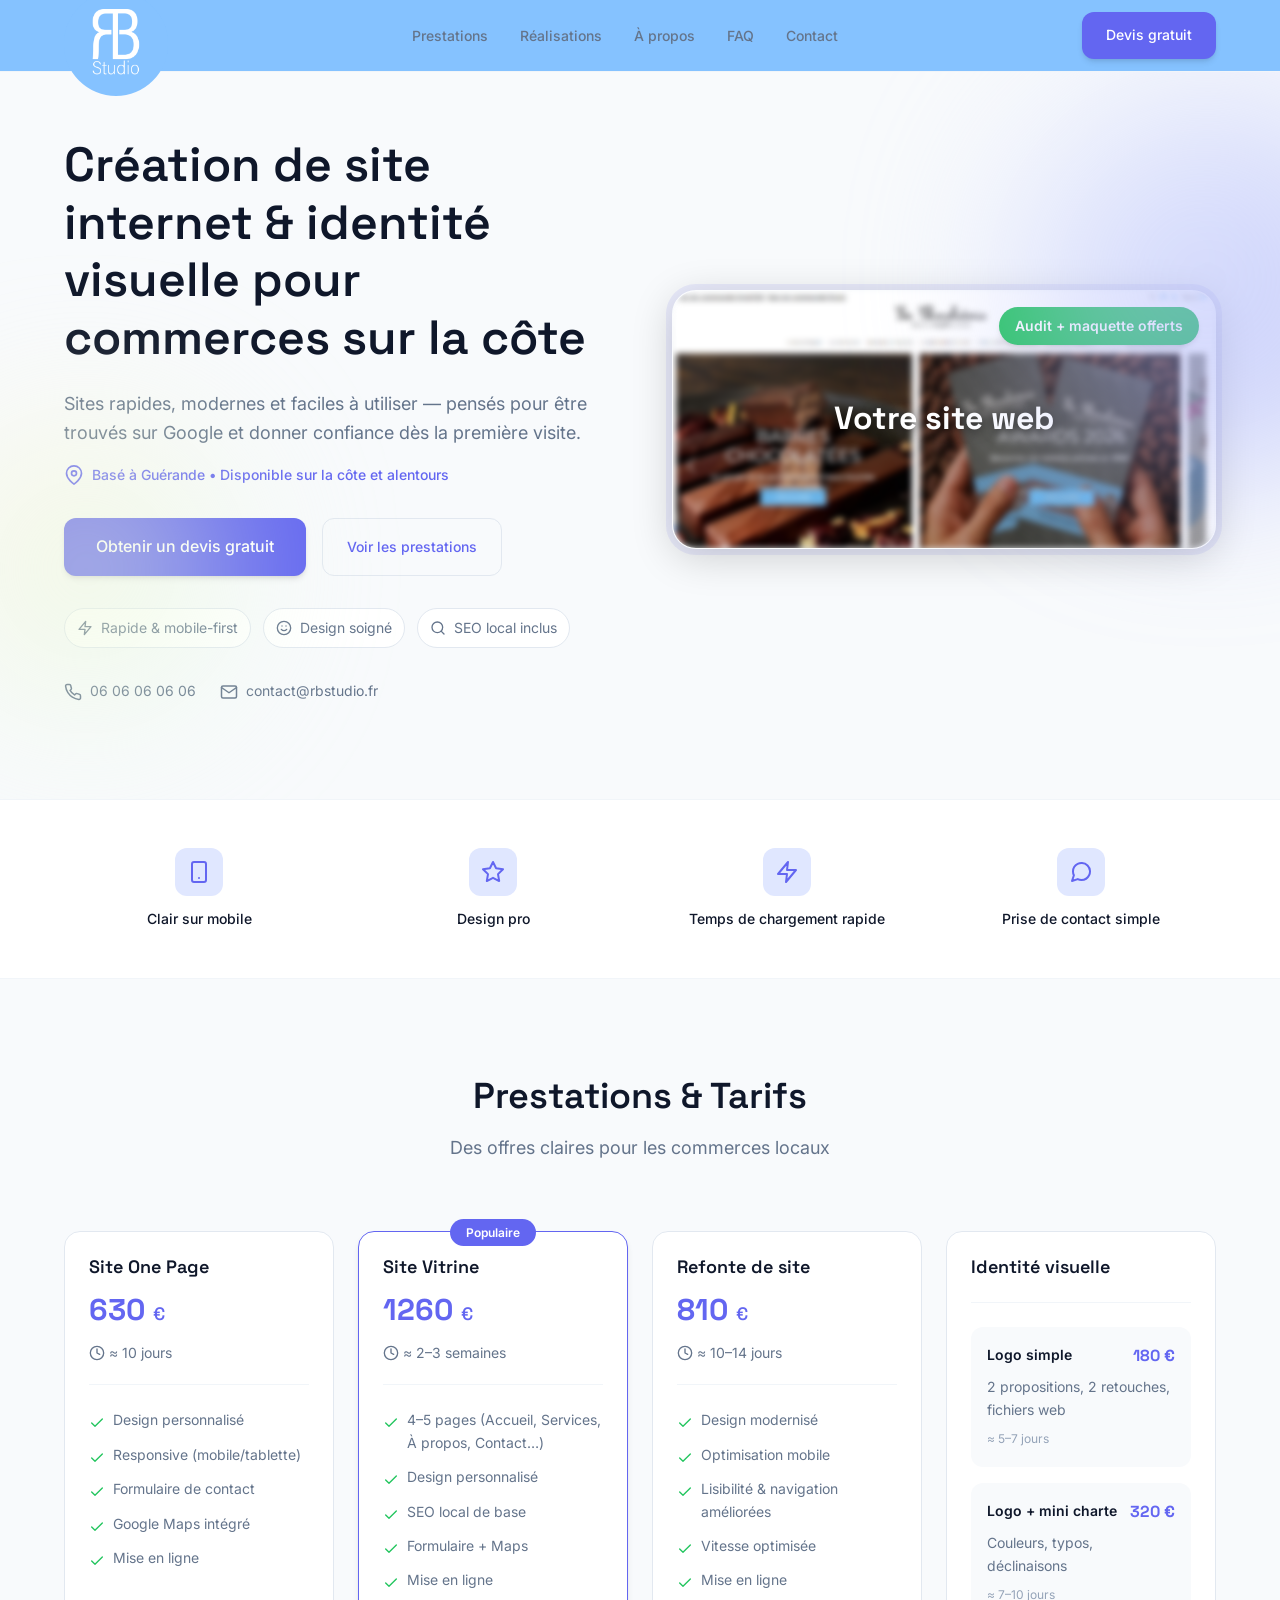
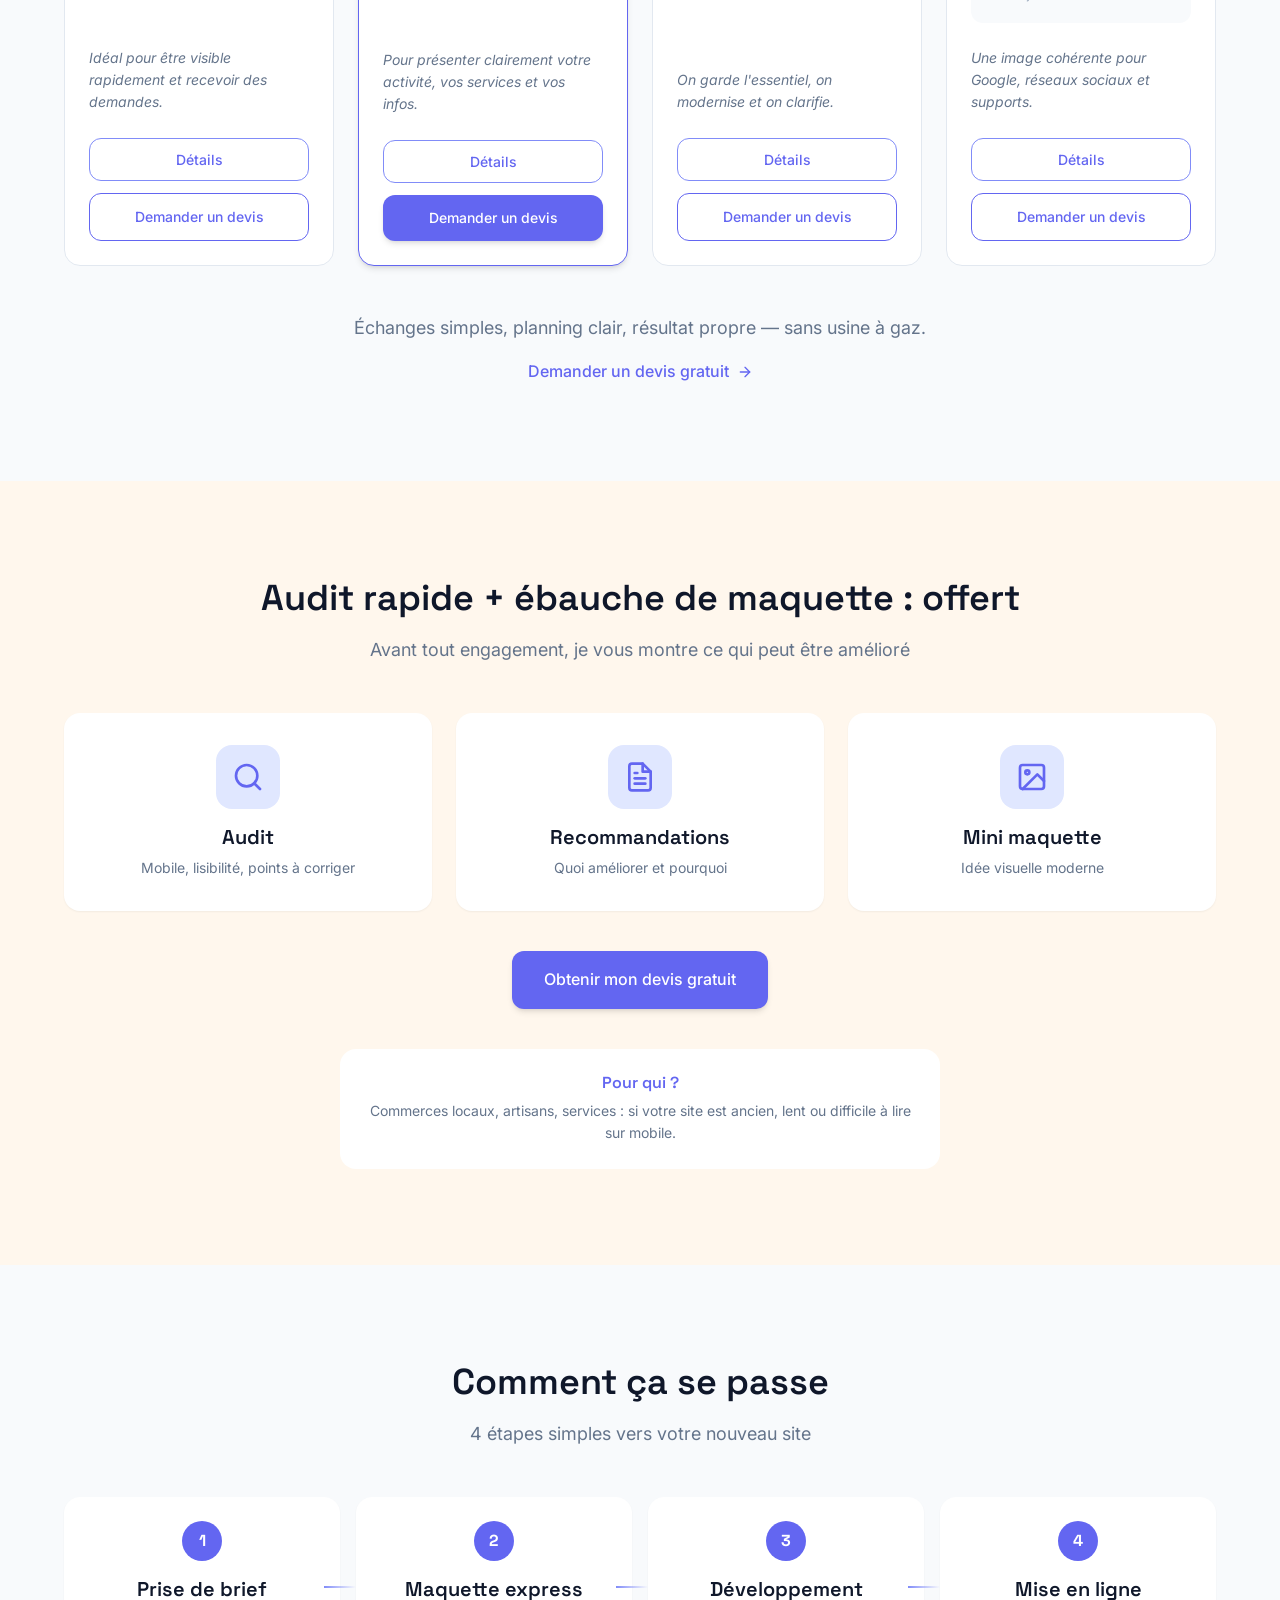
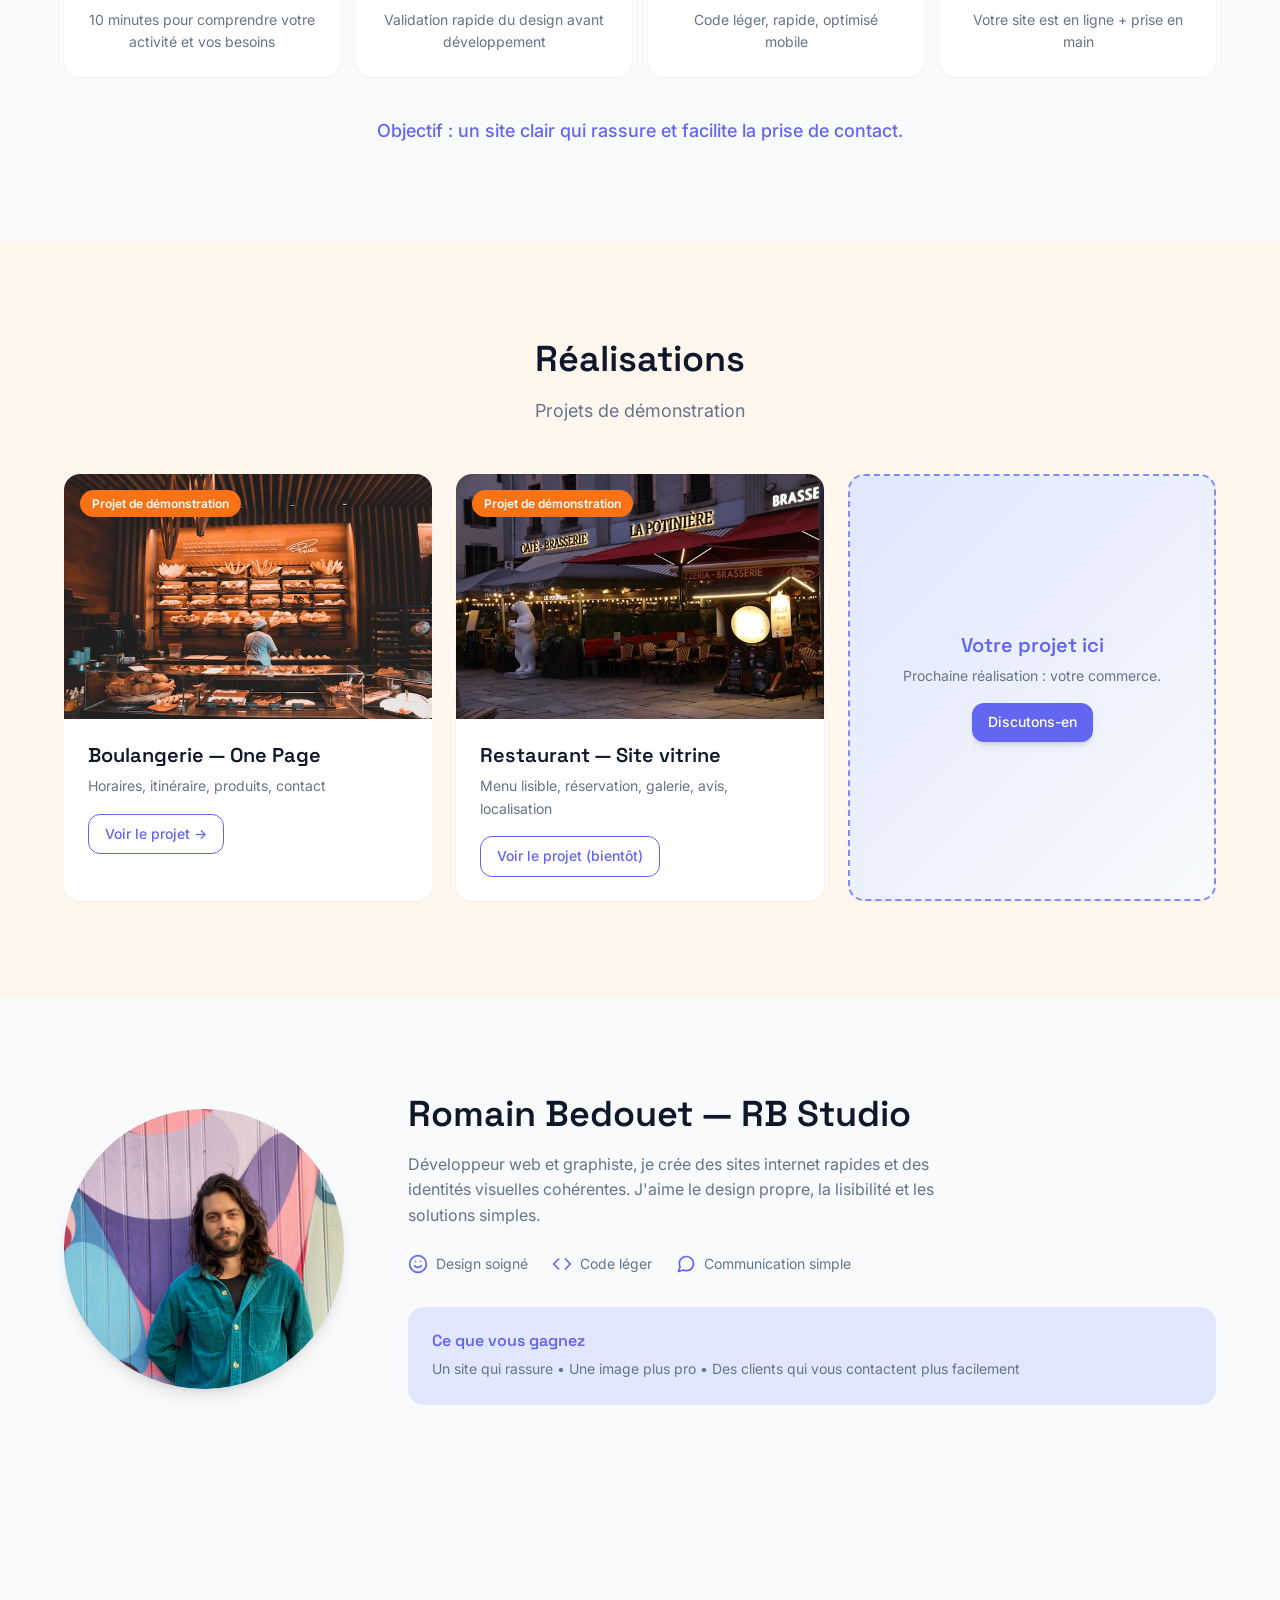
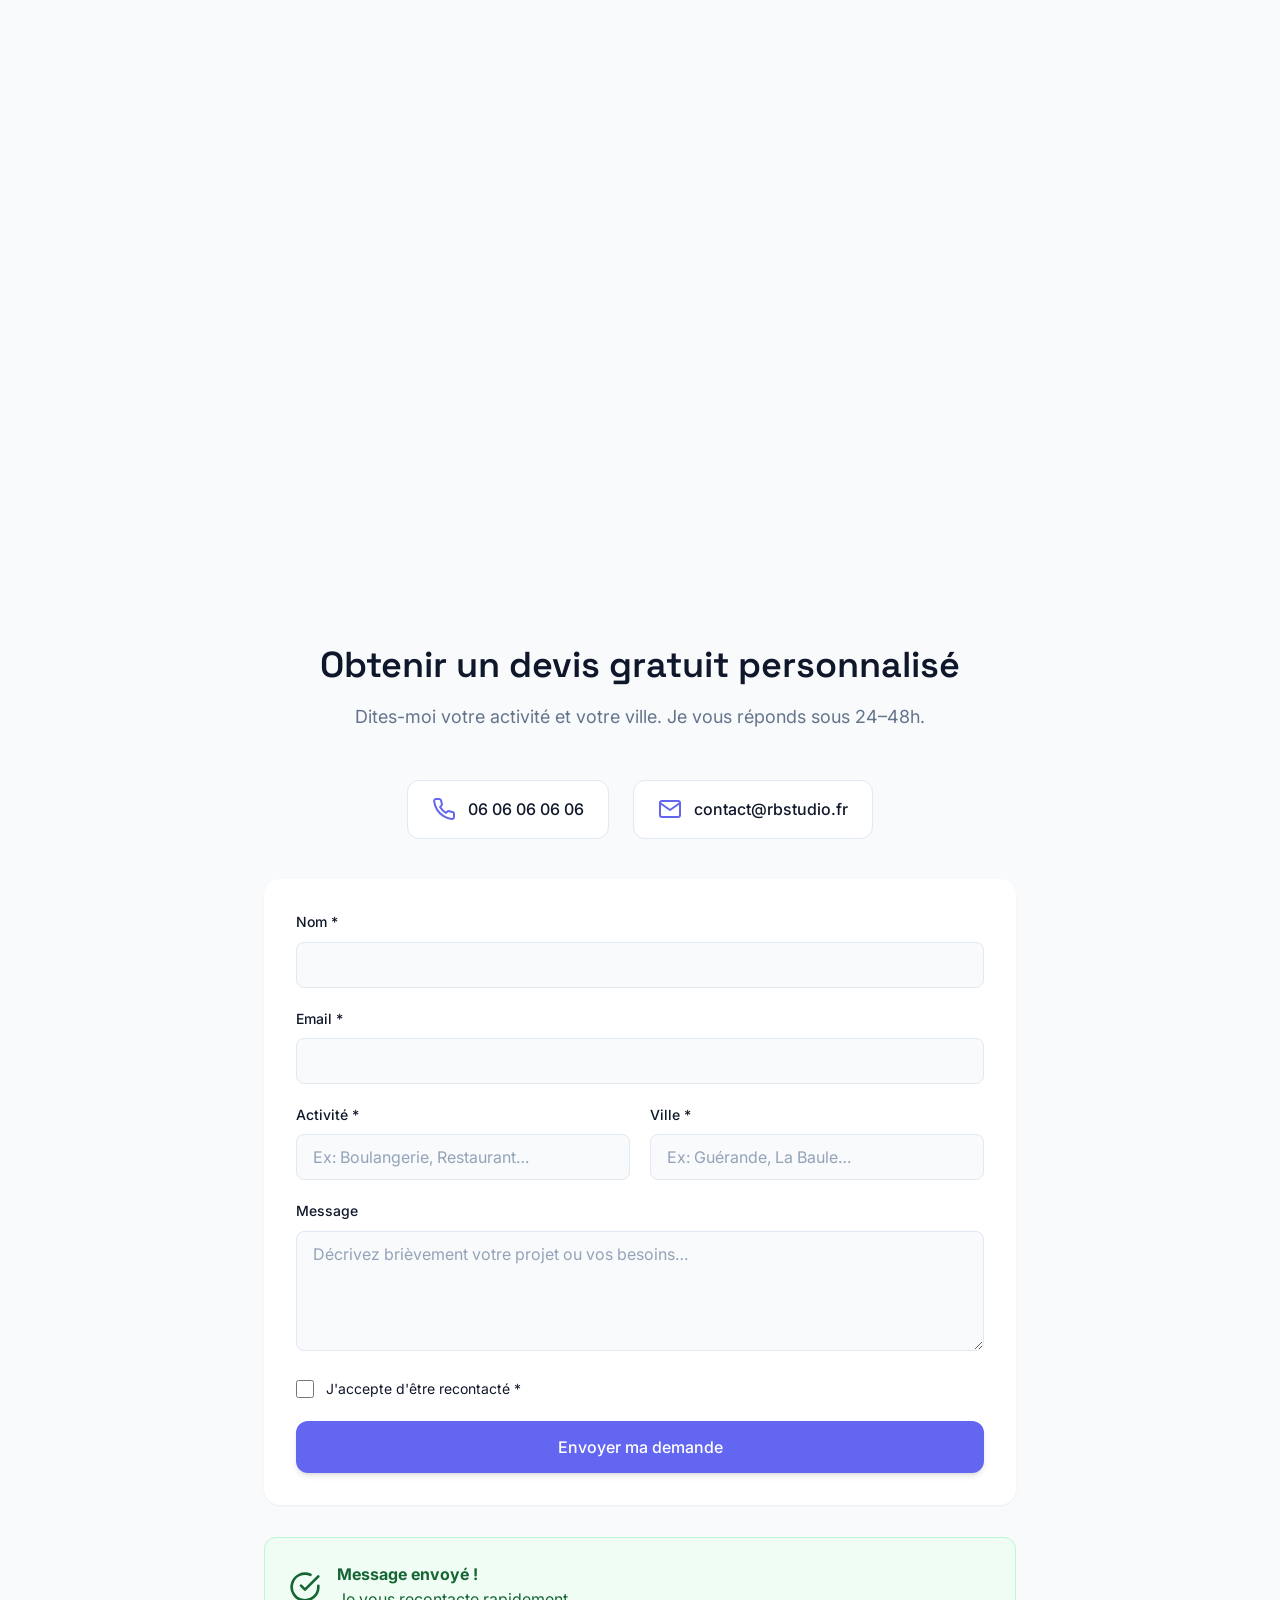
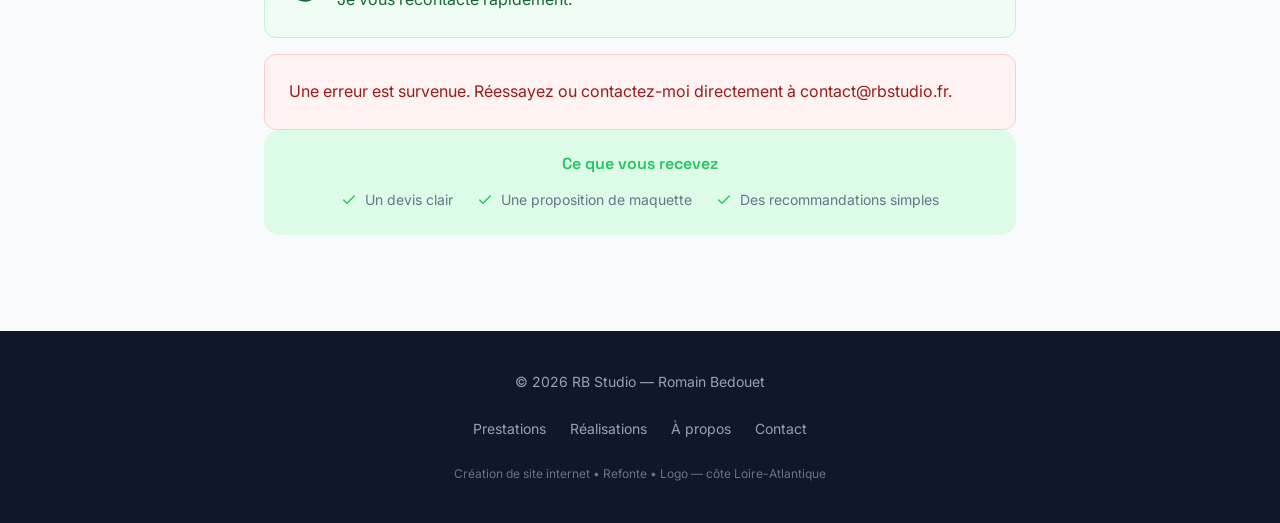
==== commit 47cd255e: "configuration mail to" ====
--- a/index.html
+++ b/index.html
@@ -46,7 +46,7 @@
             "name": "Romain Bedouet"
         },
         "description": "Création de site internet et identité visuelle pour commerces locaux sur la côte Loire-Atlantique",
-        "email": "romainbedouetdev@gmail.com",
+        "email": "contact@rbstudio.fr",
         "telephone": "+33606060606",
         "url": "https://example.com",
         "areaServed": {
@@ -156,12 +156,12 @@
                             </svg>
                             06 06 06 06 06
                         </a>
-                        <a href="mailto:romainbedouetdev@gmail.com" class="quick-contact__link">
+                        <a href="mailto:contact@rbstudio.fr" class="quick-contact__link">
                             <svg class="icon" width="18" height="18" viewBox="0 0 24 24" fill="none" stroke="currentColor" stroke-width="2" stroke-linecap="round" stroke-linejoin="round" aria-hidden="true">
                                 <path d="M4 4h16c1.1 0 2 .9 2 2v12c0 1.1-.9 2-2 2H4c-1.1 0-2-.9-2-2V6c0-1.1.9-2 2-2z"></path>
                                 <polyline points="22,6 12,13 2,6"></polyline>
                             </svg>
-                            romainbedouetdev@gmail.com
+                            contact@rbstudio.fr
                         </a>
                     </div>
                 </div>
@@ -169,7 +169,8 @@
                 <!-- Hero Visual -->
                 <div class="hero__visual">
                     <div class="hero__image-wrapper">
-                        <img src="https://placehold.co/900x700/E0E7FF/6366F1?text=Votre+site+web" alt="Aperçu d'un site web moderne et responsive" class="hero__image" width="900" height="700" loading="eager">
+                        <img src="assets/img/votre site.png" alt="Aperçu d'un site web moderne et responsive" class="hero__image" width="900" height="700" loading="eager">
+                        <span class="hero__image-label">Votre site web</span>
                         <span class="hero__badge">Audit + maquette offerts</span>
                     </div>
                 </div>
@@ -280,9 +281,9 @@
 
                     <!-- Site Vitrine -->
                     <div class="pricing-card-wrapper">
+                        <span class="pricing-card__badge">Populaire</span>
                         <article class="pricing-card pricing-card--featured">
                             <div class="pricing-card__front">
-                                <span class="pricing-card__badge">Populaire</span>
                                 <div class="pricing-card__header">
                                     <h3 class="pricing-card__title">Site Vitrine</h3>
                                     <p class="pricing-card__price">1260 <span>€</span></p>
@@ -545,12 +546,12 @@
                     <article class="project-card">
                         <span class="project-card__label">Projet de démonstration</span>
                         <div class="project-card__image">
-                            <img src="https://placehold.co/1200x800/FEF3C7/F59E0B?text=Boulangerie" alt="Aperçu du projet de démonstration : site pour boulangerie" width="1200" height="800" loading="lazy">
+                            <img src="assets/img/Boulangerie aléatoire.jpg" alt="Aperçu du projet de démonstration : site pour boulangerie" width="1200" height="800" loading="lazy">
                         </div>
                         <div class="project-card__content">
                             <h3 class="project-card__title">Boulangerie — One Page</h3>
                             <p class="project-card__desc">Horaires, itinéraire, produits, contact</p>
-                            <a href="#" class="btn btn--outline btn--sm" aria-label="Voir le projet boulangerie (bientôt disponible)">Voir le projet (bientôt)</a>
+                            <a href="boulangerie/index.html" class="btn btn--outline btn--sm" aria-label="Voir le projet boulangerie">Voir le projet →</a>
                         </div>
                     </article>
 
@@ -558,7 +559,7 @@
                     <article class="project-card">
                         <span class="project-card__label">Projet de démonstration</span>
                         <div class="project-card__image">
-                            <img src="https://placehold.co/1200x800/DBEAFE/3B82F6?text=Restaurant" alt="Aperçu du projet de démonstration : site pour restaurant" width="1200" height="800" loading="lazy">
+                            <img src="assets/img/restaurant.jpg" alt="Aperçu du projet de démonstration : site pour restaurant" width="1200" height="800" loading="lazy">
                         </div>
                         <div class="project-card__content">
                             <h3 class="project-card__title">Restaurant — Site vitrine</h3>
@@ -584,7 +585,7 @@
             <div class="container">
                 <div class="about__grid">
                     <div class="about__image">
-                        <img src="https://placehold.co/400x400/E0E7FF/6366F1?text=RB" alt="Portrait de Romain Bedouet, développeur web et graphiste" width="400" height="400" loading="lazy">
+                        <img src="assets/img/romain.jpg" alt="Portrait de Romain Bedouet, développeur web et graphiste" width="400" height="400" loading="lazy">
                     </div>
                     <div class="about__content">
                         <h2 class="about__title">Romain Bedouet — RB Studio</h2>
@@ -711,17 +712,22 @@
                         </svg>
                         06 06 06 06 06
                     </a>
-                    <a href="mailto:romainbedouetdev@gmail.com" class="contact__link contact__link--email">
+                    <a href="mailto:contact@rbstudio.fr" class="contact__link contact__link--email">
                         <svg class="icon" width="24" height="24" viewBox="0 0 24 24" fill="none" stroke="currentColor" stroke-width="2" stroke-linecap="round" stroke-linejoin="round" aria-hidden="true">
                             <path d="M4 4h16c1.1 0 2 .9 2 2v12c0 1.1-.9 2-2 2H4c-1.1 0-2-.9-2-2V6c0-1.1.9-2 2-2z"></path>
                             <polyline points="22,6 12,13 2,6"></polyline>
                         </svg>
-                        romainbedouetdev@gmail.com
+                        contact@rbstudio.fr
                     </a>
                 </div>
 
                 <!-- Contact Form -->
-                <form class="contact__form" action="mailto:romainbedouetdev@gmail.com" method="POST" enctype="text/plain">
+                <form class="contact__form" action="https://api.web3forms.com/submit" method="POST">
+                    <input type="hidden" name="access_key" value="5644ac50-2cfd-49f7-ab90-b3afc59f6ce2">
+                    <input type="hidden" name="subject" value="Nouveau devis — RB Studio">
+                    <input type="hidden" name="redirect" value="false">
+                    <input type="hidden" name="replyto" value="contact@rbstudio.fr">
+                    <input type="hidden" name="from_name" value="RB Studio">
                     <div class="form__group">
                         <label for="name" class="form__label">Nom *</label>
                         <input type="text" id="name" name="name" class="form__input" required autocomplete="name">
@@ -755,6 +761,15 @@
 
                     <button type="submit" class="btn btn--primary btn--lg btn--full">Envoyer ma demande</button>
                 </form>
+
+                <div id="form-success" class="form__feedback form__feedback--success" hidden>
+                    <svg width="32" height="32" viewBox="0 0 24 24" fill="none" stroke="currentColor" stroke-width="2" stroke-linecap="round" stroke-linejoin="round" aria-hidden="true"><path d="M22 11.08V12a10 10 0 1 1-5.93-9.14"></path><polyline points="22 4 12 14.01 9 11.01"></polyline></svg>
+                    <p><strong>Message envoyé !</strong><br>Je vous recontacte rapidement.</p>
+                </div>
+
+                <div id="form-error" class="form__feedback form__feedback--error" hidden>
+                    <p>Une erreur est survenue. Réessayez ou contactez-moi directement à <a href="mailto:contact@rbstudio.fr">contact@rbstudio.fr</a>.</p>
+                </div>
 
                 <!-- What you get -->
                 <div class="contact__benefits">
--- a/assets/css/styles.css
+++ b/assets/css/styles.css
@@ -347,7 +347,7 @@
   right: 0;
   z-index: 100;
   height: var(--header-height);
-  background-color: rgba(133, 194, 255, 0.95);
+  background-color: rgb(133, 194, 255);
   backdrop-filter: blur(10px);
   border-bottom: 1px solid var(--color-border-light);
 }
@@ -362,10 +362,20 @@
 .header__logo {
   display: flex;
   align-items: center;
+  justify-content: center;
+  width: 104px;
+  height: 104px;
+  border-radius: 50%;
+  background-color: rgb(133, 194, 255);
+  backdrop-filter: blur(10px);
+  flex-shrink: 0;
+  position: relative;
+  z-index: 1;
+  margin-top: 16px;
 }
 
 .logo__img {
-  height: 40px;
+  height: 70px;
   width: auto;
 }
 
@@ -625,11 +635,30 @@
 
 .hero__image-wrapper {
   position: relative;
+  border-radius: var(--radius-2xl);
+  border: 1.5px solid rgba(255,255,255,0.25);
+  box-shadow: 0 8px 40px rgba(0,0,0,0.18), 0 0 0 6px rgba(99,102,241,0.10);
+  overflow: hidden;
 }
 
 .hero__image {
   border-radius: var(--radius-2xl);
   box-shadow: var(--shadow-xl);
+  filter: blur(3px);
+}
+
+.hero__image-label {
+  position: absolute;
+  top: 50%;
+  left: 50%;
+  transform: translate(-50%, -50%);
+  color: #fff;
+  font-family: var(--font-heading);
+  font-size: 2rem;
+  font-weight: 700;
+  text-shadow: 0 2px 12px rgba(0,0,0,0.5);
+  pointer-events: none;
+  white-space: nowrap;
 }
 
 .hero__badge {
@@ -725,6 +754,7 @@
 .prestations__grid {
   display: grid;
   gap: var(--space-6);
+  padding-top: var(--space-5);
 }
 
 @media (min-width: 768px) {
@@ -741,11 +771,14 @@
 
 /* Flip Card Wrapper */
 .pricing-card-wrapper {
+  position: relative;
   perspective: 1000px;
+  height: 100%;
 }
 
 .pricing-card {
   position: relative;
+  height: 100%;
   transform-style: preserve-3d;
   transition: transform 0.6s ease;
 }
@@ -768,6 +801,7 @@
 
 .pricing-card__front {
   position: relative;
+  height: 100%;
 }
 
 .pricing-card__back {
@@ -891,6 +925,7 @@
   top: calc(-1 * var(--space-3));
   left: 50%;
   transform: translateX(-50%);
+  z-index: 5;
   padding: var(--space-1) var(--space-4);
   background-color: var(--color-primary);
   color: var(--color-white);
@@ -1511,6 +1546,32 @@
   cursor: pointer;
 }
 
+/* Form Feedback */
+.form__feedback {
+  display: flex;
+  align-items: center;
+  gap: var(--space-4);
+  padding: var(--space-6);
+  border-radius: var(--radius-lg);
+  margin-top: var(--space-4);
+}
+
+.form__feedback--success {
+  background-color: #f0fdf4;
+  color: #166534;
+  border: 1px solid #bbf7d0;
+}
+
+.form__feedback--error {
+  background-color: #fef2f2;
+  color: #991b1b;
+  border: 1px solid #fecaca;
+}
+
+.form__feedback p {
+  margin: 0;
+}
+
 /* Contact Benefits */
 .contact__benefits {
   padding: var(--space-6);
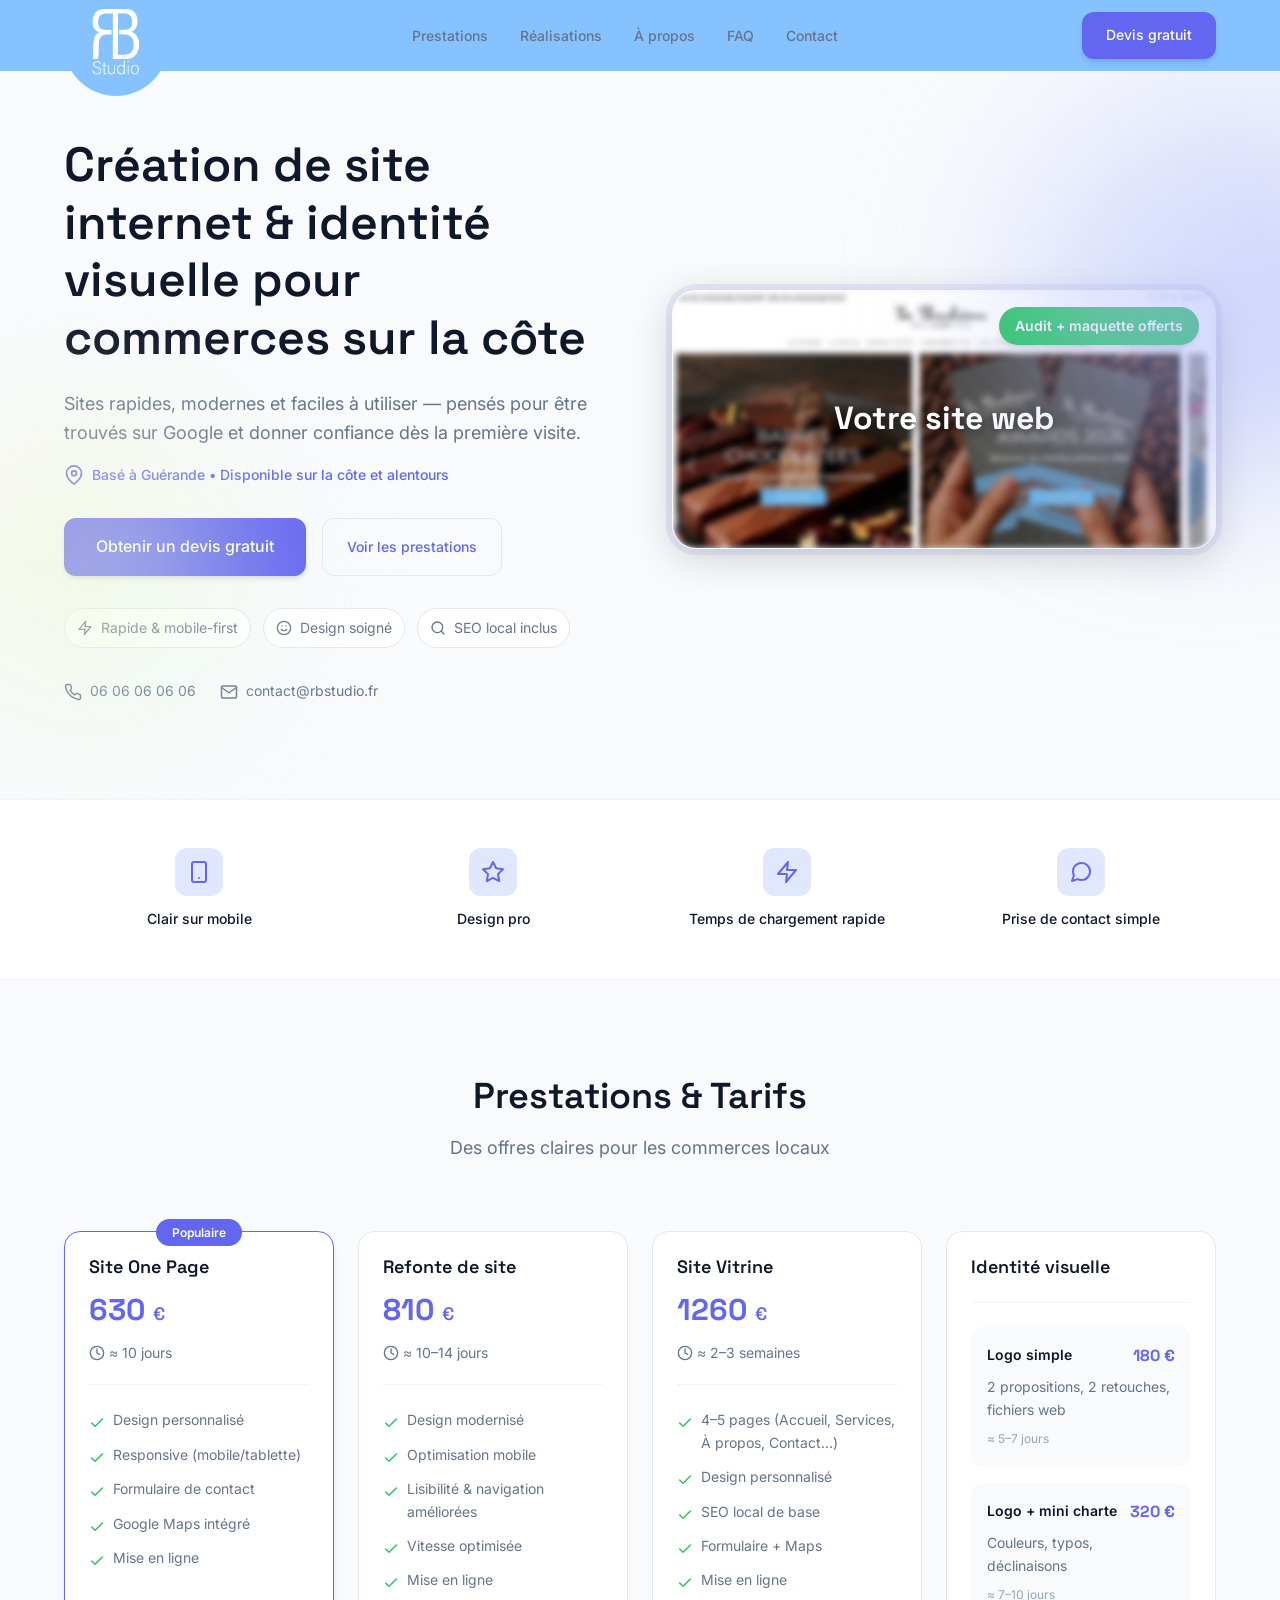
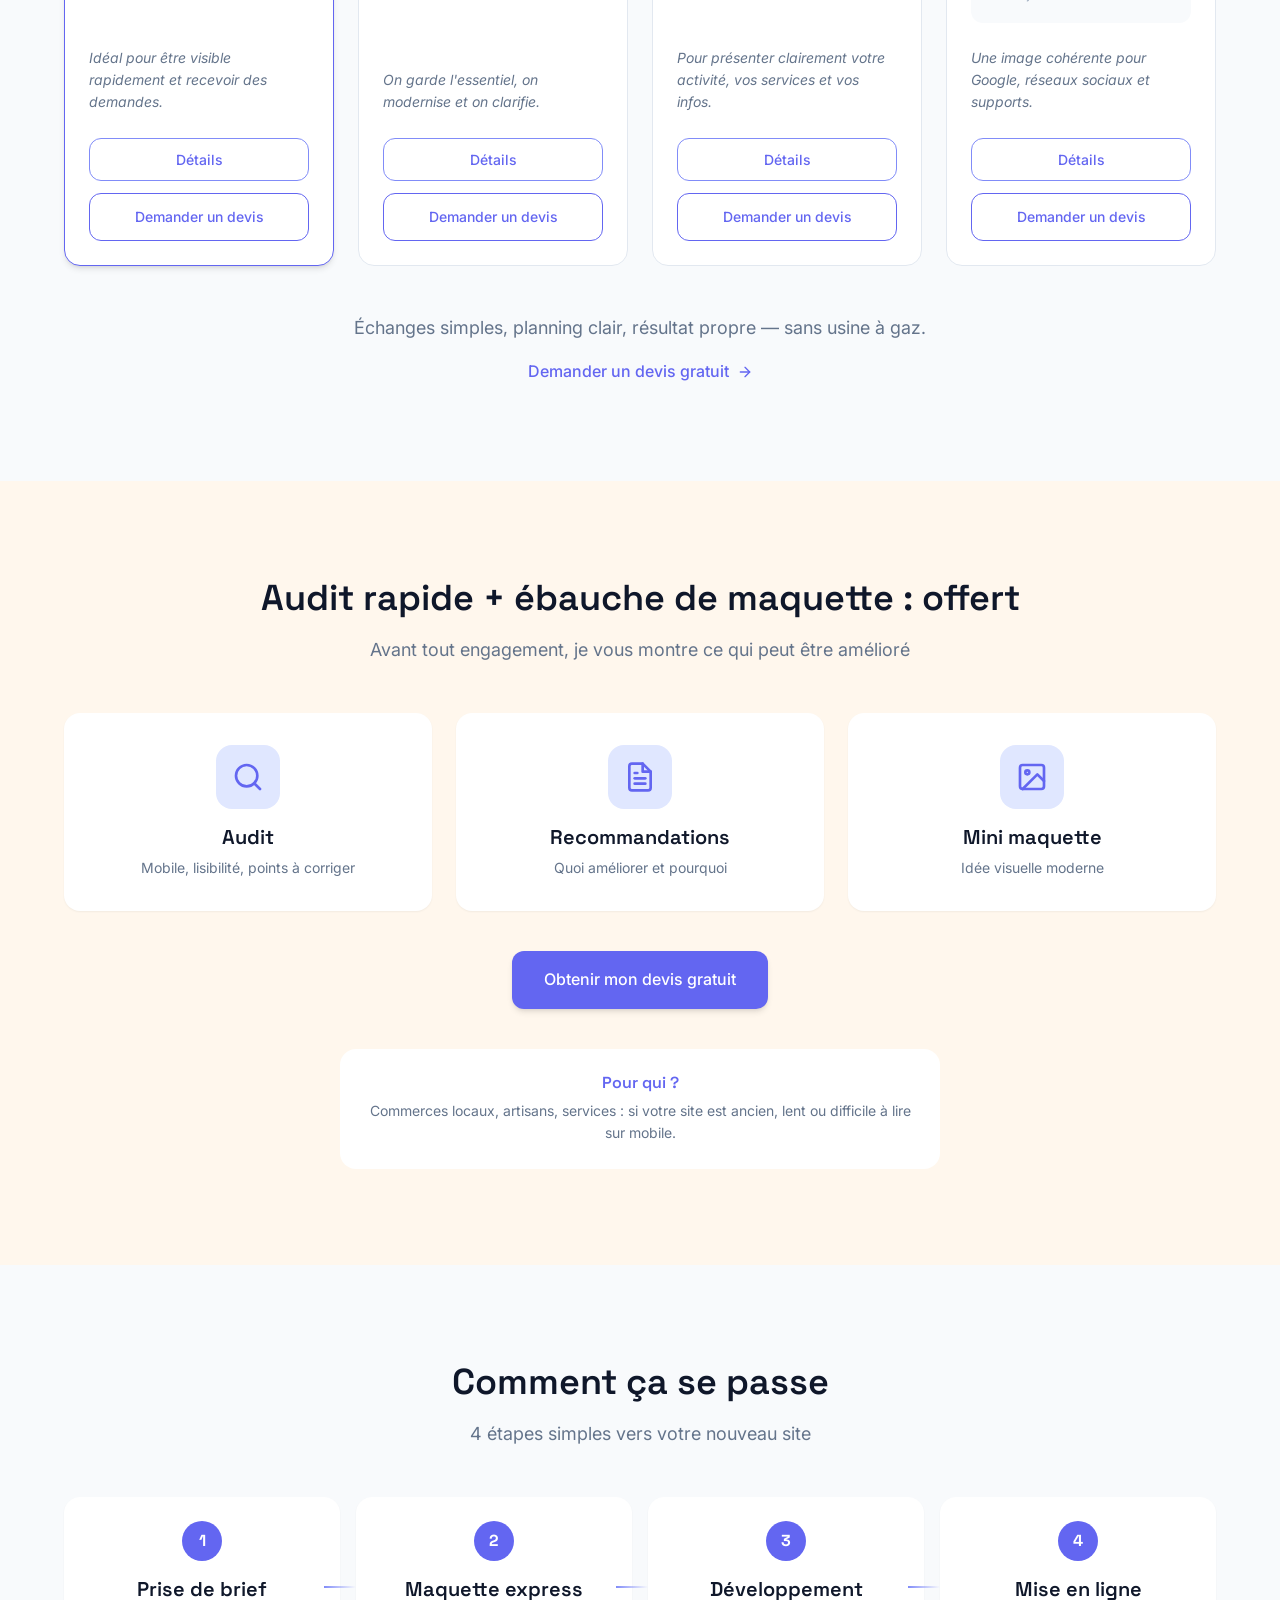
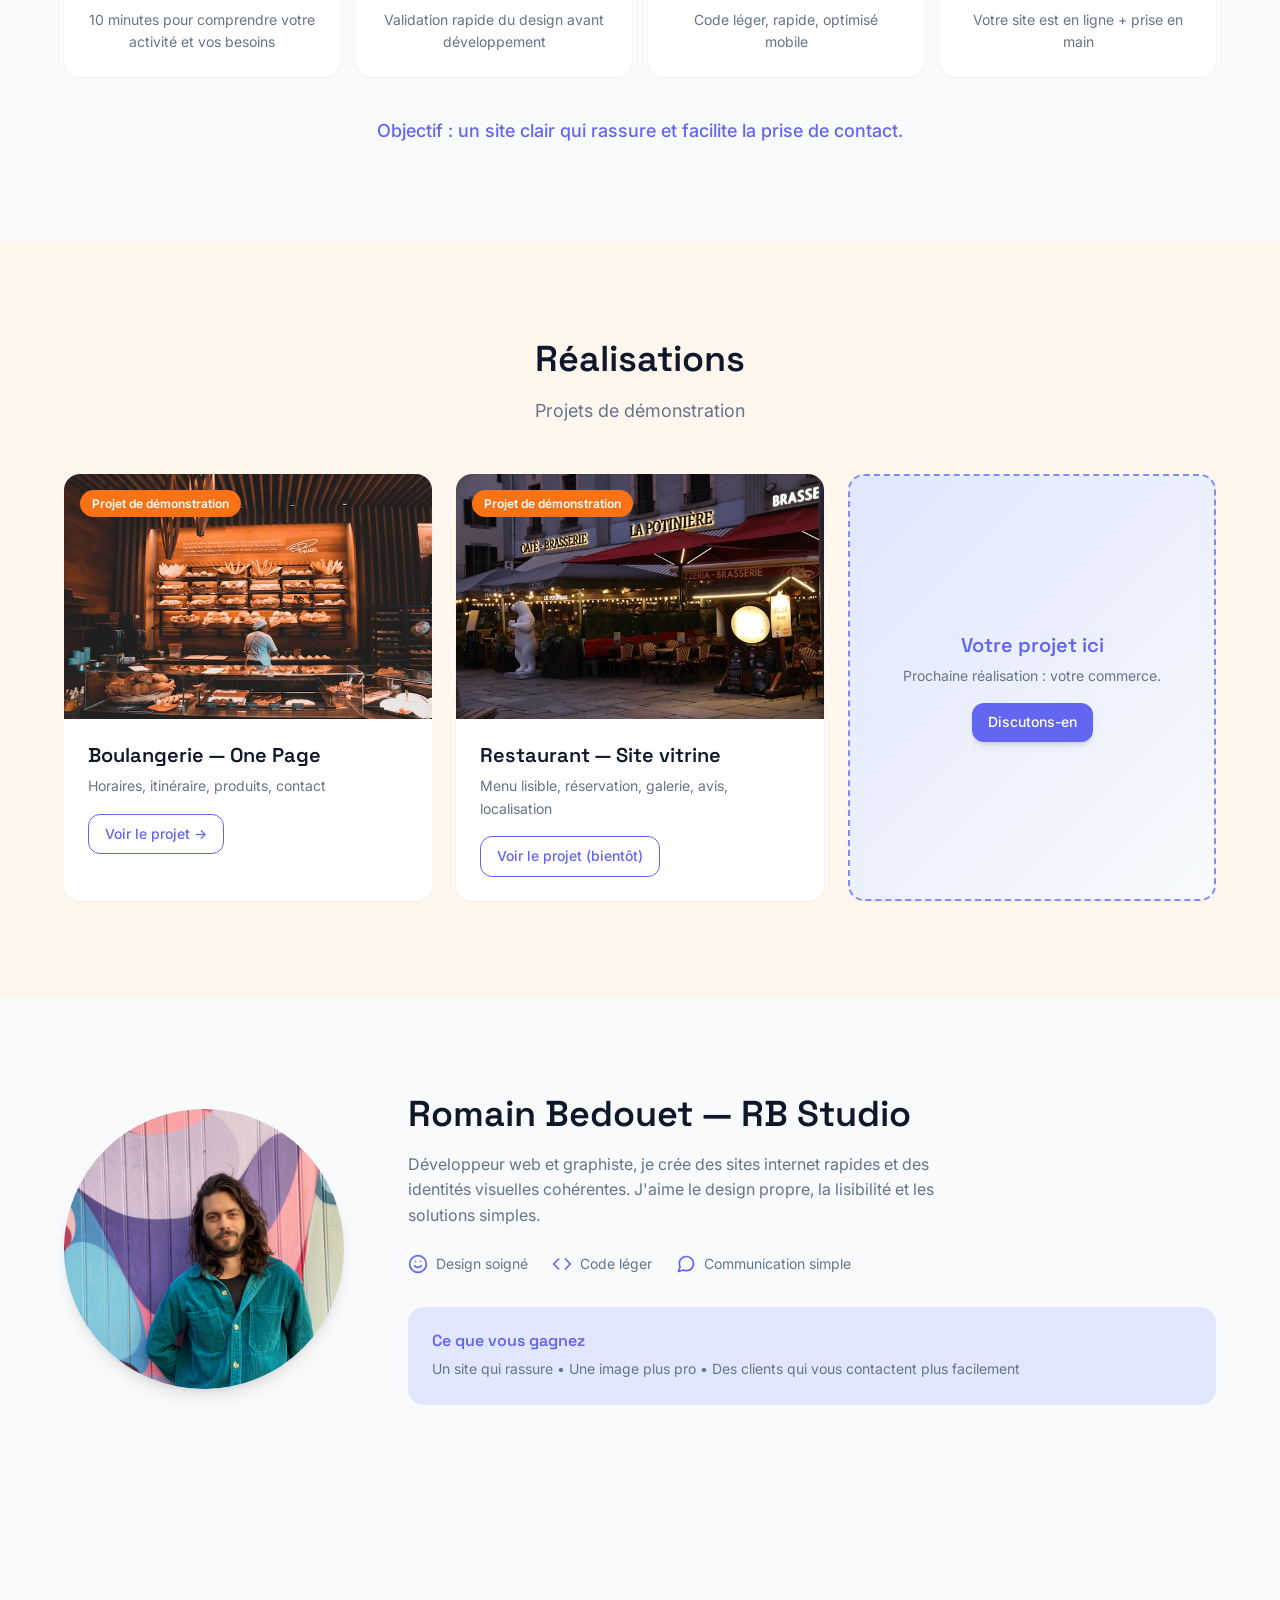
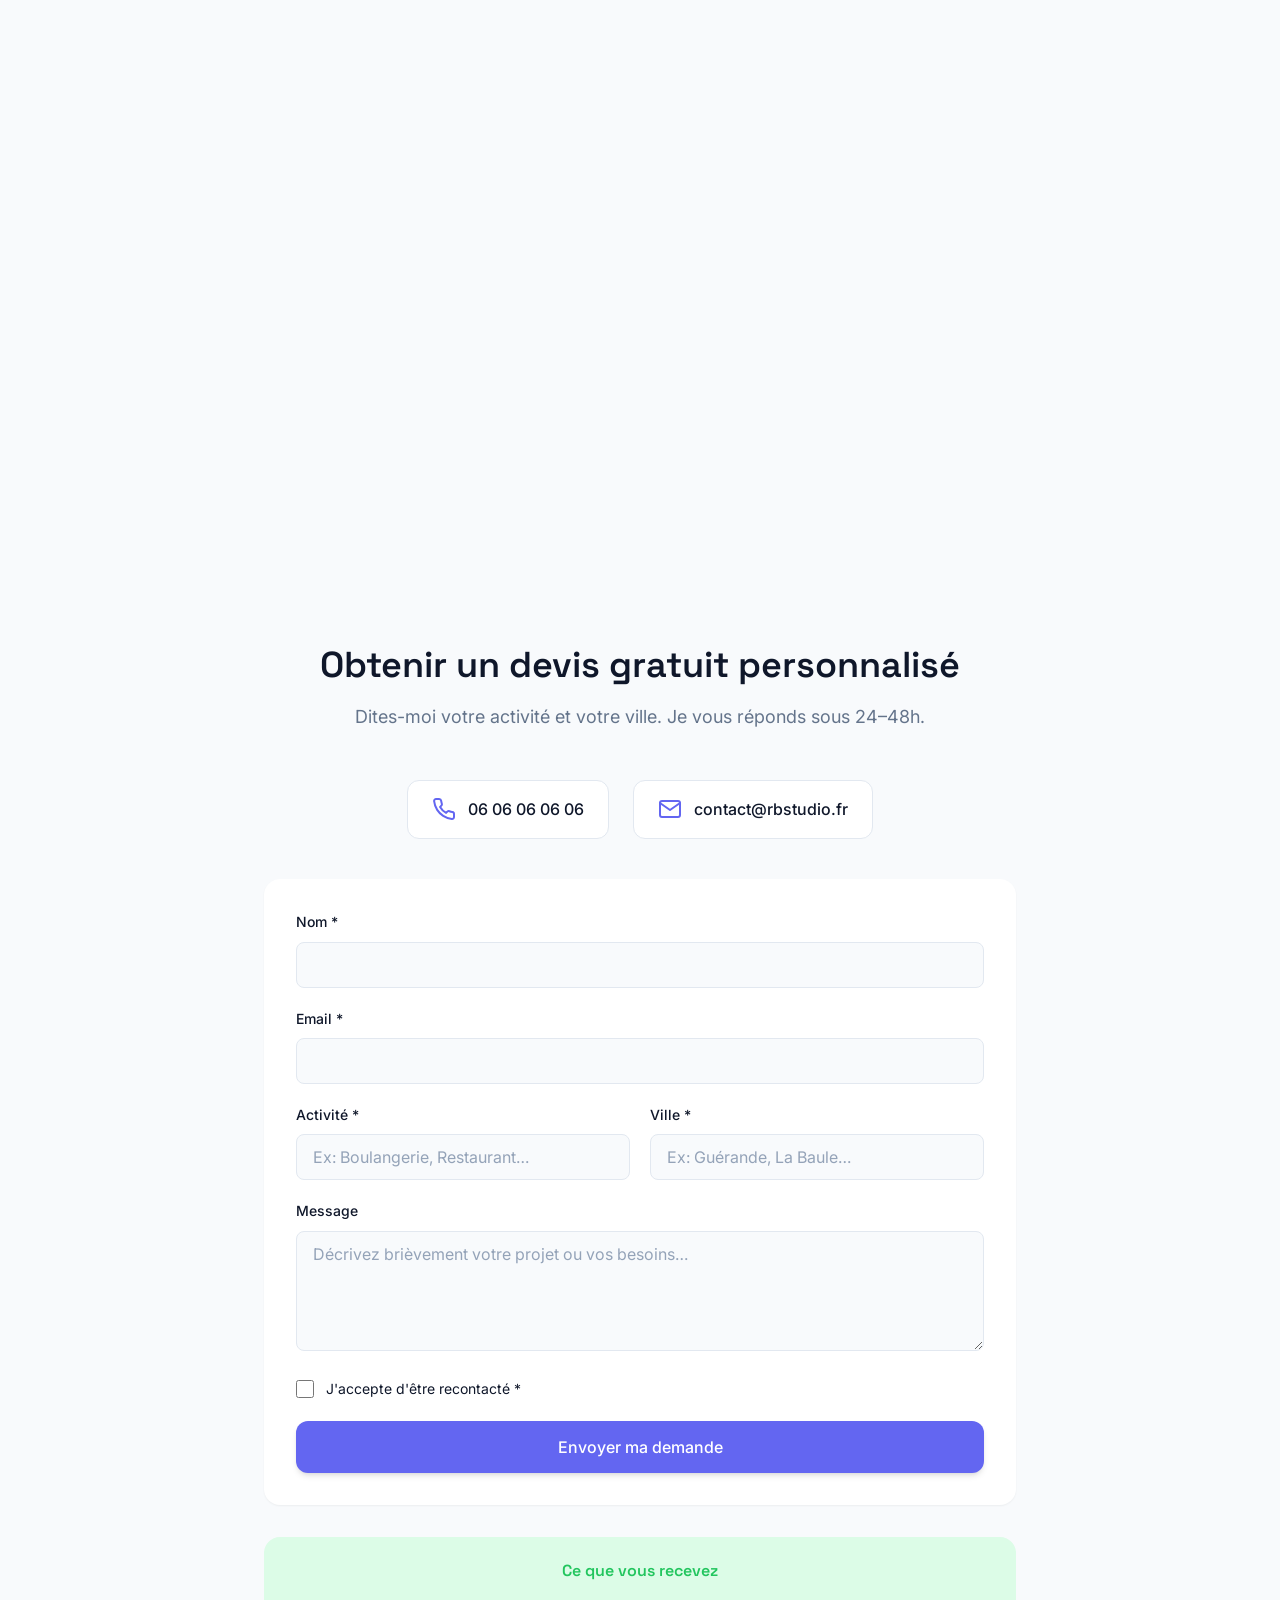
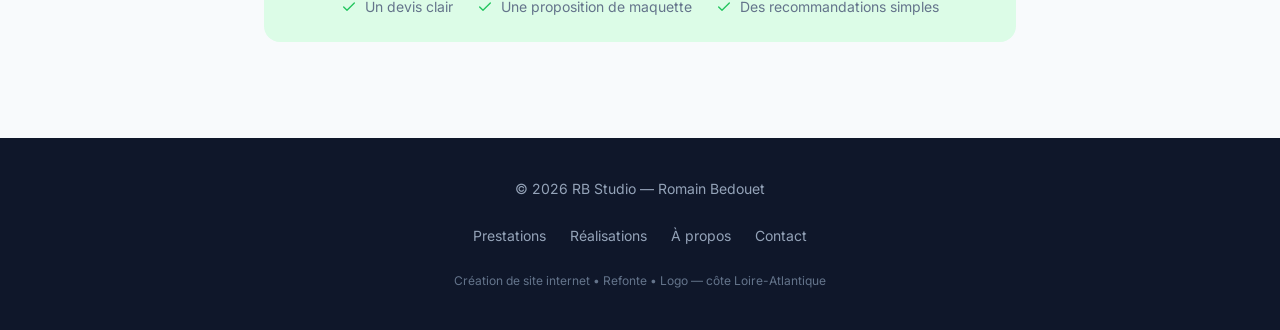
==== commit 8e89d9a0: "Réajustement du design" ====
--- a/index.html
+++ b/index.html
@@ -233,7 +233,8 @@
                 <div class="prestations__grid">
                     <!-- Site One Page -->
                     <div class="pricing-card-wrapper">
-                        <article class="pricing-card">
+                        <span class="pricing-card__badge">Populaire</span>
+                        <article class="pricing-card pricing-card--featured">
                             <div class="pricing-card__front">
                                 <div class="pricing-card__header">
                                     <h3 class="pricing-card__title">Site One Page</h3>
@@ -279,55 +280,6 @@
                         </article>
                     </div>
 
-                    <!-- Site Vitrine -->
-                    <div class="pricing-card-wrapper">
-                        <span class="pricing-card__badge">Populaire</span>
-                        <article class="pricing-card pricing-card--featured">
-                            <div class="pricing-card__front">
-                                <div class="pricing-card__header">
-                                    <h3 class="pricing-card__title">Site Vitrine</h3>
-                                    <p class="pricing-card__price">1260 <span>€</span></p>
-                                    <span class="pricing-card__delay">
-                                        <svg class="icon" width="16" height="16" viewBox="0 0 24 24" fill="none" stroke="currentColor" stroke-width="2" stroke-linecap="round" stroke-linejoin="round" aria-hidden="true">
-                                            <circle cx="12" cy="12" r="10"></circle>
-                                            <polyline points="12 6 12 12 16 14"></polyline>
-                                        </svg>
-                                        ≈ 2–3 semaines
-                                    </span>
-                                </div>
-                                <ul class="pricing-card__features">
-                                    <li>4–5 pages (Accueil, Services, À propos, Contact…)</li>
-                                    <li>Design personnalisé</li>
-                                    <li>SEO local de base</li>
-                                    <li>Formulaire + Maps</li>
-                                    <li>Mise en ligne</li>
-                                </ul>
-                                <p class="pricing-card__description">Pour présenter clairement votre activité, vos services et vos infos.</p>
-                                <div class="pricing-card__actions">
-                                    <button class="pricing-card__details-btn" aria-label="Voir les détails">Détails</button>
-                                    <a href="#contact" class="btn btn--primary btn--full">Demander un devis</a>
-                                </div>
-                            </div>
-                            <div class="pricing-card__back">
-                                <button class="pricing-card__close-btn" aria-label="Fermer les détails">
-                                    <svg width="20" height="20" viewBox="0 0 24 24" fill="none" stroke="currentColor" stroke-width="2" stroke-linecap="round" stroke-linejoin="round">
-                                        <line x1="18" y1="6" x2="6" y2="18"></line>
-                                        <line x1="6" y1="6" x2="18" y2="18"></line>
-                                    </svg>
-                                </button>
-                                <h4 class="pricing-card__back-title">Site Vitrine — Détails</h4>
-                                <ul class="pricing-card__details-list">
-                                    <li><strong>4–5 pages</strong> — Structure complète : Accueil, Services, À propos, Contact, etc.</li>
-                                    <li><strong>Design personnalisé</strong> — Identité visuelle unique qui reflète votre activité</li>
-                                    <li><strong>SEO local</strong> — Optimisation pour être trouvé sur Google dans votre zone</li>
-                                    <li><strong>Formulaire + Maps</strong> — Contact facile et localisation intégrée</li>
-                                    <li><strong>Mise en ligne</strong> — Configuration complète hébergement et domaine</li>
-                                </ul>
-                                <a href="#contact" class="btn btn--primary btn--full">Demander un devis</a>
-                            </div>
-                        </article>
-                    </div>
-
                     <!-- Refonte -->
                     <div class="pricing-card-wrapper">
                         <article class="pricing-card">
@@ -370,6 +322,54 @@
                                     <li><strong>Lisibilité améliorée</strong> — Typographie et contrastes optimisés</li>
                                     <li><strong>Vitesse optimisée</strong> — Chargement rapide pour ne pas perdre de visiteurs</li>
                                     <li><strong>Mise en ligne</strong> — Migration et mise à jour sans interruption</li>
+                                </ul>
+                                <a href="#contact" class="btn btn--outline btn--full">Demander un devis</a>
+                            </div>
+                        </article>
+                    </div>
+
+                    <!-- Site Vitrine -->
+                    <div class="pricing-card-wrapper">
+                        <article class="pricing-card">
+                            <div class="pricing-card__front">
+                                <div class="pricing-card__header">
+                                    <h3 class="pricing-card__title">Site Vitrine</h3>
+                                    <p class="pricing-card__price">1260 <span>€</span></p>
+                                    <span class="pricing-card__delay">
+                                        <svg class="icon" width="16" height="16" viewBox="0 0 24 24" fill="none" stroke="currentColor" stroke-width="2" stroke-linecap="round" stroke-linejoin="round" aria-hidden="true">
+                                            <circle cx="12" cy="12" r="10"></circle>
+                                            <polyline points="12 6 12 12 16 14"></polyline>
+                                        </svg>
+                                        ≈ 2–3 semaines
+                                    </span>
+                                </div>
+                                <ul class="pricing-card__features">
+                                    <li>4–5 pages (Accueil, Services, À propos, Contact…)</li>
+                                    <li>Design personnalisé</li>
+                                    <li>SEO local de base</li>
+                                    <li>Formulaire + Maps</li>
+                                    <li>Mise en ligne</li>
+                                </ul>
+                                <p class="pricing-card__description">Pour présenter clairement votre activité, vos services et vos infos.</p>
+                                <div class="pricing-card__actions">
+                                    <button class="pricing-card__details-btn" aria-label="Voir les détails">Détails</button>
+                                    <a href="#contact" class="btn btn--outline btn--full">Demander un devis</a>
+                                </div>
+                            </div>
+                            <div class="pricing-card__back">
+                                <button class="pricing-card__close-btn" aria-label="Fermer les détails">
+                                    <svg width="20" height="20" viewBox="0 0 24 24" fill="none" stroke="currentColor" stroke-width="2" stroke-linecap="round" stroke-linejoin="round">
+                                        <line x1="18" y1="6" x2="6" y2="18"></line>
+                                        <line x1="6" y1="6" x2="18" y2="18"></line>
+                                    </svg>
+                                </button>
+                                <h4 class="pricing-card__back-title">Site Vitrine — Détails</h4>
+                                <ul class="pricing-card__details-list">
+                                    <li><strong>4–5 pages</strong> — Structure complète : Accueil, Services, À propos, Contact, etc.</li>
+                                    <li><strong>Design personnalisé</strong> — Identité visuelle unique qui reflète votre activité</li>
+                                    <li><strong>SEO local</strong> — Optimisation pour être trouvé sur Google dans votre zone</li>
+                                    <li><strong>Formulaire + Maps</strong> — Contact facile et localisation intégrée</li>
+                                    <li><strong>Mise en ligne</strong> — Configuration complète hébergement et domaine</li>
                                 </ul>
                                 <a href="#contact" class="btn btn--outline btn--full">Demander un devis</a>
                             </div>
--- a/assets/css/styles.css
+++ b/assets/css/styles.css
@@ -1547,6 +1547,10 @@
 }
 
 /* Form Feedback */
+.form__feedback[hidden] {
+  display: none;
+}
+
 .form__feedback {
   display: flex;
   align-items: center;
